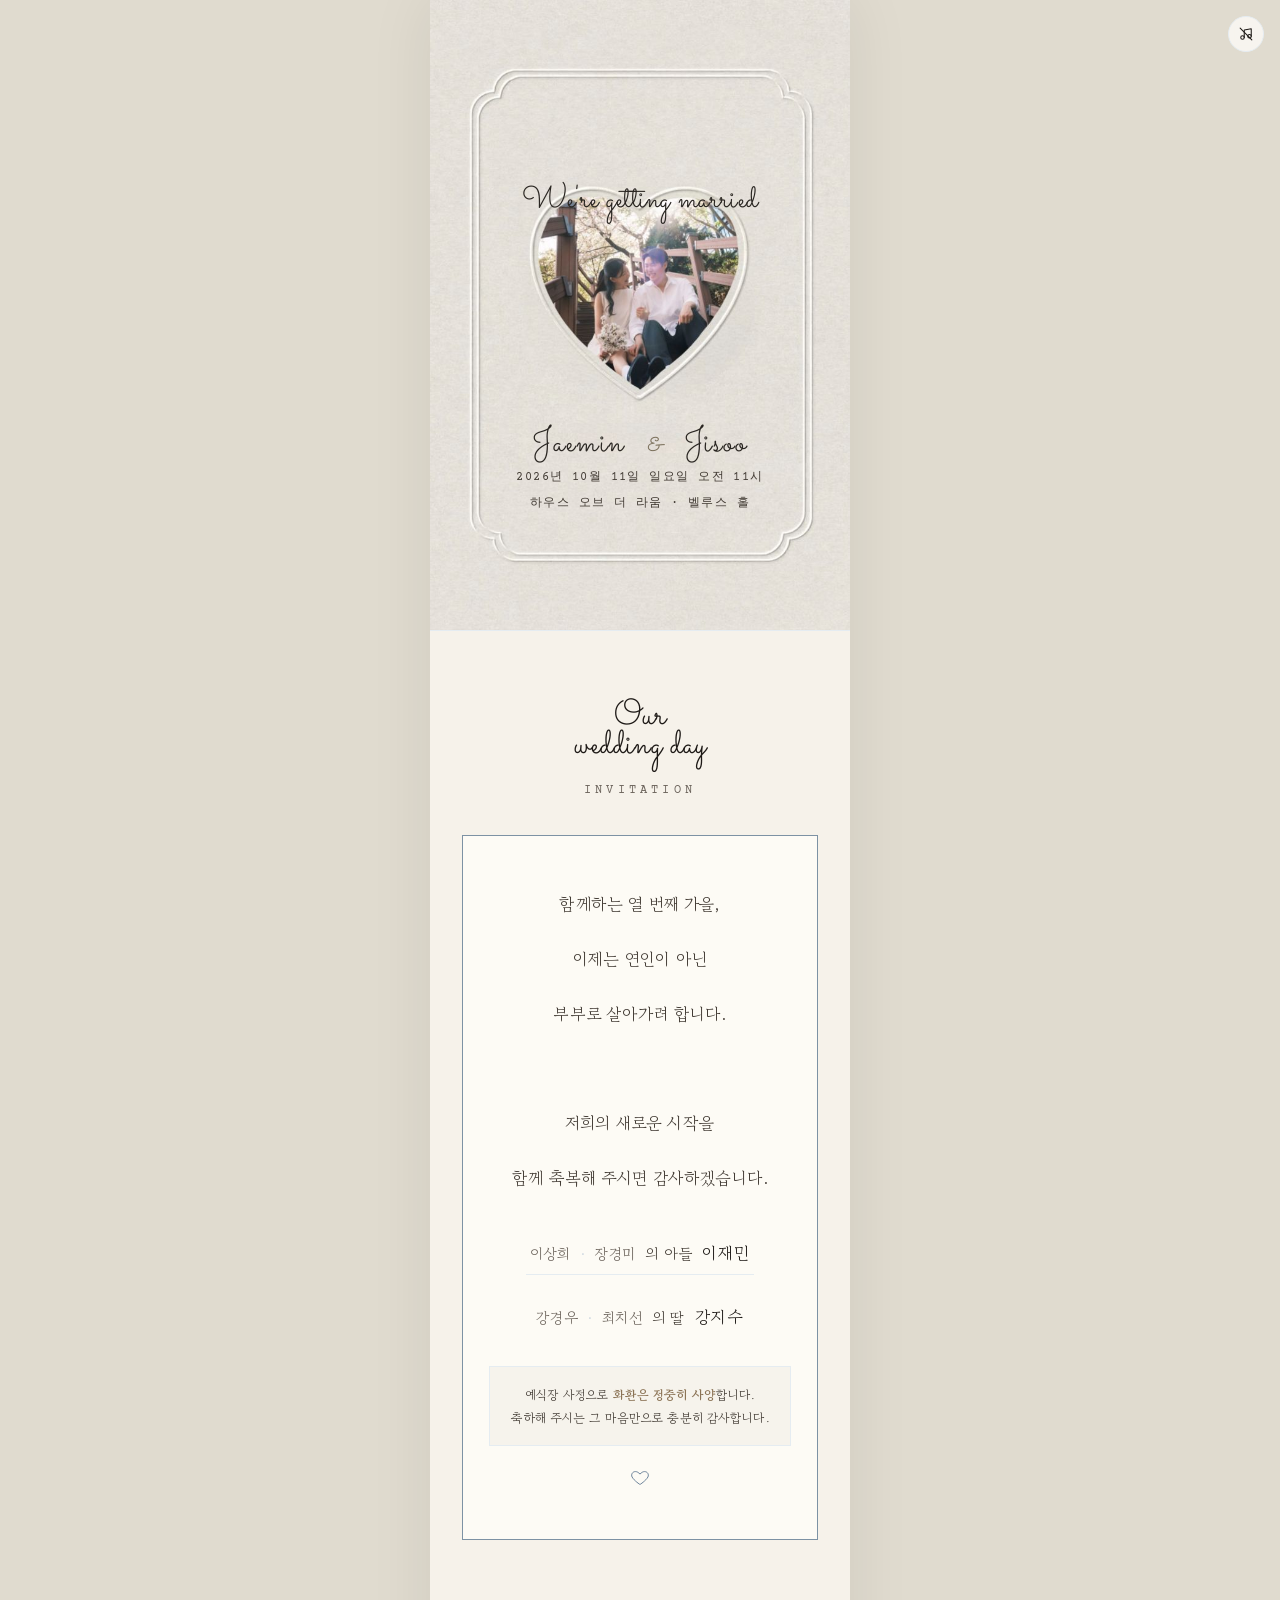
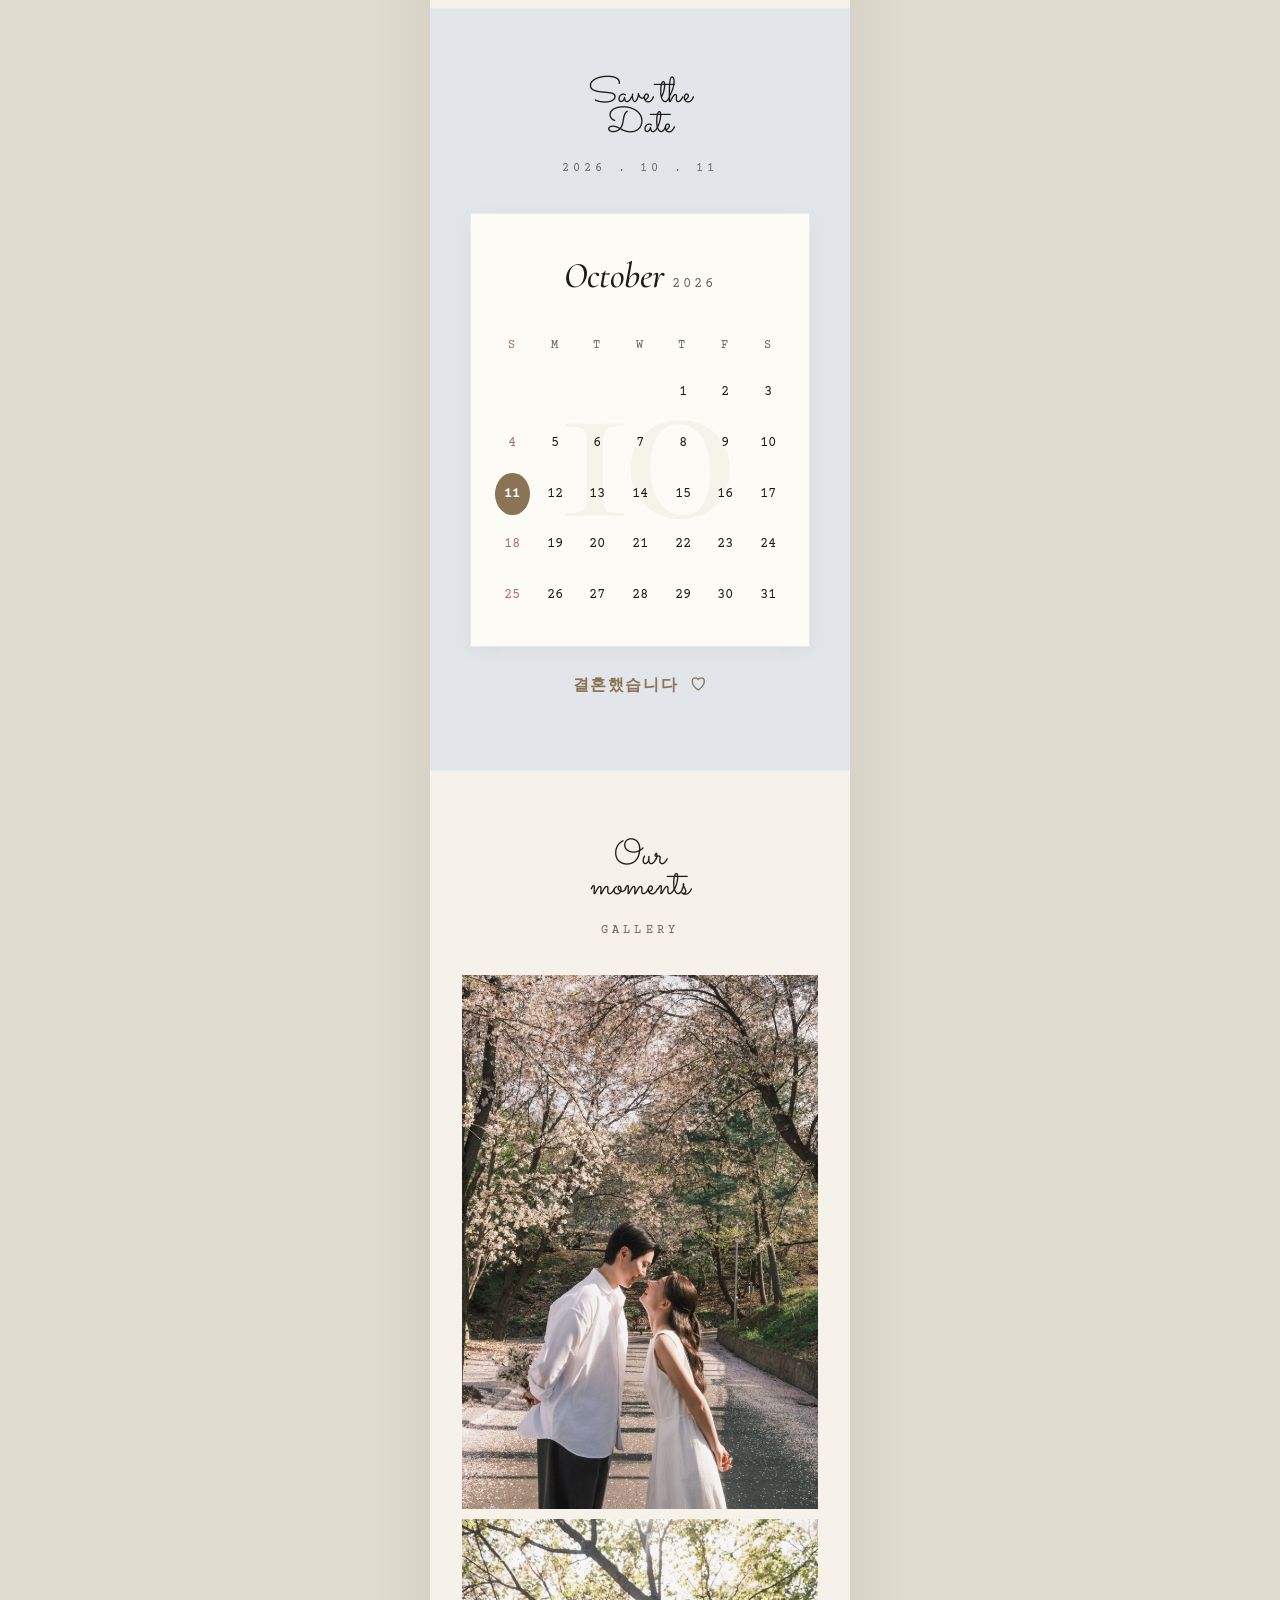
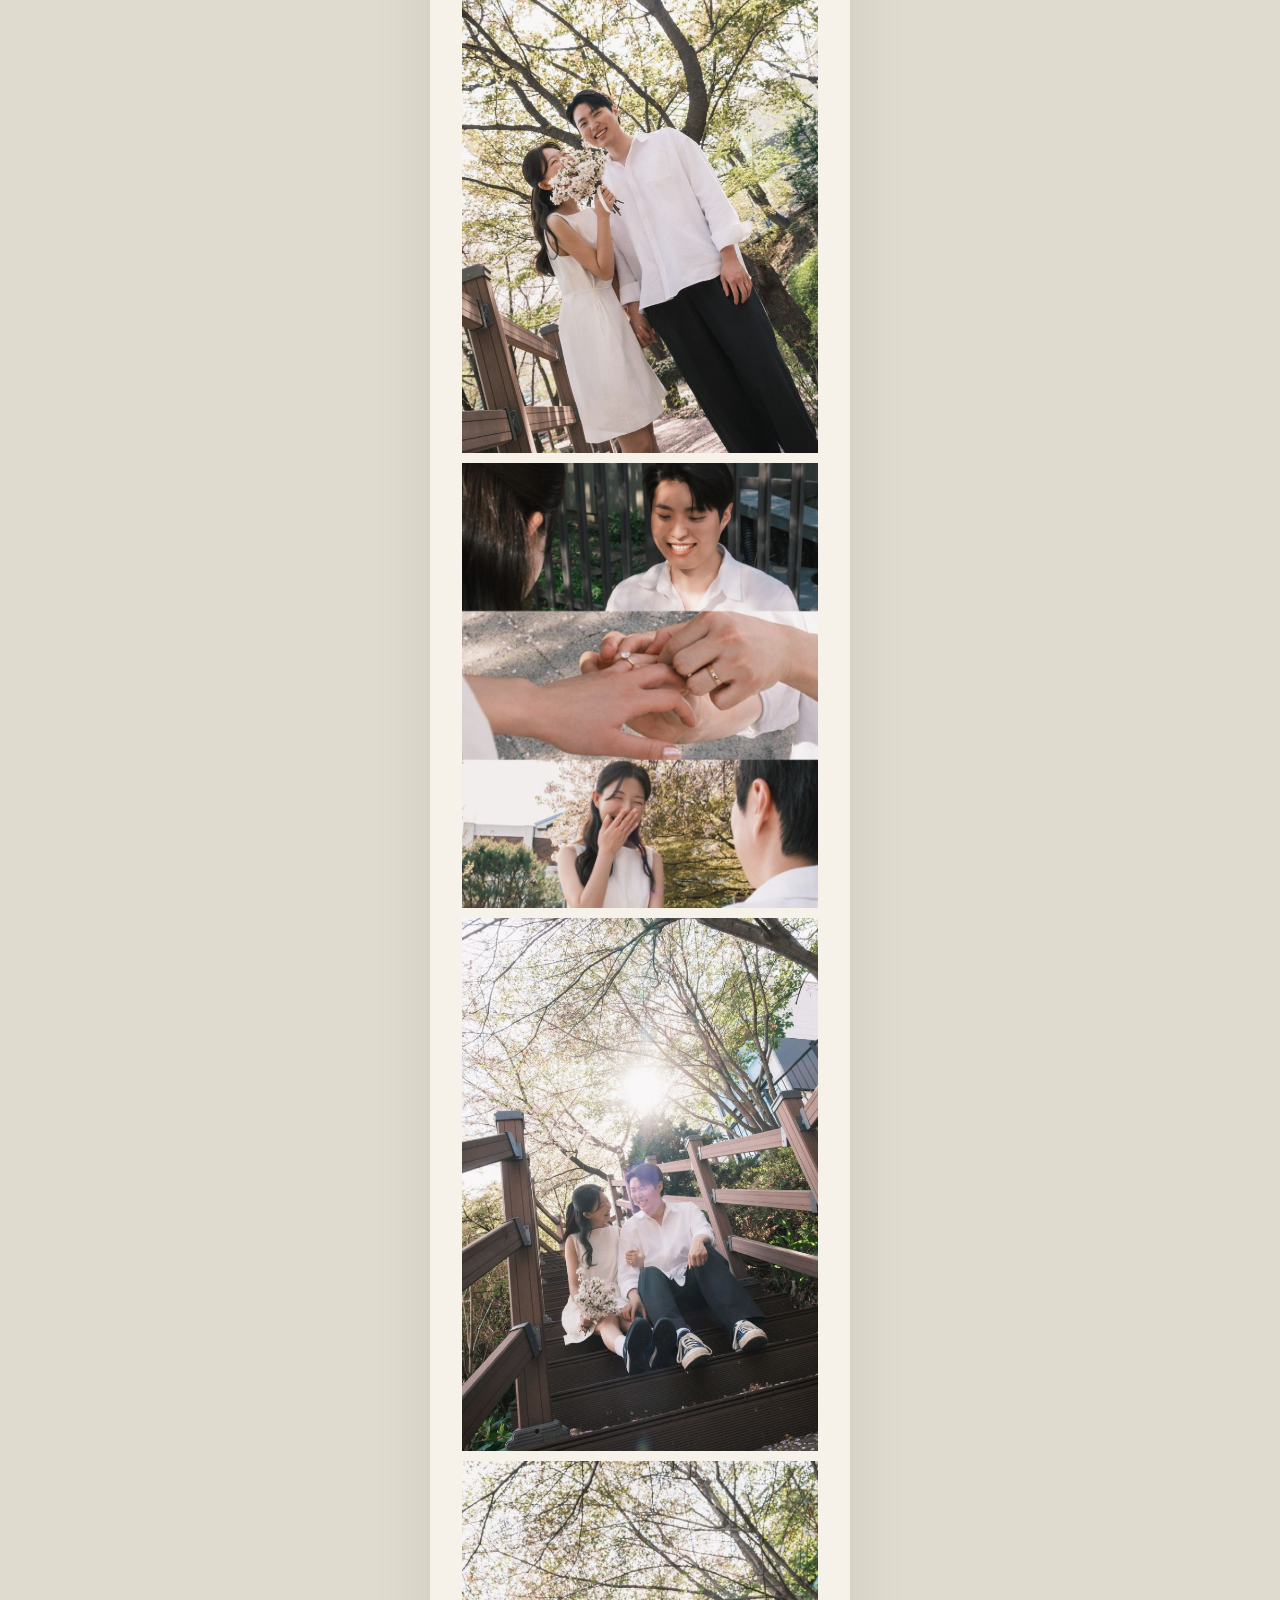
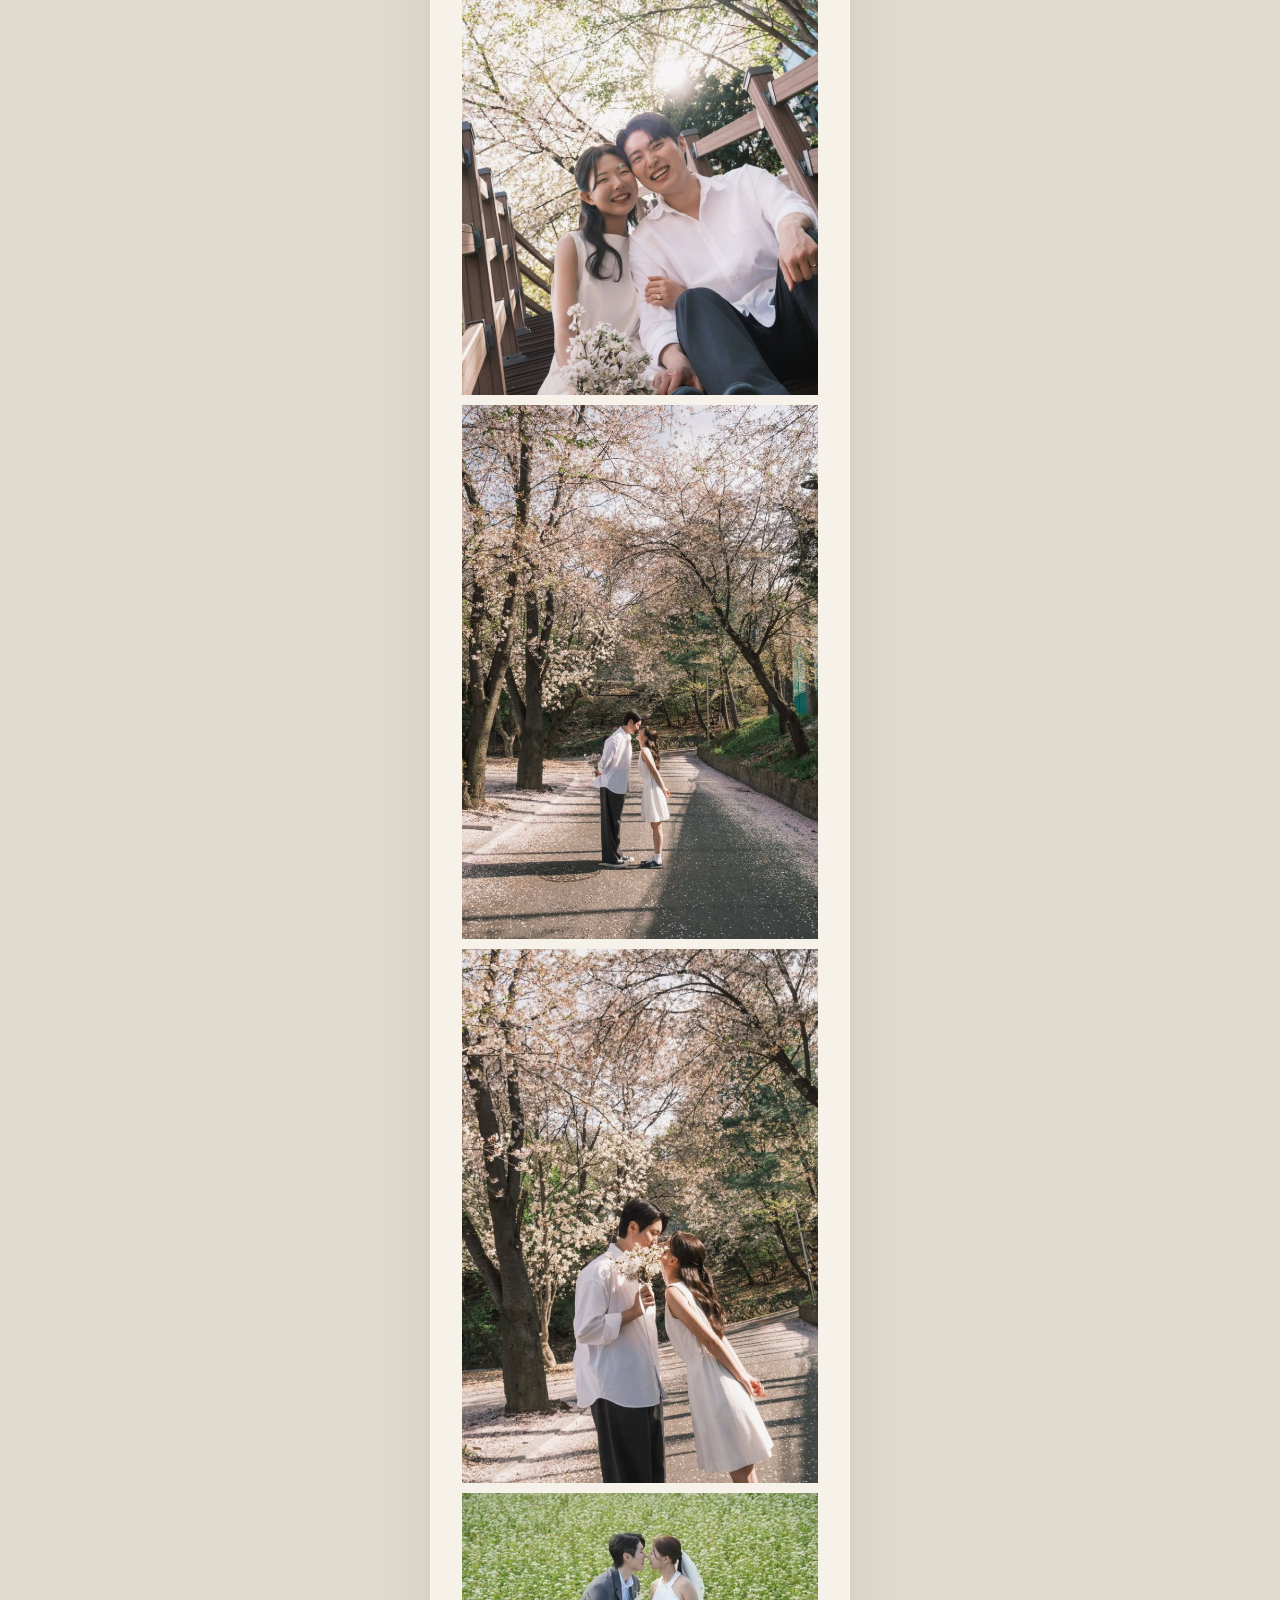
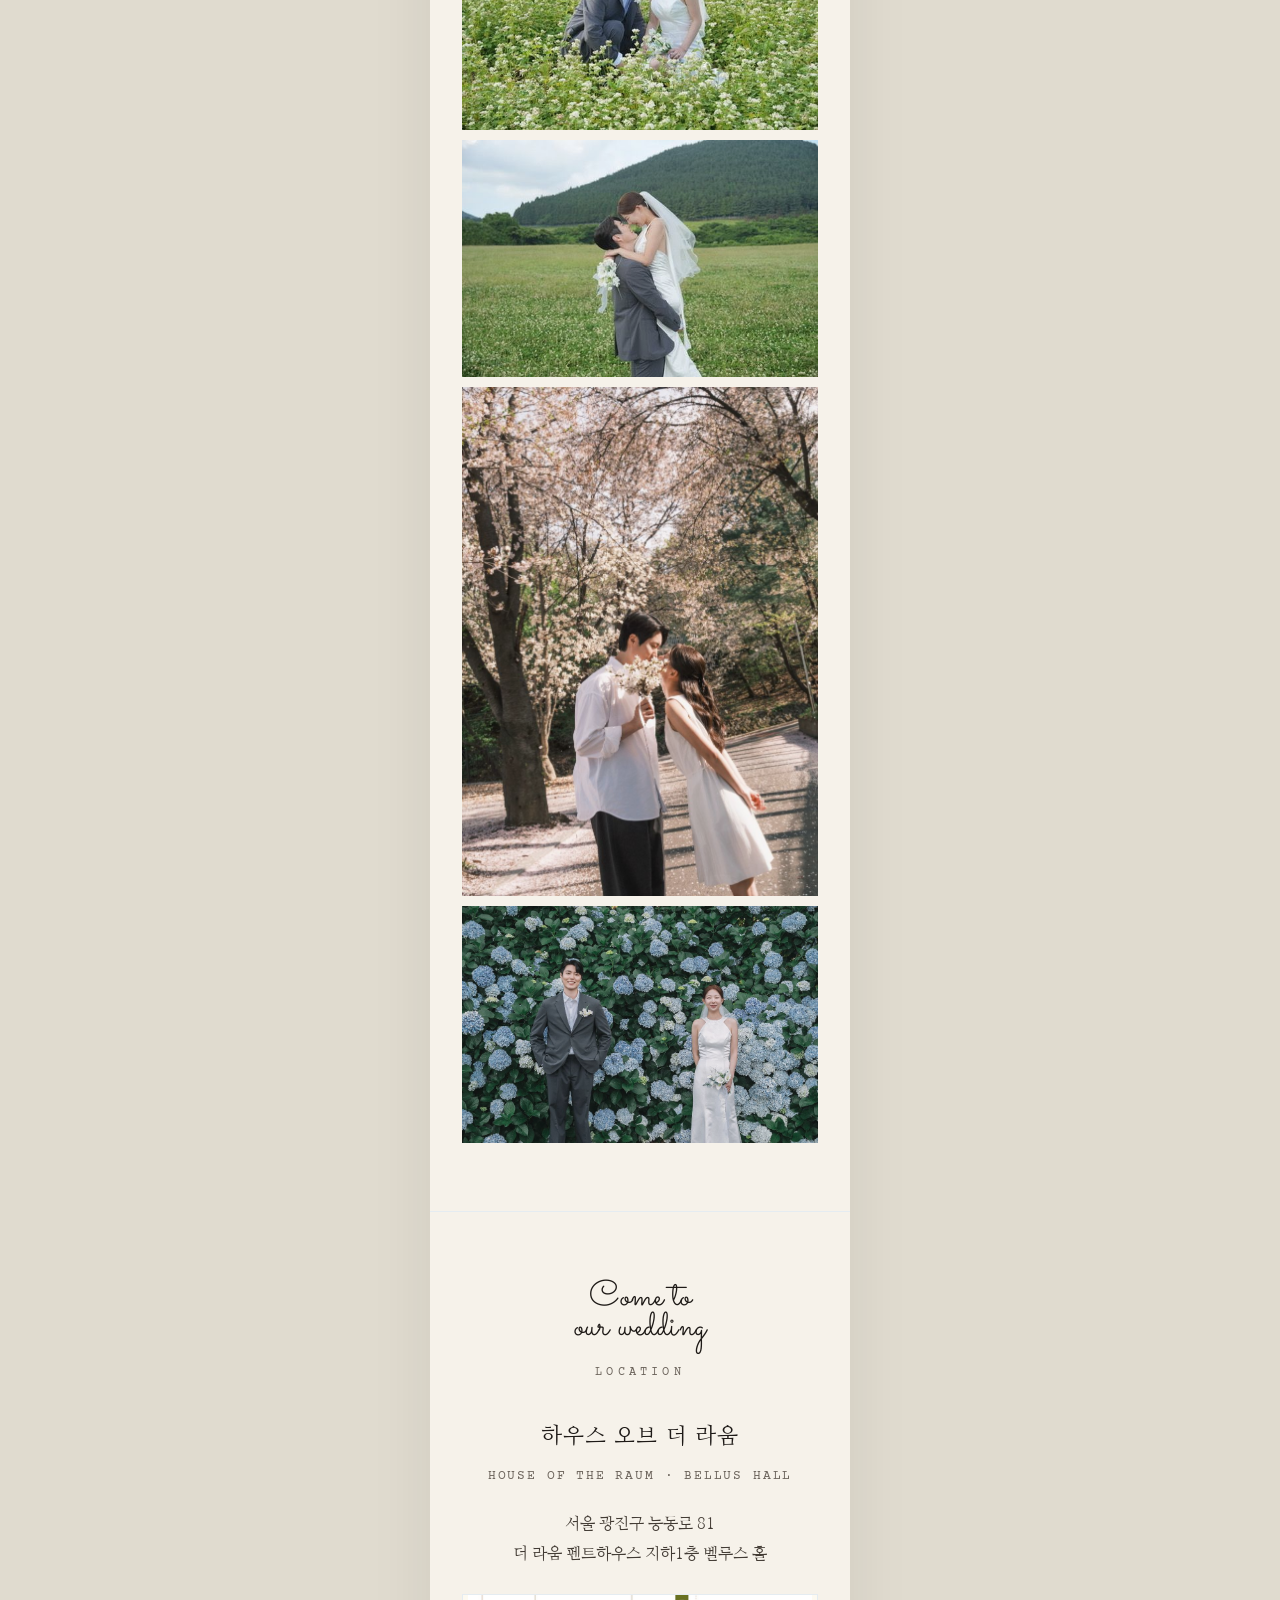
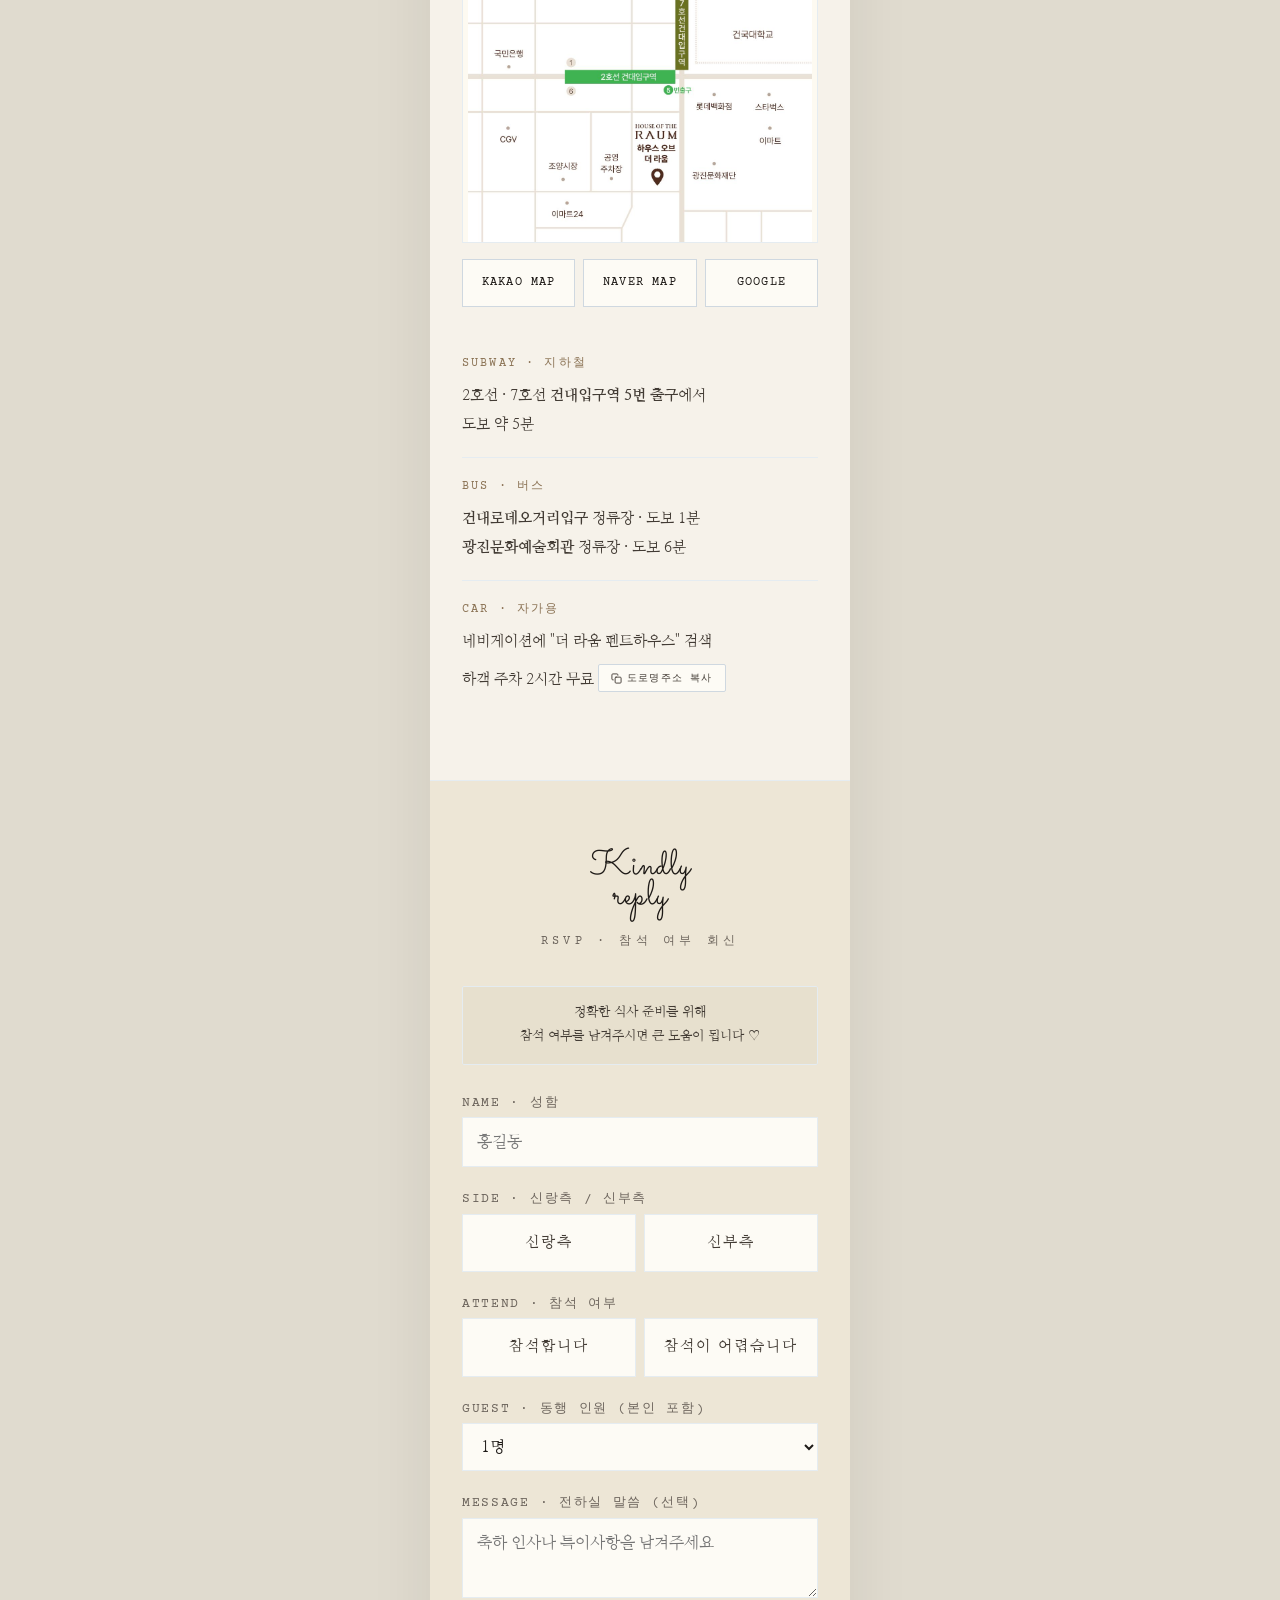
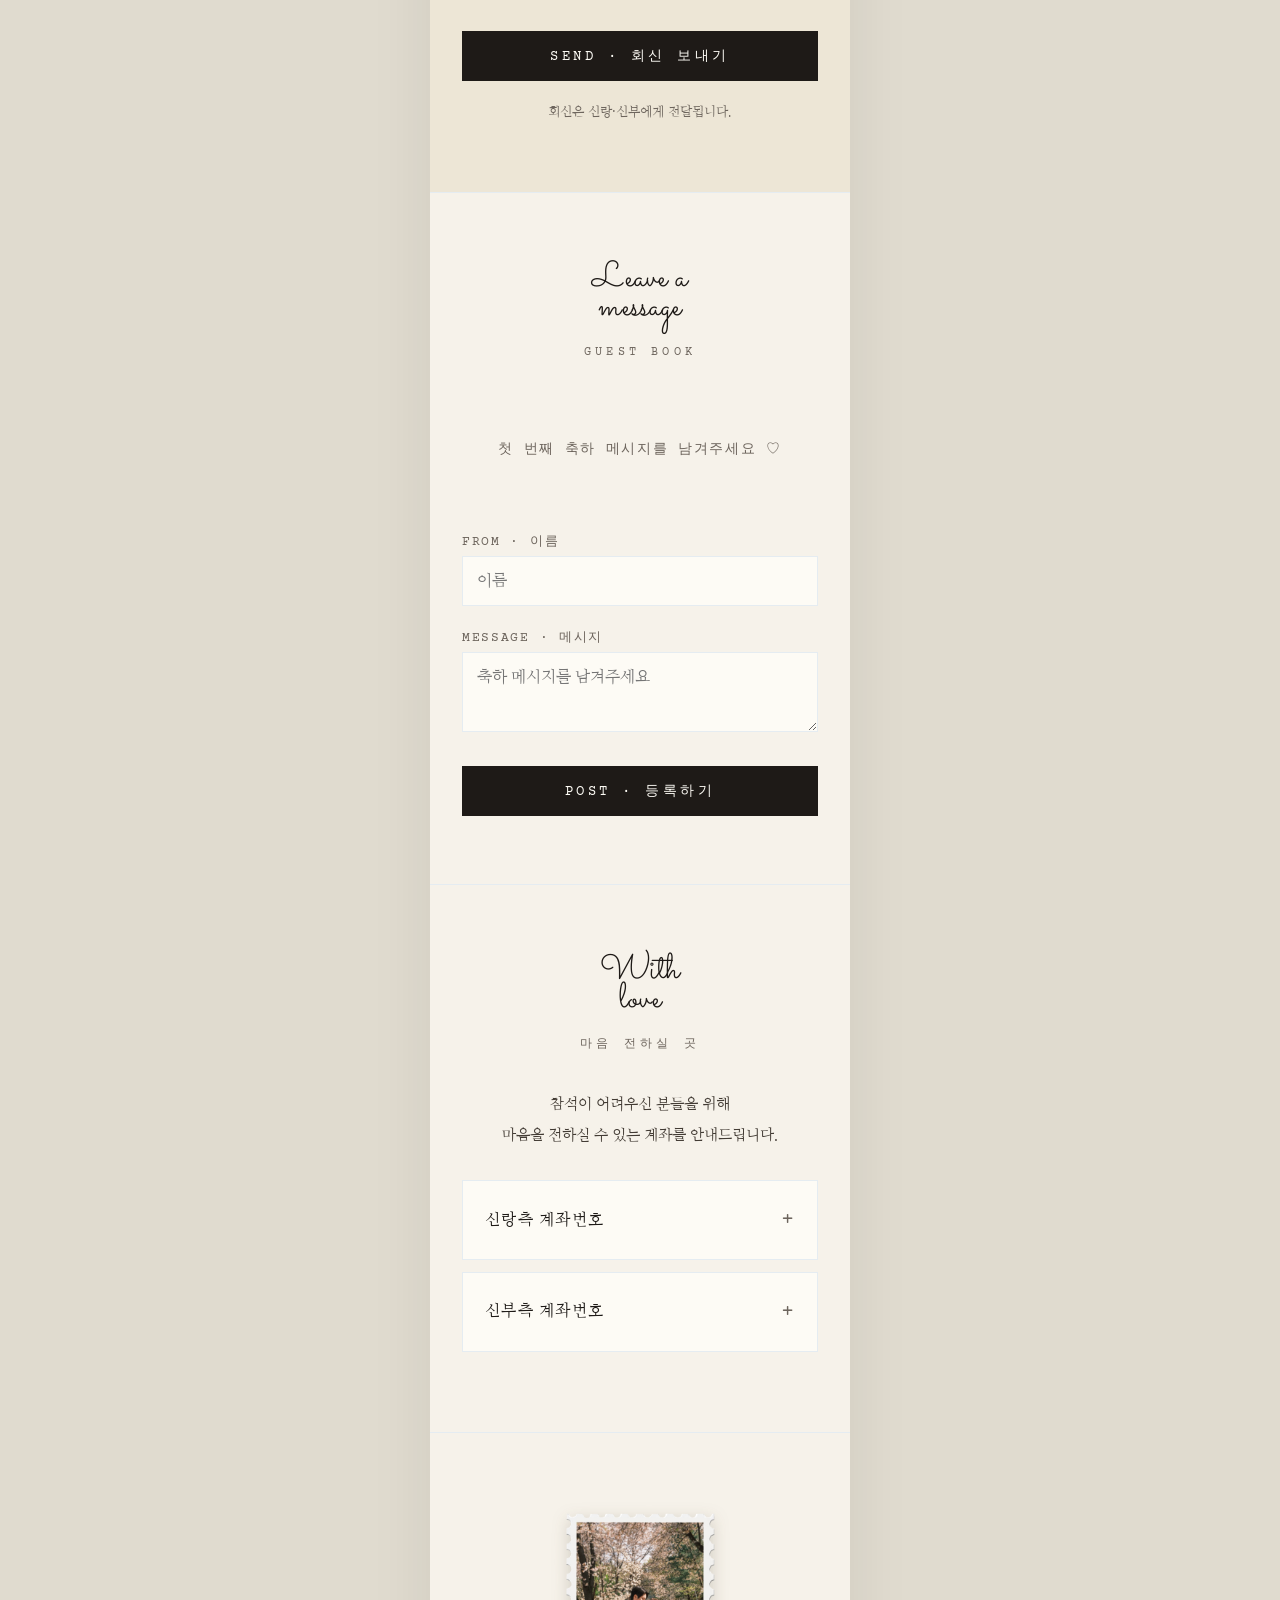
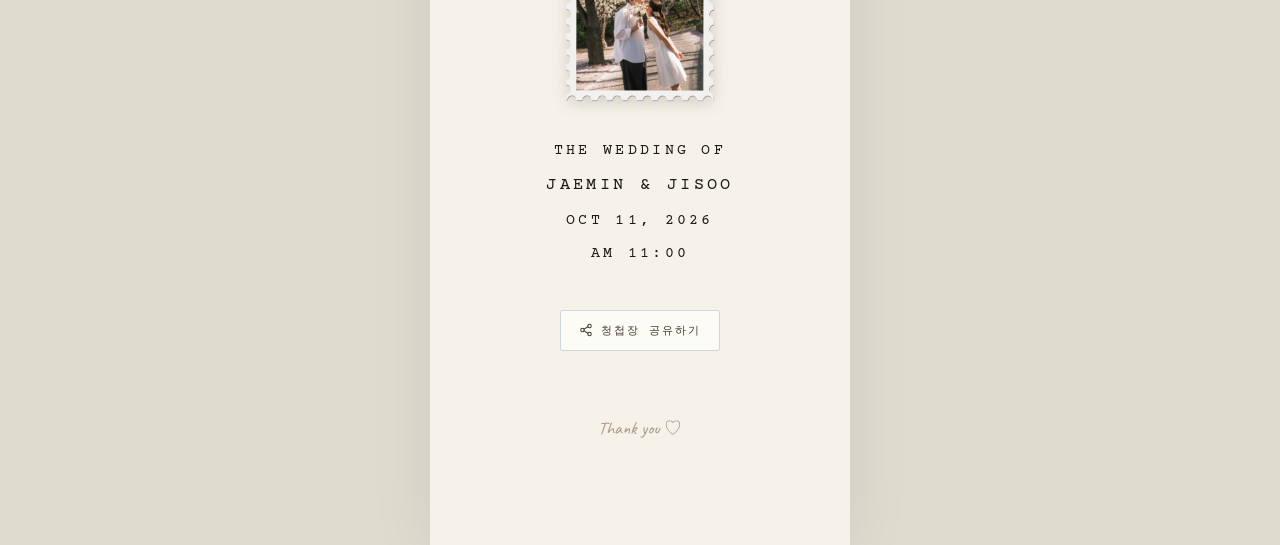
==== large.html @ 351c2f4f "Add files via upload" ====
<!DOCTYPE html>
<html lang="ko">
<head>
<meta charset="UTF-8">
<meta name="viewport" content="width=device-width, initial-scale=1.0, maximum-scale=1.0, user-scalable=no">
<title>이재민 ♥ 강지수 결혼합니다 (큰 글씨)</title>
<meta name="description" content="2026.10.11 SUN 11:00 AM · 하우스 오브 더 라움 · 이재민과 강지수의 결혼식에 초대합니다.">

<!-- 카카오톡·페이스북·트위터 공유 미리보기 -->
<meta property="og:title" content="이재민 ♥ 강지수 결혼합니다">
<meta property="og:description" content="2026.10.11 SUN 11:00 AM · 하우스 오브 더 라움">
<meta property="og:type" content="website">
<meta property="og:image" content="https://weddinginvitation-jisoo.netlify.app/assets/og-image.jpg">
<meta property="og:image:width" content="1200">
<meta property="og:image:height" content="630">
<meta property="og:url" content="https://weddinginvitation-jisoo.netlify.app/large.html">
<meta property="og:locale" content="ko_KR">
<meta property="og:site_name" content="Jaemin & Jisoo Wedding">
<meta name="twitter:card" content="summary_large_image">
<meta name="twitter:title" content="이재민 ♥ 강지수 결혼합니다">
<meta name="twitter:description" content="2026.10.11 SUN 11:00 AM · 하우스 오브 더 라움">
<meta name="twitter:image" content="https://weddinginvitation-jisoo.netlify.app/assets/og-image.jpg">

<link rel="preconnect" href="https://fonts.googleapis.com">
<link rel="preconnect" href="https://fonts.gstatic.com" crossorigin>
<link href="https://fonts.googleapis.com/css2?family=Allura&family=Caveat:wght@400;500;600&family=Cormorant+Garamond:ital,wght@0,400;0,500;0,600;1,400;1,500&family=Courier+Prime:wght@400;700&family=Gowun+Batang:wght@400;700&family=Great+Vibes&family=Nanum+Myeongjo:wght@400;700;800&family=Nanum+Pen+Script&family=Noto+Serif+KR:wght@400;500;700&family=Sacramento&display=swap" rel="stylesheet">
<link rel="stylesheet" href="styles.css">
<link rel="stylesheet" href="styles-large.css">
<script type="module" src="firebase-config.js"></script>

<template id="__bundler_thumbnail" data-bg-color="#faf7f2">
  <svg viewBox="0 0 1200 800" xmlns="http://www.w3.org/2000/svg">
    <rect width="1200" height="800" fill="#faf7f2"/>
    <text x="600" y="410" text-anchor="middle" font-family="serif" font-size="24" font-style="italic" fill="#c4a882" opacity="0.5">loading...</text>
  </svg>
</template>
</head>
<body>

<!-- 오프닝 인트로 제거됨 - 바로 메인 화면 -->

<!-- ==================== 청첩장 본문 ==================== -->
<div class="invite" id="invite">

  <!-- BGM 오디오 (assets/bgm.mp3 파일이 있으면 자동 재생) -->
  <audio id="bgmAudio" loop preload="none">
    <source src="assets/bgm.mp3" type="audio/mpeg">
  </audio>

  <!-- BGM 토글 -->
  <button class="bgm-toggle" id="bgmToggle" title="음악 재생/정지" aria-label="BGM 토글">
    <svg id="bgmIconOn" width="14" height="14" viewBox="0 0 24 24" fill="none" stroke="currentColor" stroke-width="1.8" stroke-linecap="round" stroke-linejoin="round" style="display:none">
      <path d="M9 18V5l12-2v13"></path>
      <circle cx="6" cy="18" r="3"></circle>
      <circle cx="18" cy="16" r="3"></circle>
    </svg>
    <svg id="bgmIconOff" width="14" height="14" viewBox="0 0 24 24" fill="none" stroke="currentColor" stroke-width="1.8" stroke-linecap="round" stroke-linejoin="round">
      <path d="M9 18V5l12-2v13"></path>
      <circle cx="6" cy="18" r="3"></circle>
      <circle cx="18" cy="16" r="3"></circle>
      <line x1="2" y1="2" x2="22" y2="22" stroke="currentColor" stroke-width="1.8"></line>
    </svg>
  </button>

  <!-- ==================== 커버 (참고 이미지 배경) ==================== -->
  <section class="cover cover-embossed" style="background-image: url('assets/frames/cover-frame-new.jpg');">
    <!-- 상단 손글씨 인사말 -->
    <div class="cover-hand-title reveal">We're getting married</div>

    <!-- 배경 이미지 하트 프레임 자리 (spacer) -->
    <div class="cover-heart-spacer"></div>

    <!-- 하트 아래 손글씨 이름 -->
    <div class="cover-hand-names reveal">
      Jaemin <span class="amp">&amp;</span> Jisoo
    </div>

    <!-- 이름 아래 날짜/장소 (하단 공유버튼과 동일한 typewriter 폰트) -->
    <div class="cover-hand-info reveal">
      <div>2026년 10월 11일 일요일 오전 11시</div>
      <div>하우스 오브 더 라움 · 벨루스 홀</div>
    </div>
  </section>

  <!-- ==================== 인비테이션 ==================== -->
  <section class="invitation">
    <div class="section-title">
      <span class="en">Our</span>
      <span class="en en-two-line">wedding day</span>
      <span class="kr">INVITATION</span>
    </div>

    <div class="invitation-frame reveal">
      <div class="invitation-poem">
        <p>함께하는 열 번째 가을,</p>
        <p>이제는 연인이 아닌</p>
        <p>부부로 살아가려 합니다.</p>
        <p>&nbsp;</p>
        <p>저희의 새로운 시작을</p>
        <p>함께 축복해 주시면 감사하겠습니다.</p>
      </div>

      <div class="parents-block parents-inline">
        <div class="parents-row">
          <span class="parents">이상희 <span class="dot">·</span> 장경미</span>
          <span class="of-relation">의 아들</span>
          <span class="child-name">이재민</span>
        </div>
        <div class="parents-row">
          <span class="parents">강경우 <span class="dot">·</span> 최치선</span>
          <span class="of-relation">의 딸</span>
          <span class="child-name">강지수</span>
        </div>
      </div>

      <div class="invitation-notice">
        예식장 사정으로 <strong>화환은 정중히 사양</strong>합니다.<br>
        축하해 주시는 그 마음만으로 충분히 감사합니다.
      </div>

      <div class="heart-icon-mini">
        <svg width="20" height="20" viewBox="0 0 24 24" fill="currentColor">
          <path d="M12 21s-7-4.5-9.5-9C1 9 3 5.5 6.5 5.5c2 0 3.5 1 5.5 3 2-2 3.5-3 5.5-3C21 5.5 23 9 21.5 12 19 16.5 12 21 12 21z" fill="none" stroke="currentColor" stroke-width="1.2"/>
        </svg>
      </div>
    </div>
  </section>

  <!-- ==================== Save the Date (달력) ==================== -->
  <section class="savedate">
    <div class="section-title">
      <span class="en">Save the</span>
      <span class="en en-two-line">Date</span>
      <span class="kr">2026 . 10 . 11</span>
    </div>

    <div class="calendar reveal">
      <div class="cal-header">
        <span class="month">October</span>
        <span class="year">2026</span>
      </div>
      <div class="cal-grid" id="calGrid">
        <div class="dow sun">S</div>
        <div class="dow">M</div>
        <div class="dow">T</div>
        <div class="dow">W</div>
        <div class="dow">T</div>
        <div class="dow">F</div>
        <div class="dow">S</div>
        <!-- 채워짐: JS -->
      </div>
    </div>

    <div class="dday reveal" id="dday">D-DAY <strong>계산중...</strong></div>
  </section>

  <!-- ==================== 갤러리 ==================== -->
  <section class="gallery">
    <div class="section-title">
      <span class="en">Our</span>
      <span class="en en-two-line">moments</span>
      <span class="kr">GALLERY</span>
    </div>

    <!-- 갤러리 컨테이너: JS가 assets/gallery/ 폴더 사진을 abc 순으로 자동 로드 -->
    <div class="gallery-auto reveal" id="galleryAuto"></div>

  </section>

  <!-- ==================== 오시는 길 ==================== -->
  <section class="location">
    <div class="section-title">
      <span class="en">Come to</span>
      <span class="en en-two-line">our wedding</span>
      <span class="kr">LOCATION</span>
    </div>

    <div class="reveal">
      <div class="venue-name">하우스 오브 더 라움</div>
      <div class="venue-hall">HOUSE OF THE RAUM · BELLUS HALL</div>
      <div class="venue-address">
        서울 광진구 능동로 81<br>
        더 라움 펜트하우스 지하1층 벨루스 홀
      </div>

      <div class="map-placeholder">
        <img src="assets/photos/map-illustration.jpg" alt="하우스 오브 더 라움 지도" style="width:100%; height:100%; object-fit:contain; background:#fdfaf1;">
      </div>

      <div class="map-buttons">
        <a class="map-btn" href="https://map.kakao.com/link/search/더라움 펜트하우스" target="_blank" rel="noopener">KAKAO MAP</a>
        <a class="map-btn" href="https://map.naver.com/v5/search/하우스오브더라움" target="_blank" rel="noopener">NAVER MAP</a>
        <a class="map-btn" href="https://map.google.com/?q=서울 광진구 능동로 81" target="_blank" rel="noopener">GOOGLE</a>
      </div>

      <ul class="transit-list">
        <li>
          <span class="label">SUBWAY · 지하철</span>
          2호선 · 7호선 <strong>건대입구역 5번 출구</strong>에서<br>
          도보 약 5분
        </li>
        <li>
          <span class="label">BUS · 버스</span>
          <strong>건대로데오거리입구</strong> 정류장 · 도보 1분<br>
          <strong>광진문화예술회관</strong> 정류장 · 도보 6분
        </li>
        <li>
          <span class="label">CAR · 자가용</span>
          네비게이션에 "더 라움 펜트하우스" 검색<br>
          하객 주차 2시간 무료
          <button class="addr-copy-btn" data-address="서울 광진구 능동로 81">
            <svg width="11" height="11" viewBox="0 0 24 24" fill="none" stroke="currentColor" stroke-width="2" stroke-linecap="round" stroke-linejoin="round" style="vertical-align:middle; margin-right:5px;">
              <rect x="9" y="9" width="13" height="13" rx="2" ry="2"></rect>
              <path d="M5 15H4a2 2 0 0 1-2-2V4a2 2 0 0 1 2-2h9a2 2 0 0 1 2 2v1"></path>
            </svg>
            도로명주소 복사
          </button>
        </li>
      </ul>
    </div>
  </section>

  <!-- ==================== RSVP ==================== -->
  <section class="rsvp">
    <div class="section-title">
      <span class="en">Kindly</span>
      <span class="en en-two-line">reply</span>
      <span class="kr">RSVP · 참석 여부 회신</span>
    </div>

    <div class="rsvp-guide reveal">
      정확한 식사 준비를 위해<br>
      참석 여부를 남겨주시면 큰 도움이 됩니다 ♡
    </div>

    <form class="rsvp-form reveal" id="rsvpForm">
      <div>
        <label>NAME · 성함</label>
        <input type="text" name="name" placeholder="홍길동" required>
      </div>

      <div>
        <label>SIDE · 신랑측 / 신부측</label>
        <div class="rsvp-radio" data-radio="side">
          <label data-value="groom">신랑측</label>
          <label data-value="bride">신부측</label>
        </div>
      </div>

      <div>
        <label>ATTEND · 참석 여부</label>
        <div class="rsvp-radio" data-radio="attend">
          <label data-value="yes">참석합니다</label>
          <label data-value="no">참석이 어렵습니다</label>
        </div>
      </div>

      <div>
        <label>GUEST · 동행 인원 (본인 포함)</label>
        <select name="count">
          <option value="1">1명</option>
          <option value="2">2명</option>
          <option value="3">3명</option>
          <option value="4">4명 이상</option>
        </select>
      </div>

      <div>
        <label>MESSAGE · 전하실 말씀 (선택)</label>
        <textarea name="message" placeholder="축하 인사나 특이사항을 남겨주세요"></textarea>
      </div>

      <button class="rsvp-submit" type="submit">SEND · 회신 보내기</button>
      <div class="rsvp-note">회신은 신랑·신부에게 전달됩니다.</div>
    </form>
  </section>

  <!-- ==================== 방명록 ==================== -->
  <section class="guestbook">
    <div class="section-title">
      <span class="en">Leave a</span>
      <span class="en en-two-line">message</span>
      <span class="kr">GUEST BOOK</span>
    </div>

    <div class="guestbook-list" id="gbList">
      <div class="gb-empty">첫 번째 축하 메시지를 남겨주세요 ♡</div>
    </div>

    <form class="rsvp-form reveal" id="gbForm">
      <div>
        <label>FROM · 이름</label>
        <input type="text" name="gbname" placeholder="이름" required>
      </div>
      <div>
        <label>MESSAGE · 메시지</label>
        <textarea name="gbmsg" placeholder="축하 메시지를 남겨주세요" required></textarea>
      </div>
      <button class="rsvp-submit" type="submit">POST · 등록하기</button>
    </form>
  </section>

  <!-- ==================== 계좌번호 ==================== -->
  <section class="accounts">
    <div class="section-title">
      <span class="en">With</span>
      <span class="en en-two-line">love</span>
      <span class="kr">마음 전하실 곳</span>
    </div>

    <div class="acc-message reveal">
      참석이 어려우신 분들을 위해<br>
      마음을 전하실 수 있는 계좌를 안내드립니다.
    </div>

    <details class="acc-toggle reveal">
      <summary>신랑측 계좌번호</summary>
      <div class="body">
        <div class="acc-row">
          <div class="info">
            <strong>이재민 · 신랑</strong>
            <div class="number">카카오뱅크 3333-19-3030547</div>
          </div>
          <button class="copy" data-copy="3333193030547">COPY</button>
        </div>
        <div class="acc-row">
          <div class="info">
            <strong>이상희 · 아버지</strong>
            <div class="number">하나은행 756-910439-18407</div>
          </div>
          <button class="copy" data-copy="75691043918407">COPY</button>
        </div>
        <div class="acc-row">
          <div class="info">
            <strong>장경미 · 어머니</strong>
            <div class="number">농협은행 077-12-284130</div>
          </div>
          <button class="copy" data-copy="07712284130">COPY</button>
        </div>
      </div>
    </details>

    <details class="acc-toggle reveal">
      <summary>신부측 계좌번호</summary>
      <div class="body">
        <div class="acc-row">
          <div class="info">
            <strong>강지수 · 신부</strong>
            <div class="number">우리은행 1002-733-608848</div>
          </div>
          <button class="copy" data-copy="1002733608848">COPY</button>
        </div>
        <div class="acc-row">
          <div class="info">
            <strong>강경우 · 아버지</strong>
            <div class="number">농협 170273-56-034780</div>
          </div>
          <button class="copy" data-copy="17027356034780">COPY</button>
        </div>
        <div class="acc-row">
          <div class="info">
            <strong>최치선 · 어머니</strong>
            <div class="number">우리은행 1002-962-824576</div>
          </div>
          <button class="copy" data-copy="1002962824576">COPY</button>
        </div>
      </div>
    </details>
  </section>

  <!-- ==================== 엔딩 ==================== -->
  <section class="ending">
    <div class="ending-stamp-photo">
      <img src="assets/frames/stamp-final-cropped.png" alt="wedding stamp">
    </div>
    <div class="ending-title">
      THE WEDDING OF<br>
      <span class="names">JAEMIN &amp; JISOO</span><br>
      OCT 11, 2026<br>
      AM 11:00
    </div>

    <div class="ending-share">
      <button class="share-btn" id="shareLink">
        <svg width="14" height="14" viewBox="0 0 24 24" fill="none" stroke="currentColor" stroke-width="1.8" stroke-linecap="round" stroke-linejoin="round" style="vertical-align:middle; margin-right:8px;">
          <circle cx="18" cy="5" r="3"></circle>
          <circle cx="6" cy="12" r="3"></circle>
          <circle cx="18" cy="19" r="3"></circle>
          <line x1="8.59" y1="13.51" x2="15.42" y2="17.49"></line>
          <line x1="15.41" y1="6.51" x2="8.59" y2="10.49"></line>
        </svg>
        청첩장 공유하기
      </button>
    </div>

    <div class="footer-mark">Thank you ♡</div>
  </section>
</div>

<!-- 라이트박스 -->
<div class="lightbox" id="lightbox">
  <button class="lightbox-close" id="lbClose">×</button>
  <img src="" alt="" id="lbImg">
</div>

<!-- 토스트 -->
<div class="toast" id="toast">복사되었습니다</div>

<script>
// ==================== 봉투 오프닝 ====================
// 오프닝 인트로 제거 - 바로 메인 화면 표시
document.body.style.overflow = 'auto';
// initReveals()는 revealObserver 정의 후 아래에서 호출

// ==================== D-DAY ====================
function computeDday() {
  const wedding = new Date('2026-10-11T11:00:00+09:00');
  const now = new Date();
  const diff = Math.ceil((wedding - now) / (1000 * 60 * 60 * 24));
  const el = document.getElementById('dday');
  if (diff > 0) el.innerHTML = `우리의 결혼식까지 <strong>D-${diff}</strong>`;
  else if (diff === 0) el.innerHTML = `오늘 <strong>결혼합니다 ♡</strong>`;
  else el.innerHTML = `<strong>결혼했습니다 ♡</strong>`;
}
computeDday();

// ==================== 달력 렌더 (2026년 10월) ====================
function renderCalendar() {
  const grid = document.getElementById('calGrid');
  // 2026-10-01은 목요일 (getDay() 반환 4)
  const firstDay = new Date(2026, 9, 1).getDay(); // 0=일
  const daysInMonth = 31;
  const targetDate = 11;
  const targetDow = new Date(2026, 9, targetDate).getDay(); // 일요일 = 0

  // 앞 빈칸
  for (let i = 0; i < firstDay; i++) {
    const el = document.createElement('div');
    el.className = 'day empty';
    el.textContent = '.';
    grid.appendChild(el);
  }
  for (let d = 1; d <= daysInMonth; d++) {
    const el = document.createElement('div');
    const dow = new Date(2026, 9, d).getDay();
    el.className = 'day' + (dow === 0 ? ' sun' : '') + (d === targetDate ? ' highlight' : '');
    el.textContent = d;
    grid.appendChild(el);
  }
}
renderCalendar();

// ==================== Reveal 애니메이션 ====================
const revealObserver = new IntersectionObserver((entries) => {
  entries.forEach(e => {
    if (e.isIntersecting) {
      e.target.classList.add('in');
      revealObserver.unobserve(e.target);
    }
  });
}, { threshold: 0.15, rootMargin: '0px 0px -50px 0px' });

function initReveals() {
  document.querySelectorAll('.reveal').forEach(el => revealObserver.observe(el));
}
// 오프닝 제거되었으니 즉시 reveal 시작
initReveals();

// ==================== 자동 갤러리 (assets/gallery/ 폴더 스캔) ====================
(async function loadGallery() {
  const container = document.getElementById('galleryAuto');
  if (!container) return;

  let files = [];

  try {
    const res = await fetch('assets/gallery/manifest.txt', { cache: 'no-cache' });
    if (res.ok) {
      const text = await res.text();
      files = text.split(/\r?\n/).map(s => s.trim()).filter(s => s && !s.startsWith('#'));
    }
  } catch (e) {}

  if (files.length === 0) {
    const candidates = [];
    for (let i = 0; i < 26; i++) candidates.push(String.fromCharCode(97 + i) + '.jpg');
    for (let i = 0; i < 2; i++) {
      for (let j = 0; j < 26; j++) {
        candidates.push(String.fromCharCode(97 + i) + String.fromCharCode(97 + j) + '.jpg');
      }
    }
    const exts = ['jpg', 'jpeg', 'png', 'webp'];
    const checks = candidates.flatMap(name => {
      const base = name.replace('.jpg', '');
      return exts.map(ext => `${base}.${ext}`);
    });
    const results = await Promise.all(
      checks.map(name =>
        fetch('assets/gallery/' + name, { method: 'HEAD' })
          .then(r => r.ok ? name : null)
          .catch(() => null)
      )
    );
    const seen = new Set();
    for (const name of results) {
      if (!name) continue;
      const base = name.split('.')[0];
      if (!seen.has(base)) { seen.add(base); files.push(name); }
    }
  }

  if (files.length === 0) {
    container.innerHTML = '<div style="text-align:center; padding:40px 20px; color:var(--ink-muted); font-family:var(--typewriter); font-size:11px; letter-spacing:0.2em;">assets/gallery/ 폴더에 사진을<br>a.jpg, b.jpg ... 순서로 넣어주세요</div>';
    return;
  }

  container.innerHTML = files.map((name, idx) => {
    const src = 'assets/gallery/' + name;
    return `<img class="gallery-auto-img" src="${src}" alt="갤러리 사진 ${idx+1}" data-lb loading="lazy">`;
  }).join('');

  if (typeof attachLightbox === 'function') attachLightbox();
})();

// ==================== 라이트박스 ====================
const lb = document.getElementById('lightbox');
const lbImg = document.getElementById('lbImg');
document.addEventListener('click', (e) => {
  const img = e.target.closest('[data-lb]');
  if (!img) return;
  lbImg.src = img.src;
  lb.classList.add('active');
});
function attachLightbox() {}
document.getElementById('lbClose').addEventListener('click', () => lb.classList.remove('active'));
lb.addEventListener('click', (e) => {
  if (e.target === lb) lb.classList.remove('active');
});

// ==================== 라디오 그룹 (참석 여부) ====================
document.querySelectorAll('[data-radio]').forEach(group => {
  const labels = group.querySelectorAll('label');
  labels.forEach(l => {
    l.addEventListener('click', () => {
      labels.forEach(x => x.classList.remove('selected'));
      l.classList.add('selected');
      group.dataset.value = l.dataset.value;
    });
  });
});

// ==================== 토스트 ====================
const toast = document.getElementById('toast');
function showToast(msg) {
  toast.textContent = msg;
  toast.classList.add('show');
  setTimeout(() => toast.classList.remove('show'), 1800);
}

// ==================== RSVP 제출 (Firebase) ====================
document.getElementById('rsvpForm').addEventListener('submit', async (e) => {
  e.preventDefault();
  if (!window.WeddingDB) {
    showToast('네트워크 연결 확인 후 다시 시도해주세요');
    return;
  }
  const fd = new FormData(e.target);
  const name = (fd.get('name') || '').trim();
  const side = document.querySelector('[data-radio="side"]').dataset.value || '';
  const attend = document.querySelector('[data-radio="attend"]').dataset.value || '';

  if (!name) { showToast('성함을 입력해주세요'); return; }
  if (!side)  { showToast('신랑측/신부측을 선택해주세요'); return; }
  if (!attend){ showToast('참석 여부를 선택해주세요'); return; }

  const submitBtn = e.target.querySelector('.rsvp-submit');
  submitBtn.disabled = true;
  const oldTxt = submitBtn.textContent;
  submitBtn.textContent = '보내는 중...';

  try {
    await window.WeddingDB.submitRsvp({
      name,
      side,
      attend,
      count: fd.get('count') || '1',
      message: (fd.get('message') || '').trim()
    });
    e.target.reset();
    document.querySelectorAll('.rsvp-radio label').forEach(l => l.classList.remove('selected'));
    delete document.querySelector('[data-radio="side"]').dataset.value;
    delete document.querySelector('[data-radio="attend"]').dataset.value;
    showToast('회신이 전달되었습니다 ♡');
  } catch (err) {
    console.error(err);
    showToast('전송 실패. 잠시 후 다시 시도해주세요');
  } finally {
    submitBtn.disabled = false;
    submitBtn.textContent = oldTxt;
  }
});

// ==================== 방명록 (Firebase 실시간) ====================
function escapeHtml(s) {
  return (s || '').replace(/[&<>"']/g, c => ({'&':'&amp;','<':'&lt;','>':'&gt;','"':'&quot;',"'":'&#39;'}[c]));
}
function formatDate(d) {
  if (!d) return '';
  return `${String(d.getMonth()+1).padStart(2,'0')}.${String(d.getDate()).padStart(2,'0')}`;
}
function renderGuestbookItems(items) {
  const el = document.getElementById('gbList');
  if (items.length === 0) {
    el.innerHTML = '<div class="gb-empty">첫 번째 축하 메시지를 남겨주세요 ♡</div>';
    return;
  }
  el.innerHTML = items.map(item => `
    <div class="guestbook-item">
      <div class="date">${formatDate(item.createdAt)}</div>
      <div class="name">FROM. ${escapeHtml(item.name)}</div>
      <div class="msg">${escapeHtml(item.msg)}</div>
    </div>
  `).join('');
}
function initGuestbook() {
  if (!window.WeddingDB) {
    document.getElementById('gbList').innerHTML =
      '<div class="gb-empty">네트워크 연결 대기 중...</div>';
    return;
  }
  window.WeddingDB.subscribeGuestbook(renderGuestbookItems);
}
if (window.WeddingDB) initGuestbook();
else window.addEventListener('weddingdb-ready', initGuestbook);

document.getElementById('gbForm').addEventListener('submit', async (e) => {
  e.preventDefault();
  if (!window.WeddingDB) { showToast('네트워크 연결 확인'); return; }
  const fd = new FormData(e.target);
  const name = (fd.get('gbname') || '').trim();
  const msg = (fd.get('gbmsg') || '').trim();
  if (!name || !msg) return;

  const submitBtn = e.target.querySelector('.rsvp-submit');
  submitBtn.disabled = true;
  const oldTxt = submitBtn.textContent;
  submitBtn.textContent = '등록 중...';

  try {
    await window.WeddingDB.submitGuestbook({ name, msg });
    e.target.reset();
    showToast('메시지가 등록되었습니다 ♡');
  } catch (err) {
    console.error(err);
    showToast('등록 실패. 잠시 후 다시 시도해주세요');
  } finally {
    submitBtn.disabled = false;
    submitBtn.textContent = oldTxt;
  }
});

// ==================== 계좌 복사 (계좌 등록되면 활성화) ====================
document.querySelectorAll('.copy').forEach(btn => {
  btn.addEventListener('click', () => {
    const val = btn.dataset.copy;
    if (!val) { showToast('추후 안내 예정입니다'); return; }
    navigator.clipboard.writeText(val).then(() => showToast('계좌번호가 복사되었습니다'));
  });
});

// ==================== 도로명주소 복사 ====================
document.querySelectorAll('.addr-copy-btn').forEach(btn => {
  btn.addEventListener('click', () => {
    const addr = btn.dataset.address;
    navigator.clipboard.writeText(addr).then(() => showToast('주소가 복사되었습니다'))
      .catch(() => showToast('복사 실패. 직접 선택해 주세요'));
  });
});

// ==================== 공유 ====================
document.getElementById('shareLink').addEventListener('click', () => {
  navigator.clipboard.writeText(location.href).then(() => showToast('링크가 복사되었습니다'));
});


// ==================== BGM 토글 ====================
const bgmAudio = document.getElementById('bgmAudio');
const bgmOn = document.getElementById('bgmIconOn');
const bgmOff = document.getElementById('bgmIconOff');
let bgmPlaying = false;

function updateBgmIcon() {
  bgmOn.style.display = bgmPlaying ? '' : 'none';
  bgmOff.style.display = bgmPlaying ? 'none' : '';
}

document.getElementById('bgmToggle').addEventListener('click', () => {
  if (bgmPlaying) {
    bgmAudio.pause();
    bgmPlaying = false;
    updateBgmIcon();
  } else {
    bgmAudio.play().then(() => {
      bgmPlaying = true;
      updateBgmIcon();
    }).catch(() => {
      showToast('assets/bgm.mp3 파일을 추가하면 재생됩니다');
    });
  }
});

// 봉투 오픈 시 자동재생 시도 (사용자 제스처 안에서)
intro.addEventListener('click', () => {
  bgmAudio.play().then(() => {
    bgmPlaying = true;
    updateBgmIcon();
  }).catch(() => { /* 파일 없거나 사용자가 차단 */ });
}, { once: true });
</script>
</body>
</html>
---- styles.css ----
/* =========================================================
   이재민 ♥ 강지수 모바일 청첩장
   무드: 빈티지 + 클래식 + 러블리
   ========================================================= */

:root {
  /* 밝은 아이보리 + 뉴트럴 그레이 (참고 봉투 색감, 노란끼 최소화) */
  --bg: #f6f2ea;              /* 밝은 아이보리 (메인, 노란끼 뺌) */
  --bg-warm: #ede6d6;         /* 부드러운 크림 */
  --bg-blue: #e2e6ea;         /* 뉴트럴 그레이 블루 */
  --bg-blue-deep: #c5cdd4;    /* 조금 진한 블루 그레이 */
  --paper: #fdfbf5;           /* 순백에 가까운 종이 */
  --ink: #2c3a48;             /* 딥 슬레이트 블루 (블랙 대신) */
  --ink-soft: #4a5568;
  --ink-muted: #8a94a3;
  --mocha: #8b7355;           /* 액센트 (유지) */
  --gold: #c4a882;
  --sage: #6b8299;            /* 블루 세이지 */
  --sage-line: #7d92a4;
  --divider: #cfd8e0;
  --hairline: #e5ecf1;
  --hydrangea: #b8c9de;

  --serif: 'Cormorant Garamond', 'Nanum Myeongjo', serif;
  --script: 'Caveat', 'Homemade Apple', cursive;
  --typewriter: 'Courier Prime', 'Courier New', monospace;
  --kr-serif: 'Nanum Myeongjo', 'Noto Serif KR', serif;
  --kr-sans: 'Noto Sans KR', sans-serif;
}

/* Reset */
* { box-sizing: border-box; margin: 0; padding: 0; }
html, body { height: 100%; }
body {
  background: #e0dbcf;  /* 뉴트럴 아이보리 그레이 (노란끼 뺌) */
  color: var(--ink);
  font-family: var(--kr-serif);
  line-height: 1.75;
  -webkit-font-smoothing: antialiased;
  overflow-x: hidden;
  word-break: keep-all;
  overflow-wrap: break-word;
}
/* 청첩장 전체 텍스트에 한글 줄바꿈 규칙 적용 */
p, div, span, li, h1, h2, h3, h4 {
  word-break: keep-all;
  overflow-wrap: break-word;
}

img { max-width: 100%; display: block; }
button { font-family: inherit; cursor: pointer; border: none; background: none; color: inherit; }

/* Container - 모바일 청첩장 프레임 */
.invite {
  max-width: 420px;
  margin: 0 auto;
  background: var(--bg);
  min-height: 100vh;
  position: relative;
  box-shadow: 0 0 60px rgba(0,0,0,0.08);
  overflow: hidden;
}

/* ==================== 인트로 봉투 (클래식 · 편지 감성) ==================== */
.intro {
  position: fixed;
  inset: 0;
  z-index: 100;
  background:
    radial-gradient(ellipse at 50% 45%, #f0e8d4 0%, #c9d3dc 100%);
  display: flex;
  align-items: center;
  justify-content: center;
  transition: opacity 0.9s ease, visibility 0.9s;
  overflow: hidden;
}
.intro::before {
  /* 리넨 텍스처 (첨부 이미지의 파스텔블루 캔버스 느낌) */
  content: '';
  position: absolute;
  inset: 0;
  background-image:
    repeating-linear-gradient(0deg, transparent 0 2px, rgba(60,80,100,0.025) 2px 3px),
    repeating-linear-gradient(90deg, transparent 0 2px, rgba(60,80,100,0.02) 2px 3px);
  pointer-events: none;
}
.intro::after {
  /* 비네트 */
  content: '';
  position: absolute;
  inset: 0;
  background: radial-gradient(ellipse at center, transparent 50%, rgba(40,55,70,0.22) 100%);
  pointer-events: none;
}
.intro.hidden { opacity: 0; visibility: hidden; pointer-events: none; }

/* "You're invited" 캘리그래피 오버레이 */
.invited-script {
  position: absolute;
  top: 15%;
  left: 50%;
  transform: translateX(-50%);
  font-family: 'Allura', 'Great Vibes', cursive;
  font-size: 44px;
  color: rgba(45, 60, 75, 0.85);
  letter-spacing: 0.01em;
  z-index: 4;
  pointer-events: none;
  text-shadow: 0 1px 2px rgba(255,255,255,0.4);
  transition: opacity 0.6s ease, transform 0.8s ease;
}
.intro.opening .invited-script {
  opacity: 0;
  transform: translateX(-50%) translateY(-20px);
}

/* 3단계 스테이지 공통 */
.intro-stage {
  position: absolute;
  inset: 0;
  display: flex;
  align-items: center;
  justify-content: center;
  opacity: 0;
  pointer-events: none;
  transition: opacity 0.7s ease;
}
.intro-stage.active {
  opacity: 1;
  pointer-events: auto;
}

/* 1단계: 우편함 (2초) */
.intro-stage-mailbox {
  flex-direction: column;
  gap: 22px;
}
.mailbox-img {
  width: min(60vw, 260px);
  height: auto;
  filter: drop-shadow(0 8px 20px rgba(50,60,75,0.25));
  animation: mailboxFloat 2.5s ease-in-out infinite;
}
@keyframes mailboxFloat {
  0%, 100% { transform: translateY(0); }
  50% { transform: translateY(-6px); }
}
.mailbox-caption {
  font-family: 'Sacramento', 'Allura', cursive;
  font-size: 30px;
  color: rgba(45, 55, 65, 0.85);
  letter-spacing: 0.02em;
}

/* 2단계: 봉투 클로즈업 (탭 대기) */
.envelope-scene {
  width: min(80vw, 340px);
  aspect-ratio: 819 / 1024;
  position: relative;
  animation: envelopeFlyIn 1.4s cubic-bezier(0.22, 0.9, 0.28, 1.02) both;
  transform-origin: center center;
  box-shadow: 0 30px 60px rgba(50,60,75,0.28), 0 12px 24px rgba(50,60,75,0.18);
  overflow: hidden;
  border-radius: 2px;
  cursor: pointer;
}

/* 3단계: 카드 등장 */
.card-img {
  width: min(85vw, 400px);
  height: auto;
  border-radius: 4px;
  box-shadow: 0 25px 50px rgba(50,60,75,0.3), 0 10px 20px rgba(50,60,75,0.15);
  transform: translateY(30px) scale(0.9);
  opacity: 0;
  transition: transform 1s cubic-bezier(0.22, 0.9, 0.28, 1), opacity 0.8s ease;
}
.intro-stage-card.active .card-img {
  transform: translateY(0) scale(1);
  opacity: 1;
}
.envelope-photo {
  width: 100%;
  height: 100%;
  object-fit: cover;
  display: block;
}
.envelope-text {
  position: absolute;
  right: 8%;
  top: 34%;
  font-family: 'Sacramento', 'Allura', 'Great Vibes', cursive;
  font-size: clamp(26px, 6.8vw, 40px);
  color: rgba(45, 55, 65, 0.95);
  letter-spacing: 0.01em;
  white-space: nowrap;
  z-index: 2;
  opacity: 0;
  animation: fadeInAfterFly 0.9s ease 1.4s forwards;
  pointer-events: none;
  transform: rotate(-2deg);
}
@keyframes fadeInAfterFly {
  from { opacity: 0; transform: rotate(-2deg) translateY(-6px); }
  to { opacity: 1; transform: rotate(-2deg) translateY(0); }
}
.intro.opening .envelope-text {
  opacity: 0;
  transition: opacity 0.4s ease;
}
/* 오프닝 시 봉투 이미지가 부드럽게 페이드아웃 (다음 화면 전환) */
.intro.opening .envelope-scene {
  transform: translateY(-8%) scale(1.03);
  transition: transform 0.9s ease, opacity 0.9s ease;
}

@keyframes envelopeFlyIn {
  0% {
    opacity: 0;
    transform:
      translate3d(-90vw, -70vh, 0)
      rotate(-38deg)
      scale(0.55);
    filter: blur(4px);
  }
  35% {
    opacity: 1;
    filter: blur(2px);
  }
  60% {
    transform:
      translate3d(6%, -3%, 0)
      rotate(-6deg)
      scale(1.02);
    filter: blur(0);
  }
  78% {
    transform:
      translate3d(-2%, 1%, 0)
      rotate(2deg)
      scale(1);
  }
  90% {
    transform:
      translate3d(0, 0, 0)
      rotate(-0.5deg)
      scale(1);
  }
  100% {
    opacity: 1;
    transform: translate3d(0, 0, 0) rotate(0deg) scale(1);
    filter: blur(0);
  }
}

.envelope {
  position: relative;
  width: 100%;
  height: 100%;
  transform-style: preserve-3d;
}

/* 봉투 본체 - 손으로 만든 종이 질감 */
.envelope-body {
  position: absolute;
  inset: 0;
  background: #f5eedf;
  background-image:
    radial-gradient(circle at 25% 15%, rgba(255,255,255,0.5), transparent 45%),
    radial-gradient(circle at 75% 85%, rgba(139,115,85,0.06), transparent 45%);
  border: 1px solid #d4c9ae;
  box-shadow:
    inset 0 0 50px rgba(139,115,85,0.1),
    0 25px 50px rgba(50,60,75,0.3),
    0 10px 20px rgba(50,60,75,0.18);
  border-radius: 2px;
  overflow: hidden;
}
/* 봉투 뒤 부드러운 글로우 (착지 후 서서히 나타남) */
.envelope-scene::after {
  content: '';
  position: absolute;
  inset: -25%;
  background: radial-gradient(ellipse at center, rgba(255,255,240,0.55) 0%, transparent 65%);
  z-index: -1;
  opacity: 0;
  animation: envelopeGlow 1.4s ease-out 1.2s forwards;
  pointer-events: none;
}
@keyframes envelopeGlow {
  0% { opacity: 0; transform: scale(0.7); }
  100% { opacity: 1; transform: scale(1); }
}

/* 종이 텍스처 (미묘한 노이즈) */
.envelope-body::before {
  content: '';
  position: absolute;
  inset: 0;
  background-image:
    repeating-linear-gradient(45deg, transparent 0 2px, rgba(139,115,85,0.02) 2px 3px),
    repeating-linear-gradient(-45deg, transparent 0 2px, rgba(139,115,85,0.02) 2px 3px);
  pointer-events: none;
}

/* 봉투 앞면 */
.envelope-front {
  position: absolute;
  inset: 0;
  padding: 20px;
  z-index: 1;
}
/* "Open this" 필기체 (봉투 뚜껑 아래에 위치) */
.open-this-script {
  position: absolute;
  left: 0;
  right: 0;
  top: 46%;
  transform: translateY(-50%);
  text-align: center;
  font-family: 'Allura', 'Great Vibes', 'Caveat', cursive;
  font-size: 34px;
  color: rgba(45, 55, 65, 0.85);
  letter-spacing: 0.01em;
  line-height: 1;
  z-index: 2;
  opacity: 0;
  animation: fadeInAfterFly 0.9s ease 1.4s forwards;
  pointer-events: none;
}
@keyframes fadeInAfterFly {
  from { opacity: 0; transform: translateY(-45%); }
  to { opacity: 1; transform: translateY(-50%); }
}
.intro.opening .open-this-script {
  opacity: 0;
  transition: opacity 0.3s ease;
}

/* 레이스 트림 - 뚜껑 아래 가장자리에 스캘럽 프릴 */
.lace-trim {
  position: absolute;
  top: calc(55% - 6px);
  left: -2%;
  right: -2%;
  height: 16px;
  z-index: 4;
  pointer-events: none;
  clip-path: polygon(0 0, 100% 0, 50% 100%);
  /* 스캘럽 반원 패턴 */
  background:
    radial-gradient(circle at 50% 0, transparent 5px, #fdfaf1 5.5px 6.5px, transparent 7px) 0 0/12px 100% repeat-x,
    radial-gradient(circle at 50% 0, transparent 3px, rgba(200,190,170,0.4) 3.5px 4px, transparent 4.5px) 0 4px/12px 100% repeat-x;
  filter: drop-shadow(0 1px 1px rgba(90,70,40,0.15));
  transition: transform 1.1s cubic-bezier(0.55, 0.05, 0.25, 1);
  transform-origin: top center;
}

/* 진주 버튼 - 봉투 중앙, 뚜껑 아래쪽 꼭짓점에 위치 */
.pearl-button {
  position: absolute;
  top: calc(55% - 10px);
  left: 50%;
  width: 18px;
  height: 18px;
  transform: translateX(-50%);
  border-radius: 50%;
  background:
    radial-gradient(circle at 35% 30%, #ffffff 0%, #f4f0e8 40%, #d4ccbc 100%);
  box-shadow:
    inset -2px -2px 4px rgba(140,130,110,0.4),
    inset 2px 2px 3px rgba(255,255,255,0.6),
    0 2px 4px rgba(80,60,30,0.3);
  z-index: 5;
  pointer-events: none;
  transition: transform 0.6s ease, opacity 0.4s ease;
}
.intro.opening .pearl-button {
  opacity: 0;
  transform: translateX(-50%) translateY(4px) scale(0.7);
}
/* 봉투 열릴 때 레이스가 뚜껑 따라 위로 끌려나옴 */
.intro.opening .lace-trim {
  transform: translateY(-55%) rotate(2deg);
  opacity: 0;
  transition: transform 1.1s cubic-bezier(0.55, 0.05, 0.25, 1) 0.3s,
              opacity 0.9s ease 0.7s;
}

/* 사진 우표 프레임 - 참고 이미지 우표 테두리를 사진 위에 오버레이 (사용자가 사진만 바꾸면 됨) */
.stamp-photo-frame {
  position: relative;
  display: inline-block;
  aspect-ratio: 423 / 527;  /* stamp-frame-cropped.png 비율 */
  filter: drop-shadow(0 4px 8px rgba(60,45,20,0.15));
}
.stamp-photo-frame .stamp-photo {
  position: absolute;
  /* 우표 프레임 내부 영역 (톱니 안쪽 사각형) */
  top: 6.5%;
  left: 8%;
  right: 8%;
  bottom: 6.5%;
  width: 84%;
  height: 87%;
  object-fit: cover;
  filter: sepia(0.08) contrast(0.96) saturate(0.9);
  display: block;
  z-index: 1;
}
.stamp-photo-frame .stamp-frame-overlay {
  position: relative;
  width: 100%;
  height: 100%;
  display: block;
  z-index: 2;
  pointer-events: none;
}
.ending-stamp-photo {
  width: 150px;
  margin: 0 auto 32px;
  filter: drop-shadow(0 4px 8px rgba(60,45,20,0.18));
}
.ending-stamp-photo img {
  width: 100%;
  height: auto;
  display: block;
}

/* 우표 (진짜 우표 템플릿: 흰 종이 + 톱니 + 얇은 라인 프레임) */
.stamp {
  width: 92px;
  height: 112px;
  background: #ffffff;
  padding: 10px;
  position: relative;
  filter: drop-shadow(0 3px 5px rgba(60,45,20,0.18));
  /* 우표 톱니 */
  --dot: 5px;
  -webkit-mask:
    radial-gradient(circle var(--dot) at var(--dot) 0, transparent 98%, #000) 0 0 / calc(var(--dot)*2) 100%,
    radial-gradient(circle var(--dot) at var(--dot) 100%, transparent 98%, #000) 0 100% / calc(var(--dot)*2) 100%,
    radial-gradient(circle var(--dot) at 0 var(--dot), transparent 98%, #000) 0 0 / 100% calc(var(--dot)*2),
    radial-gradient(circle var(--dot) at 100% var(--dot), transparent 98%, #000) 100% 0 / 100% calc(var(--dot)*2),
    linear-gradient(#000, #000);
  -webkit-mask-composite: source-over, source-over, source-over, source-over, source-over;
  mask-composite: intersect;
}
.stamp::before {
  /* 우표 안쪽 얇은 라인 프레임 */
  content: '';
  position: absolute;
  inset: 6px;
  border: 1px solid #cec6b8;
  pointer-events: none;
  z-index: 2;
}
.stamp img {
  width: 100%;
  height: 100%;
  object-fit: cover;
  filter: sepia(0.1) contrast(0.94) saturate(0.85);
  display: block;
}

/* 봉투 텍스트 (열림 상태에 표시) */
.envelope-title {
  font-family: var(--typewriter);
  font-size: 9.5px;
  letter-spacing: 0.4em;
  color: var(--ink-muted);
  font-weight: 400;
  text-transform: uppercase;
}
.envelope-names {
  font-family: var(--serif);
  font-style: italic;
  font-size: 26px;
  color: var(--ink);
  letter-spacing: 0.01em;
  line-height: 1;
  font-weight: 500;
  margin-top: 4px;
}
.envelope-names .amp {
  color: var(--sage);
  font-size: 20px;
  margin: 0 4px;
  font-weight: 400;
}
.envelope-date {
  font-family: var(--typewriter);
  font-size: 9px;
  letter-spacing: 0.25em;
  color: var(--ink-soft);
  margin-top: 8px;
  padding-top: 8px;
  border-top: 1px solid rgba(80,100,120,0.2);
  min-width: 140px;
  text-align: center;
}

/* 봉투 상단 뚜껑 (삼각형) */
.envelope-flap {
  position: absolute;
  top: -1px;
  left: -1px;
  right: -1px;
  height: 55%;
  background: linear-gradient(180deg, #ebe0c7 0%, #dcceb0 100%);
  border: 1px solid #cbbf9f;
  clip-path: polygon(0 0, 100% 0, 50% 100%);
  transform-origin: top center;
  transform: rotateX(0deg);
  transition: transform 1.3s cubic-bezier(0.65, 0.05, 0.25, 1);
  box-shadow: inset 0 -20px 30px rgba(139,115,85,0.18);
  z-index: 3;
}
.envelope-flap::after {
  /* 뚜껑 접힌 선 */
  content: '';
  position: absolute;
  top: -1px;
  left: 0;
  right: 0;
  bottom: 0;
  clip-path: polygon(0 0, 100% 0, 50% 100%);
  background: linear-gradient(180deg, rgba(139,115,85,0.1) 0%, transparent 30%);
}

/* 봉투 좌우 접힘 (뒷면 표현) */
.envelope-back-left, .envelope-back-right {
  position: absolute;
  top: 0;
  bottom: 0;
  width: 50%;
  background: #efe6d2;
  z-index: 1;
}
.envelope-back-left { left: 0; clip-path: polygon(0 0, 100% 50%, 0 100%); }
.envelope-back-right { right: 0; clip-path: polygon(100% 0, 100% 100%, 0 50%); }

/* 봉투 하단 접힘 */
.envelope-back-bottom {
  position: absolute;
  left: 0; right: 0; bottom: 0;
  height: 55%;
  background: linear-gradient(0deg, #ede3ce, #e6dcc4);
  clip-path: polygon(0 100%, 100% 100%, 50% 0);
  z-index: 1;
}

/* 카드 (봉투 안에 완전히 숨어있다가 위로 튀어나옴) */
.envelope-card {
  position: absolute;
  left: 8%;
  right: 8%;
  top: 25%;
  bottom: 10%;
  background: #fffdf6;
  border: 1px solid #e5dcc0;
  box-shadow: 0 3px 10px rgba(50,60,75,0.1);
  z-index: 1;                   /* 봉투 몸통(0)보다 위, 뚜껑(3)보다 아래 → 봉투 안에 있는 것처럼 보임 */
  display: flex;
  flex-direction: column;
  align-items: center;
  justify-content: center;
  gap: 10px;
  padding: 16px;
  transform: translateY(0) rotate(0deg);
  transition: transform 1.5s cubic-bezier(0.4, 0.05, 0.25, 1) 0.6s,
              box-shadow 1.5s ease 0.6s,
              z-index 0s linear 1.2s;   /* 튀어나오는 중간에 z-index 올려서 봉투 앞으로 */
}

/* 인트로 안내 */
.intro-hint {
  position: absolute;
  bottom: 8%;
  left: 50%;
  transform: translateX(-50%);
  font-family: var(--typewriter);
  font-size: 11px;
  letter-spacing: 0.3em;
  color: var(--ink-soft);
  text-align: center;
  animation: hintFadeIn 0.6s ease 2s both, pulse 2s ease-in-out infinite 2.6s;
  white-space: nowrap;
}
@keyframes hintFadeIn {
  from { opacity: 0; transform: translate(-50%, 10px); }
  to { opacity: 0.5; transform: translate(-50%, 0); }
}
.intro-hint .arrow {
  display: block;
  margin-top: 6px;
  font-size: 14px;
  letter-spacing: 0;
}
@keyframes pulse {
  0%, 100% { opacity: 0.5; transform: translate(-50%, 0); }
  50% { opacity: 1; transform: translate(-50%, 4px); }
}

/* 봉투 오픈: 
   1) You're invited 페이드아웃
   2) 뚜껑 열림
   3) 봉투 이름/날짜 페이드인
   4) 카드가 살짝 회전하며 위로 슬라이드업 */
.intro.opening .invited-script {
  opacity: 0;
  transform: translateY(-55%);
  transition: opacity 0.35s ease, transform 0.5s ease;
}
.intro.opening .envelope-flap {
  transform: rotateX(-180deg);
  transition-delay: 0.15s;
}
.intro.opening .envelope-reveal {
  opacity: 1;
}
.intro.opening .envelope-card {
  transform: translateY(-80%) rotate(-1.5deg);
  transition-delay: 0.55s;
  box-shadow: 0 18px 36px rgba(50,60,75,0.28);
  z-index: 4;  /* 뚜껑(3)보다 위로 → 봉투 밖으로 튀어나온 느낌 */
}
.intro.opening .intro-hint { opacity: 0; }

/* ==================== 커버 (하트 프레임) ==================== */
.cover {
  padding: 64px 24px 56px;
  text-align: center;
  background: var(--bg);
  position: relative;
  overflow: hidden;
}

/* 참고 이미지 배경을 그대로 사용하는 커버 */
.cover-embossed {
  background-color: #ebe3d1;  /* 배경 이미지와 이어지는 크림 아이보리 */
  background-size: 100% 100%;   /* 세로도 커버 전체 채우기 */
  background-position: center center;
  background-repeat: no-repeat;
  padding: 0;
  max-width: 500px;
  margin: 0 auto;
  display: flex;
  flex-direction: column;
  align-items: center;
  color: #2a2622;
  aspect-ratio: 683 / 1024;   /* 배경 이미지 비율 유지 */
}
/* 손글씨 상단 인사말 (배경 하트 프레임 위쪽 여백에 위치) */
/* ==================== 큰 글씨 모드 배너 (Our wedding day 섹션 상단) ==================== */
.large-mode-banner {
  display: flex;
  align-items: center;
  gap: 14px;
  width: 100%;
  padding: 16px 18px;
  margin-bottom: 32px;
  background: var(--paper);
  border: 1px solid var(--divider);
  border-radius: 6px;
  cursor: pointer;
  transition: all 0.2s;
  font-family: var(--kr-serif);
  color: var(--ink);
  text-align: left;
}
.large-mode-banner:hover, .large-mode-banner:active {
  border-color: var(--mocha);
  background: var(--bg-warm);
}
.large-mode-banner .lmb-icon {
  color: var(--mocha);
  flex-shrink: 0;
  display: flex;
  align-items: center;
  justify-content: center;
  width: 32px;
  height: 32px;
}
.large-mode-banner .lmb-text {
  flex: 1;
  display: flex;
  flex-direction: column;
  gap: 3px;
}
.large-mode-banner .lmb-title {
  font-size: 14px;
  font-weight: 500;
  color: var(--ink);
  letter-spacing: 0.02em;
}
.large-mode-banner .lmb-sub {
  font-size: 11px;
  color: var(--ink-muted);
  letter-spacing: 0.01em;
}
.large-mode-banner .lm-switch {
  flex-shrink: 0;
  width: 40px;
  height: 22px;
  border-radius: 12px;
  background: var(--divider);
  position: relative;
  transition: background 0.2s;
}
.large-mode-banner .lm-thumb {
  position: absolute;
  top: 2px;
  left: 2px;
  width: 18px;
  height: 18px;
  background: #fff;
  border-radius: 50%;
  transition: transform 0.2s;
  box-shadow: 0 1px 3px rgba(0,0,0,0.2);
}
.large-mode-banner.active .lm-switch {
  background: var(--mocha);
}
.large-mode-banner.active .lm-thumb {
  transform: translateX(18px);
}

/* 상단 손글씨 인사말 (하트 위 여백) — ① 0.5줄 더 아래로 */
.cover-hand-title {
  font-family: 'Sacramento', 'Nanum Pen Script', cursive;
  font-size: 32px;
  color: #2a2622;
  letter-spacing: 0.01em;
  margin-top: 30%;
  padding: 0 14%;
  line-height: 1.2;
  text-align: center;
}
/* 배경 이미지 안 하트 자리 (spacer) — 하트 영역 세로 약 34% */
.cover-heart-spacer {
  width: 100%;
  height: 34%;
  margin-top: 4%;
}
/* 하트 아래 손글씨 이름 — ② 1줄 위로 (하트에 더 붙임) */
.cover-hand-names {
  margin-top: 2%;
  font-family: 'Sacramento';
  font-size: 34px;
  color: #2a2622;
  letter-spacing: 0.04em;
  text-align: center;
}
/* 이름 아래 날짜/장소 — ③ 1.5줄 위로 (이름 아래 바싹 붙임) */
.cover-hand-info {
  margin-top: -3%;
  font-family: var(--typewriter);
  font-size: 12px;
  color: var(--ink-soft);
  letter-spacing: 0.12em;
  text-align: center;
  line-height: 2;
}
.cover-hand-info div + div {
  margin-top: 2px;
}
.cover-hand-names .amp {
  margin: 0 14px;
  font-size: 28px;
  color: #7a6f5a;
  letter-spacing: 0;
}
/* 커버 하단 날짜/장소 (배경 위에 얹기) */
.cover-embossed .cover-meta {
  margin-top: 12%;
  padding: 0 10% 8%;
  font-family: var(--typewriter);
  font-size: 12px;
  color: #4a5568;
  letter-spacing: 0.05em;
  line-height: 1.9;
  text-align: center;
  border-top: none;
}
.cover-embossed .cover-meta strong { color: #2a2622; font-weight: 500; }

.cover-eyebrow {
  font-family: var(--typewriter);
  font-size: 10px;
  letter-spacing: 0.4em;
  color: var(--ink-muted);
  margin-bottom: 32px;
}

/* 음각 도트 프레임 컨테이너 (Maison Ellie 참고 스타일) */
.embossed-frame {
  position: relative;
  padding: 32px 26px;
  margin: 0 auto 12px;
  max-width: 460px;
}
.embossed-dots {
  position: absolute;
  inset: 12px;
  pointer-events: none;
  /* 도트 4변에 embossed 패턴 (부드러운 shadow로 음각 표현) */
  background:
    /* 위쪽 도트 */
    radial-gradient(circle at 3px 3px, rgba(120,105,80,0.35) 1.5px, transparent 2px) 0 0/16px 6px repeat-x,
    /* 아래쪽 도트 */
    radial-gradient(circle at 3px 3px, rgba(120,105,80,0.35) 1.5px, transparent 2px) 0 100%/16px 6px repeat-x,
    /* 왼쪽 도트 */
    radial-gradient(circle at 3px 3px, rgba(120,105,80,0.35) 1.5px, transparent 2px) 0 0/6px 16px repeat-y,
    /* 오른쪽 도트 */
    radial-gradient(circle at 3px 3px, rgba(120,105,80,0.35) 1.5px, transparent 2px) 100% 0/6px 16px repeat-y;
  filter: drop-shadow(0 1px 0 rgba(255,255,255,0.6));
  opacity: 0.75;
}
/* 4모서리 별 액센트 */
.embossed-dots::before, .embossed-dots::after {
  content: '❋';
  position: absolute;
  color: rgba(120,105,80,0.4);
  font-size: 11px;
}
.embossed-dots::before { top: -4px; left: -4px; }
.embossed-dots::after { top: -4px; right: -4px; }

/* 하트 프레임 - 손그림 하트 마스크 이미지 사용 */
.heart-frame {
  position: relative;
  width: 100%;
  max-width: 400px;
  margin: 0 auto;
  aspect-ratio: 1024 / 936;
}
.heart-frame .heart-img-wrap {
  position: absolute;
  inset: 0;
  -webkit-mask-image: url('assets/photos/heart-mask-v2.png');
  mask-image: url('assets/photos/heart-mask-v2.png');
  -webkit-mask-repeat: no-repeat;
  mask-repeat: no-repeat;
  -webkit-mask-size: 100% 100%;
  mask-size: 100% 100%;
  -webkit-mask-position: center;
  mask-position: center;
}
.heart-frame .heart-img-wrap img {
  width: 100%;
  height: 100%;
  object-fit: cover;
  filter: contrast(0.95) saturate(0.9);
}
.cover-stars {
  position: absolute;
  inset: -10%;
  pointer-events: none;
}
.cover-stars span {
  position: absolute;
  color: var(--mocha);
  font-family: var(--serif);
  font-size: 20px;
  opacity: 0.7;
}

.cover-names {
  margin-top: 48px;
  font-family: var(--kr-serif);
  font-size: 20px;
  letter-spacing: 0.15em;
  color: var(--ink);
}
.cover-names .and {
  color: var(--ink-muted);
  font-size: 15px;
  margin: 0 10px;
  letter-spacing: 0.2em;
}
.cover-names strong { font-weight: 500; }

.cover-meta {
  margin-top: 28px;
  padding-top: 20px;
  border-top: 1px solid var(--hairline);
  font-family: var(--kr-serif);
  font-size: 13px;
  letter-spacing: 0.05em;
  color: var(--ink-soft);
  line-height: 2;
}
.cover-meta strong { color: var(--ink); font-weight: 500; }

/* ==================== 섹션 공통 ==================== */
section {
  padding: 60px 32px;
  position: relative;
}
section + section { border-top: 1px solid var(--hairline); }

.section-title {
  text-align: center;
  margin-bottom: 32px;
}
.section-title .en {
  font-family: 'Sacramento', var(--script);
  font-size: 40px;
  color: var(--ink);
  line-height: 1.05;
  display: block;
  letter-spacing: 0.005em;
}
.section-title .en-two-line {
  display: block;
  margin-top: -8px;
}
.section-title .kr {
  display: block;
  font-family: var(--typewriter);
  font-size: 10px;
  letter-spacing: 0.4em;
  color: var(--ink-muted);
  margin-top: 12px;
}

.divider-star {
  display: flex;
  align-items: center;
  justify-content: center;
  gap: 12px;
  margin: 24px 0;
  color: var(--divider);
  font-size: 12px;
}
.divider-star::before, .divider-star::after {
  content: '';
  width: 40px;
  height: 1px;
  background: var(--divider);
}

/* ==================== 인비테이션 ==================== */
.invitation {
  background: var(--bg);
}
.invitation-frame {
  border: 1px solid var(--sage-line);
  padding: 44px 28px 36px;
  position: relative;
  background: var(--paper);
}
.invitation-frame::before,
.invitation-frame::after {
  /* 손그림 느낌의 흔들림은 SVG로 대체 가능. 여기선 심플하게 이중 프레임 */
  content: '';
  position: absolute;
  inset: 4px;
  border: 1px solid transparent;
  pointer-events: none;
}
.invitation-title {
  text-align: center;
  font-family: 'Sacramento', var(--script);
  font-size: 42px;
  color: var(--ink);
  line-height: 1.05;
  margin-bottom: 24px;
}
.invitation-title .line2 { display: block; }

.invitation-poem {
  text-align: center;
  font-family: 'Gowun Batang', 'Nanum Myeongjo', serif;
  font-size: 15px;
  line-height: 2.3;
  color: var(--ink-soft);
  letter-spacing: 0.01em;
  font-weight: 400;
}
.invitation-poem p + p { margin-top: 10px; }
.invitation-poem em {
  font-style: normal;
  color: var(--mocha);
}

.parents-block {
  margin-top: 32px;
  display: grid;
  grid-template-columns: 1fr 1px 1fr;
  gap: 16px;
  align-items: center;
}
.parents-block .divider-v {
  background: var(--divider);
  height: 100px;
}
.parents-col {
  text-align: center;
  font-family: 'Gowun Batang', 'Nanum Myeongjo', serif;
}
.parents-col .parents {
  font-size: 13px;
  color: var(--ink-muted);
  letter-spacing: 0.05em;
  line-height: 1.6;
}
.parents-col .parents .dot {
  color: var(--divider);
  margin: 0 6px;
}
.parents-col .parents .of {
  color: var(--ink-muted);
  margin-left: 4px;
  letter-spacing: 0;
}
.parents-col .relation {
  margin-top: 4px;
  font-size: 12px;
  color: var(--ink-muted);
  letter-spacing: 0.1em;
}
.parents-col .child {
  margin-top: 8px;
  font-size: 16px;
  letter-spacing: 0.15em;
  color: var(--ink);
  font-weight: 500;
}
.parents-col .child .role {
  color: var(--mocha);
  font-size: 12px;
  margin-right: 8px;
  letter-spacing: 0.1em;
  font-weight: 400;
}

.invitation-when {
  margin-top: 28px;
  padding-top: 20px;
  border-top: 1px dashed var(--divider);
  text-align: center;
  font-family: var(--kr-serif);
  font-size: 13px;
  color: var(--ink-soft);
  line-height: 2;
}
.invitation-when strong { color: var(--ink); font-weight: 500; }

.invitation-notice {
  margin-top: 28px;
  padding: 16px 14px;
  background: rgba(139, 115, 85, 0.06);
  border: 1px solid var(--hairline);
  text-align: center;
  font-family: 'Gowun Batang', 'Nanum Myeongjo', serif;
  font-size: 12.5px;
  color: var(--ink-soft);
  line-height: 1.85;
  letter-spacing: 0.01em;
  word-break: keep-all;
}
.invitation-notice strong { color: var(--mocha); font-weight: 700; }

.heart-icon-mini {
  text-align: center;
  margin-top: 20px;
  color: var(--sage);
}

/* ==================== Save the Date (달력) ==================== */
.savedate {
  background: var(--bg-blue);
  text-align: center;
}
.calendar {
  max-width: 320px;
  margin: 0 auto;
  background: var(--paper);
  padding: 24px 20px;
  border: 1px solid var(--hairline);
  box-shadow: 0 4px 20px rgba(90,70,40,0.06);
  position: relative;
  overflow: hidden;
}
/* 달력 뒤에 큰 "10" 그림자 (October 강조) */
.calendar::before {
  content: '10';
  position: absolute;
  top: 50%;
  left: 50%;
  transform: translate(-50%, -46%);
  font-family: var(--serif);
  font-weight: 500;
  font-size: 240px;
  color: rgba(139, 115, 85, 0.06);
  line-height: 1;
  pointer-events: none;
  z-index: 0;
  letter-spacing: -0.05em;
}
.cal-header, .cal-grid, .dday { position: relative; z-index: 1; }
.cal-header {
  display: flex;
  align-items: baseline;
  justify-content: center;
  gap: 8px;
  margin-bottom: 16px;
}
.cal-header .month {
  font-family: var(--serif);
  font-size: 32px;
  font-style: italic;
  color: var(--ink);
  font-weight: 500;
}
.cal-header .year {
  font-family: var(--typewriter);
  font-size: 12px;
  letter-spacing: 0.2em;
  color: var(--ink-muted);
}
.cal-grid {
  display: grid;
  grid-template-columns: repeat(7, 1fr);
  gap: 2px;
  font-family: var(--typewriter);
  font-size: 12px;
}
.cal-grid .dow {
  padding: 6px 0;
  color: var(--ink-muted);
  font-size: 10px;
  letter-spacing: 0.1em;
}
.cal-grid .dow.sun { color: #b56b6b; }
.cal-grid .day {
  padding: 8px 0;
  color: var(--ink);
  position: relative;
}
.cal-grid .day.sun { color: #b56b6b; }
.cal-grid .day.empty { color: transparent; }
.cal-grid .day.highlight {
  color: white;
  font-weight: 700;
  z-index: 1;
}
.cal-grid .day.highlight::before {
  content: '';
  position: absolute;
  inset: 2px;
  background: var(--mocha);
  border-radius: 50%;
  z-index: -1;
}
.dday {
  margin-top: 20px;
  font-family: var(--typewriter);
  font-size: 11px;
  letter-spacing: 0.2em;
  color: var(--ink-muted);
}
.dday strong {
  color: var(--mocha);
  font-size: 14px;
  letter-spacing: 0.1em;
}

/* ==================== 갤러리 ==================== */
.gallery {
  background: var(--bg);
}
.gallery-strip {
  display: grid;
  grid-template-columns: repeat(5, 1fr);
  gap: 4px;
  margin-bottom: 20px;
}
.gallery-strip img {
  aspect-ratio: 1/1;
  object-fit: cover;
  cursor: pointer;
  transition: opacity 0.2s;
  filter: contrast(0.96) saturate(0.92);
}
.gallery-strip img:hover { opacity: 0.85; }

.gallery-big {
  width: 100%;
  aspect-ratio: 3/4;
  object-fit: cover;
  filter: contrast(0.96) saturate(0.92);
  cursor: pointer;
  margin-bottom: 12px;
}

/* 자동 갤러리 (assets/gallery/ 파일들을 abc순으로 세로 나열) */
.gallery-auto {
  display: flex;
  flex-direction: column;
  gap: 10px;
}
.gallery-auto-img {
  width: 100%;
  height: auto;
  object-fit: cover;
  display: block;
  cursor: pointer;
  filter: contrast(0.96) saturate(0.92);
  transition: opacity 0.2s;
}
.gallery-auto-img:hover { opacity: 0.85; }

/* 필름 스트립 (수국 5컷 원본 그대로) - 우표 톱니 프레임 */
.film-strip-wrap {
  position: relative;
  padding: 8px;
  background: #fdfbf6;
  filter: drop-shadow(0 3px 8px rgba(0,0,0,0.08));
  --stamp-dot: 5px;
  -webkit-mask:
    radial-gradient(circle var(--stamp-dot) at var(--stamp-dot) 0, transparent 98%, #000) 0 0 / calc(var(--stamp-dot)*2) 100%,
    radial-gradient(circle var(--stamp-dot) at var(--stamp-dot) 100%, transparent 98%, #000) 0 100% / calc(var(--stamp-dot)*2) 100%,
    radial-gradient(circle var(--stamp-dot) at 0 var(--stamp-dot), transparent 98%, #000) 0 0 / 100% calc(var(--stamp-dot)*2),
    radial-gradient(circle var(--stamp-dot) at 100% var(--stamp-dot), transparent 98%, #000) 100% 0 / 100% calc(var(--stamp-dot)*2),
    linear-gradient(#000, #000);
  mask:
    radial-gradient(circle var(--stamp-dot) at var(--stamp-dot) 0, transparent 98%, #000) 0 0 / calc(var(--stamp-dot)*2) 100%,
    radial-gradient(circle var(--stamp-dot) at var(--stamp-dot) 100%, transparent 98%, #000) 0 100% / calc(var(--stamp-dot)*2) 100%,
    radial-gradient(circle var(--stamp-dot) at 0 var(--stamp-dot), transparent 98%, #000) 0 0 / 100% calc(var(--stamp-dot)*2),
    radial-gradient(circle var(--stamp-dot) at 100% var(--stamp-dot), transparent 98%, #000) 100% 0 / 100% calc(var(--stamp-dot)*2),
    linear-gradient(#000, #000);
  -webkit-mask-composite: source-over;
  mask-composite: intersect;
}
.film-strip {
  width: 100%;
  height: auto;
  object-fit: contain;
  cursor: pointer;
  filter: contrast(0.96) saturate(0.92);
  display: block;
}

.gallery-pair {
  display: grid;
  grid-template-columns: 1fr 1fr;
  gap: 6px;
  margin-bottom: 12px;
}
.gallery-pair img {
  width: 100%;
  aspect-ratio: 3/4;
  object-fit: cover;
  cursor: pointer;
  filter: contrast(0.96) saturate(0.92);
  transition: opacity 0.2s;
}
.gallery-pair img:hover { opacity: 0.85; }

.gallery-caption {
  text-align: center;
  font-family: var(--script);
  font-size: 20px;
  color: var(--mocha);
  margin-top: 8px;
}

/* 라이트박스 */
.lightbox {
  position: fixed;
  inset: 0;
  background: rgba(20,15,10,0.92);
  display: none;
  align-items: center;
  justify-content: center;
  z-index: 200;
  padding: 20px;
}
.lightbox.active { display: flex; }
.lightbox img {
  max-width: 100%;
  max-height: 100%;
  object-fit: contain;
}
.lightbox-close {
  position: absolute;
  top: 20px;
  right: 20px;
  color: white;
  font-size: 24px;
  background: rgba(255,255,255,0.1);
  width: 40px;
  height: 40px;
  border-radius: 50%;
  display: flex;
  align-items: center;
  justify-content: center;
}

/* ==================== 오시는 길 ==================== */
.location {
  background: var(--bg);
}
.venue-name {
  text-align: center;
  font-size: 18px;
  letter-spacing: 0.05em;
  color: var(--ink);
  margin-bottom: 4px;
}
.venue-hall {
  text-align: center;
  font-family: var(--typewriter);
  font-size: 11px;
  letter-spacing: 0.15em;
  color: var(--ink-muted);
  margin-bottom: 16px;
}
.venue-address {
  text-align: center;
  font-size: 13px;
  color: var(--ink-soft);
  margin-bottom: 10px;
  line-height: 1.7;
}
.addr-copy-btn {
  display: inline-flex;
  align-items: center;
  margin-top: 8px;
  padding: 6px 12px;
  background: var(--paper);
  border: 1px solid var(--divider);
  color: var(--ink-soft);
  font-family: var(--typewriter);
  font-size: 10px;
  letter-spacing: 0.12em;
  cursor: pointer;
  transition: all 0.2s;
  border-radius: 2px;
}
.addr-copy-btn:hover, .addr-copy-btn:active {
  background: var(--ink);
  color: var(--paper);
  border-color: var(--ink);
}
.map-placeholder {
  width: 100%;
  aspect-ratio: 1024 / 716;   /* 새 지도 일러스트 비율 */
  background: #fdfaf1;
  position: relative;
  overflow: hidden;
  border: 1px solid var(--hairline);
  display: flex;
  align-items: center;
  justify-content: center;
}
.map-placeholder img,
.map-placeholder svg {
  width: 100%;
  height: 100%;
  object-fit: cover;
}
.map-buttons {
  display: grid;
  grid-template-columns: repeat(3, 1fr);
  gap: 8px;
  margin-top: 16px;
}
.map-btn {
  padding: 10px 8px;
  border: 1px solid var(--divider);
  background: var(--paper);
  color: var(--ink);
  font-size: 11px;
  letter-spacing: 0.1em;
  font-family: var(--typewriter);
  transition: all 0.2s;
  text-align: center;
  text-decoration: none;
  display: block;
}
.map-btn:hover { background: var(--ink); color: var(--paper); border-color: var(--ink); }

.transit-list {
  margin-top: 28px;
  list-style: none;
}
.transit-list li {
  padding: 14px 0;
  border-bottom: 1px solid var(--hairline);
  font-size: 13px;
  color: var(--ink-soft);
  line-height: 1.7;
}
.transit-list li:last-child { border-bottom: none; }
.transit-list .label {
  display: block;
  font-family: var(--typewriter);
  font-size: 10px;
  letter-spacing: 0.2em;
  color: var(--mocha);
  margin-bottom: 4px;
}

/* ==================== RSVP ==================== */
.rsvp {
  background: var(--bg-warm);
}
.rsvp-guide {
  text-align: center;
  font-family: var(--kr-serif);
  font-size: 13px;
  line-height: 1.9;
  color: var(--ink-soft);
  padding: 14px 16px;
  background: rgba(139, 115, 85, 0.06);
  border: 1px solid var(--hairline);
  margin-bottom: 20px;
  border-radius: 2px;
  word-break: keep-all;
}
.rsvp-form {
  display: flex;
  flex-direction: column;
  gap: 14px;
}
.rsvp-form label {
  font-size: 11px;
  letter-spacing: 0.15em;
  color: var(--ink-muted);
  font-family: var(--typewriter);
}
.rsvp-form input, .rsvp-form textarea, .rsvp-form select {
  width: 100%;
  padding: 12px;
  background: var(--paper);
  border: 1px solid var(--hairline);
  font-family: var(--kr-serif);
  font-size: 14px;
  color: var(--ink);
  border-radius: 0;
}
.rsvp-form input:focus, .rsvp-form textarea:focus, .rsvp-form select:focus {
  outline: none;
  border-color: var(--mocha);
}
.rsvp-form textarea { min-height: 80px; resize: vertical; font-family: var(--kr-serif); }
.rsvp-radio {
  display: flex;
  gap: 8px;
}
.rsvp-radio label {
  flex: 1;
  padding: 12px;
  background: var(--paper);
  border: 1px solid var(--hairline);
  text-align: center;
  cursor: pointer;
  font-size: 13px;
  letter-spacing: 0.1em;
  color: var(--ink-soft);
  transition: all 0.2s;
  font-family: var(--kr-serif);
}
.rsvp-radio label.selected {
  background: var(--ink);
  color: var(--paper);
  border-color: var(--ink);
}
.rsvp-radio input { display: none; }
.rsvp-submit {
  margin-top: 8px;
  padding: 14px;
  background: var(--ink);
  color: var(--paper);
  font-family: var(--typewriter);
  font-size: 12px;
  letter-spacing: 0.3em;
  cursor: pointer;
  transition: background 0.2s;
}
.rsvp-submit:hover { background: var(--mocha); }
.rsvp-note {
  text-align: center;
  font-size: 11px;
  color: var(--ink-muted);
  margin-top: 8px;
  line-height: 1.6;
}

/* ==================== 방명록 ==================== */
.guestbook {
  background: var(--bg);
}
.guestbook-list {
  margin-bottom: 20px;
  max-height: 320px;
  overflow-y: auto;
}
.guestbook-item {
  padding: 14px 12px;
  background: var(--paper);
  border: 1px solid var(--hairline);
  margin-bottom: 8px;
  position: relative;
}
.guestbook-item .name {
  font-size: 12px;
  color: var(--mocha);
  letter-spacing: 0.1em;
  margin-bottom: 4px;
  font-weight: 500;
}
.guestbook-item .msg {
  font-size: 13px;
  color: var(--ink-soft);
  line-height: 1.7;
}
.guestbook-item .date {
  position: absolute;
  right: 12px;
  top: 12px;
  font-family: var(--typewriter);
  font-size: 9px;
  color: var(--ink-muted);
}
.gb-empty {
  text-align: center;
  color: var(--ink-muted);
  padding: 40px 0;
  font-size: 12px;
  font-family: var(--typewriter);
  letter-spacing: 0.15em;
}

/* ==================== 계좌 ==================== */
.accounts {
  background: var(--bg);
}
.acc-message {
  text-align: center;
  font-size: 13px;
  line-height: 2;
  color: var(--ink-soft);
  margin-bottom: 24px;
}
.acc-toggle {
  border: 1px solid var(--hairline);
  margin-bottom: 12px;
  background: var(--paper);
}
.acc-toggle summary {
  padding: 16px 20px;
  cursor: pointer;
  display: flex;
  justify-content: space-between;
  align-items: center;
  font-size: 14px;
  letter-spacing: 0.1em;
  list-style: none;
}
.acc-toggle summary::-webkit-details-marker { display: none; }
.acc-toggle summary::after {
  content: '+';
  font-family: var(--typewriter);
  color: var(--ink-muted);
  font-size: 18px;
  transition: transform 0.2s;
}
.acc-toggle[open] summary::after { transform: rotate(45deg); }
.acc-toggle .body {
  padding: 0 20px 20px;
  border-top: 1px dashed var(--hairline);
  padding-top: 16px;
}
.acc-row {
  display: flex;
  justify-content: space-between;
  align-items: center;
  padding: 10px 0;
  border-bottom: 1px solid var(--hairline);
  font-size: 12px;
}
.acc-row:last-child { border-bottom: none; }
.acc-row .info {
  color: var(--ink-soft);
  line-height: 1.6;
}
.acc-row .info strong {
  color: var(--ink);
  font-weight: 500;
  letter-spacing: 0.1em;
  display: block;
  margin-bottom: 2px;
}
.acc-row .info .number {
  font-family: var(--typewriter);
  font-size: 11px;
  color: var(--ink-muted);
  letter-spacing: 0.05em;
}
.acc-row .copy {
  padding: 6px 10px;
  border: 1px solid var(--divider);
  background: white;
  color: var(--ink-soft);
  font-family: var(--typewriter);
  font-size: 10px;
  letter-spacing: 0.15em;
  transition: all 0.2s;
  white-space: nowrap;
}
.acc-row .copy:hover { background: var(--ink); color: var(--paper); border-color: var(--ink); }
.acc-row .copy.disabled { opacity: 0.4; pointer-events: none; }

/* ==================== 엔딩 (우표 카드) ==================== */
.ending {
  background: var(--bg);
  text-align: center;
  padding: 80px 32px 100px;
}
.ending-stamp {
  width: 120px;
  height: 150px;
  margin: 0 auto 32px;
  padding: 8px;
  background: white;
  filter: drop-shadow(0 4px 8px rgba(0,0,0,0.1));
  --dot: 8px;
  -webkit-mask:
    radial-gradient(circle var(--dot) at var(--dot) 0, transparent 98%, #000) 0 0 / calc(var(--dot)*2) 100%,
    radial-gradient(circle var(--dot) at var(--dot) 100%, transparent 98%, #000) 0 100% / calc(var(--dot)*2) 100%,
    radial-gradient(circle var(--dot) at 0 var(--dot), transparent 98%, #000) 0 0 / 100% calc(var(--dot)*2),
    radial-gradient(circle var(--dot) at 100% var(--dot), transparent 98%, #000) 100% 0 / 100% calc(var(--dot)*2),
    linear-gradient(#000, #000);
  mask-composite: intersect;
}
.ending-stamp img {
  width: 100%;
  height: 100%;
  object-fit: cover;
  filter: grayscale(0.6) contrast(0.95);
}
.ending-title {
  font-family: var(--typewriter);
  font-size: 13px;
  letter-spacing: 0.25em;
  color: var(--ink);
  line-height: 2.2;
}
.ending-title .names {
  font-family: var(--typewriter);
  font-size: 15px;
  letter-spacing: 0.2em;
}
.ending-share {
  margin-top: 40px;
  display: flex;
  justify-content: center;
  gap: 10px;
}
.share-btn {
  padding: 12px 22px;
  border: 1px solid var(--divider);
  background: var(--paper);
  color: var(--ink-soft);
  font-family: var(--typewriter);
  font-size: 11px;
  letter-spacing: 0.22em;
  transition: all 0.2s;
  display: inline-flex;
  align-items: center;
  cursor: pointer;
  border-radius: 2px;
}
.share-btn:hover, .share-btn:active { background: var(--ink); color: var(--paper); border-color: var(--ink); }

.footer-mark {
  margin-top: 60px;
  font-family: var(--script);
  font-size: 18px;
  color: var(--mocha);
  opacity: 0.7;
}

/* ==================== 애니메이션 (fade-up) ==================== */
.reveal {
  opacity: 0;
  transform: translateY(20px);
  transition: opacity 0.9s ease, transform 0.9s ease;
}
.reveal.in {
  opacity: 1;
  transform: translateY(0);
}

/* ==================== 토스트 ==================== */
.toast {
  position: fixed;
  bottom: 40px;
  left: 50%;
  transform: translateX(-50%) translateY(20px);
  background: rgba(30,25,20,0.92);
  color: white;
  padding: 12px 20px;
  font-family: var(--typewriter);
  font-size: 11px;
  letter-spacing: 0.15em;
  opacity: 0;
  transition: all 0.3s;
  pointer-events: none;
  z-index: 300;
  border-radius: 2px;
}
.toast.show {
  opacity: 1;
  transform: translateX(-50%) translateY(0);
}

/* ==================== BGM 토글 ==================== */
.bgm-toggle {
  position: fixed;
  top: 16px;
  right: 16px;
  width: 36px;
  height: 36px;
  background: rgba(250,247,242,0.9);
  border: 1px solid var(--hairline);
  border-radius: 50%;
  display: flex;
  align-items: center;
  justify-content: center;
  z-index: 50;
  backdrop-filter: blur(4px);
}

@media (max-width: 380px) {
  section { padding: 50px 24px; }
  .cover { padding: 60px 24px 50px; }
  .heart-frame { width: 200px; }
  .invitation-frame { padding: 36px 22px 28px; }
}
---- styles-large.css ----
/* =========================================================
   부모님 지인용 큰 글씨 오버라이드
   - 본문 글씨 15-16% 확대
   - 라인 스페이싱 여유
   - 대비 강화
   - 손글씨/타이프라이터 크기도 조정 (다만 손글씨는 유지)
   ========================================================= */

:root {
  --ink: #1e1a17;         /* 대비 더 진하게 */
  --ink-soft: #423b34;
  --ink-muted: #6d655d;
}

body {
  font-size: 17px;        /* 기본 크게 */
  line-height: 1.9;
}

/* 봉투 인트로 - 글씨 확대 */
.envelope-title { font-size: 17px; letter-spacing: 0.22em; }
.envelope-names { font-size: 32px; }
.envelope-date { font-size: 12px; }
.intro-hint { font-size: 13px; letter-spacing: 0.25em; }

/* 커버 */
.cover-eyebrow { font-size: 12px; letter-spacing: 0.35em; margin-bottom: 28px; }
.cover-names { font-size: 26px; letter-spacing: 0.15em; margin-top: 40px; }
.cover-names .and { font-size: 18px; }
/* 커버(타이틀) 부분은 큰 글씨 모드에서도 보통 버전 그대로 고정 — 오버라이드 없음 */

/* 양가 이름 한 줄 배치 (큰 글씨 버전 전용) */
.parents-inline {
  display: flex;
  flex-direction: column;
  gap: 14px;
  grid-template-columns: none !important;
}
.parents-inline .divider-v { display: none; }
.parents-row {
  display: flex;
  align-items: baseline;
  justify-content: center;
  flex-wrap: wrap;
  gap: 6px 10px;
  font-family: 'Gowun Batang', 'Nanum Myeongjo', serif;
  font-size: 15px;
  line-height: 1.6;
  padding: 8px 4px;
  border-bottom: 1px solid var(--hairline);
}
.parents-row:last-child { border-bottom: none; }
.parents-row .parents {
  color: var(--ink-muted);
  font-size: 15px;
  letter-spacing: 0.02em;
  white-space: nowrap;
}
.parents-row .parents .dot { color: var(--divider); margin: 0 3px; }
/* '의 아들' / '의 딸' — 항상 한 덩어리로 붙여둠 */
.parents-row .of-relation {
  color: var(--ink-soft);
  font-size: 15px;
  white-space: nowrap;
  letter-spacing: 0.02em;
}
.parents-row .child-name {
  font-size: 17px;
  font-weight: 500;
  color: var(--ink);
  letter-spacing: 0.06em;
  white-space: nowrap;
}
.cover-meta { font-size: 16px; line-height: 2.1; margin-top: 32px; }

/* 섹션 제목 */
.section-title .en { font-size: 36px; }
.section-title .kr { font-size: 12px; letter-spacing: 0.35em; margin-top: 14px; }

/* 초대 문구 */
.invitation-title { font-size: 36px; }
.invitation-poem { font-size: 17px; line-height: 2.4; }
.invitation-poem p + p { margin-top: 14px; }
.parents-col .parents { font-size: 15px; line-height: 1.7; }
.parents-col .relation { font-size: 14px; margin-top: 6px; }
.parents-col .child { font-size: 19px; letter-spacing: 0.15em; margin-top: 10px; }
.parents-col .child .role { font-size: 14px; }
.parents-block { gap: 20px; }
.parents-block .divider-v { height: 115px !important; }
.invitation-when { font-size: 16px; line-height: 2.1; margin-top: 32px; padding-top: 24px; }

/* 프레임 여백 넓히기 */
.invitation-frame { padding: 48px 26px 40px; }

/* 달력 */
.calendar { max-width: 340px; padding: 28px 22px; }
.cal-header .month { font-size: 36px; }
.cal-header .year { font-size: 14px; }
.cal-grid { gap: 4px; font-size: 14px; }
.cal-grid .dow { font-size: 12px; padding: 8px 0; }
.cal-grid .day { padding: 10px 0; font-size: 14px; }
.dday { font-size: 13px; letter-spacing: 0.15em; margin-top: 24px; }
.dday strong { font-size: 16px; }

/* 오시는 길 */
.venue-name { font-size: 22px; margin-bottom: 6px; letter-spacing: 0.05em; }
.venue-hall { font-size: 13px; letter-spacing: 0.14em; margin-bottom: 20px; }
.venue-address { font-size: 16px; line-height: 1.9; margin-bottom: 24px; }
.map-btn { font-size: 12px; letter-spacing: 0.1em; padding: 12px 8px; }
.transit-list li { font-size: 15px; line-height: 1.9; padding: 18px 0; }
.transit-list .label { font-size: 12px; letter-spacing: 0.18em; margin-bottom: 6px; }

/* RSVP */
.rsvp-form label { font-size: 13px; letter-spacing: 0.13em; }
.rsvp-form input, .rsvp-form textarea, .rsvp-form select { font-size: 16px; padding: 14px; }
.rsvp-radio label { font-size: 15px; padding: 14px; }
.rsvp-submit { font-size: 14px; padding: 16px; letter-spacing: 0.25em; }
.rsvp-note { font-size: 13px; }

/* 방명록 */
.guestbook-item .name { font-size: 14px; }
.guestbook-item .msg { font-size: 15px; line-height: 1.9; }
.guestbook-item .date { font-size: 10px; }
.gb-empty { font-size: 14px; letter-spacing: 0.12em; }

/* 계좌 */
.acc-message { font-size: 15px; line-height: 2.1; margin-bottom: 28px; }
.acc-toggle summary { font-size: 16px; padding: 18px 22px; letter-spacing: 0.08em; }
.acc-toggle summary::after { font-size: 22px; }
.acc-row { padding: 14px 0; }
.acc-row .info strong { font-size: 14px; letter-spacing: 0.08em; }
.acc-row .info .number { font-size: 13px; letter-spacing: 0.03em; }
.acc-row .copy { font-size: 11px; letter-spacing: 0.13em; padding: 8px 12px; }

/* 엔딩 */
.ending-stamp { width: 140px; height: 175px; }
.ending-title { font-size: 15px; letter-spacing: 0.22em; line-height: 2.2; }
.ending-title .names { font-size: 17px; }
.share-btn { font-size: 11px; letter-spacing: 0.18em; padding: 12px 18px; }

/* 섹션 간격 좀 더 여유 */
section { padding: 68px 32px; }
.cover { padding: 72px 26px 60px; }

/* 하트 프레임 큰 글씨 버전에서 살짝 더 크게 */
.heart-frame {
  width: min(100vw, 460px);
  margin-left: calc(50% - min(50vw, 230px));
}

/* 부모님 지인용 배지 (subtly) */
.large-badge {
  position: fixed;
  top: 16px;
  left: 16px;
  background: rgba(250,247,242,0.9);
  border: 1px solid var(--hairline);
  padding: 6px 12px;
  font-family: var(--typewriter);
  font-size: 10px;
  letter-spacing: 0.2em;
  color: var(--ink-soft);
  z-index: 50;
  backdrop-filter: blur(4px);
  border-radius: 2px;
}

@media (max-width: 380px) {
  body { font-size: 16px; }
  section { padding: 56px 22px; }
  .invitation-poem { font-size: 16px; }
  .venue-address { font-size: 15px; }
  .transit-list li { font-size: 14px; }
  .cover-names { font-size: 23px; }
}
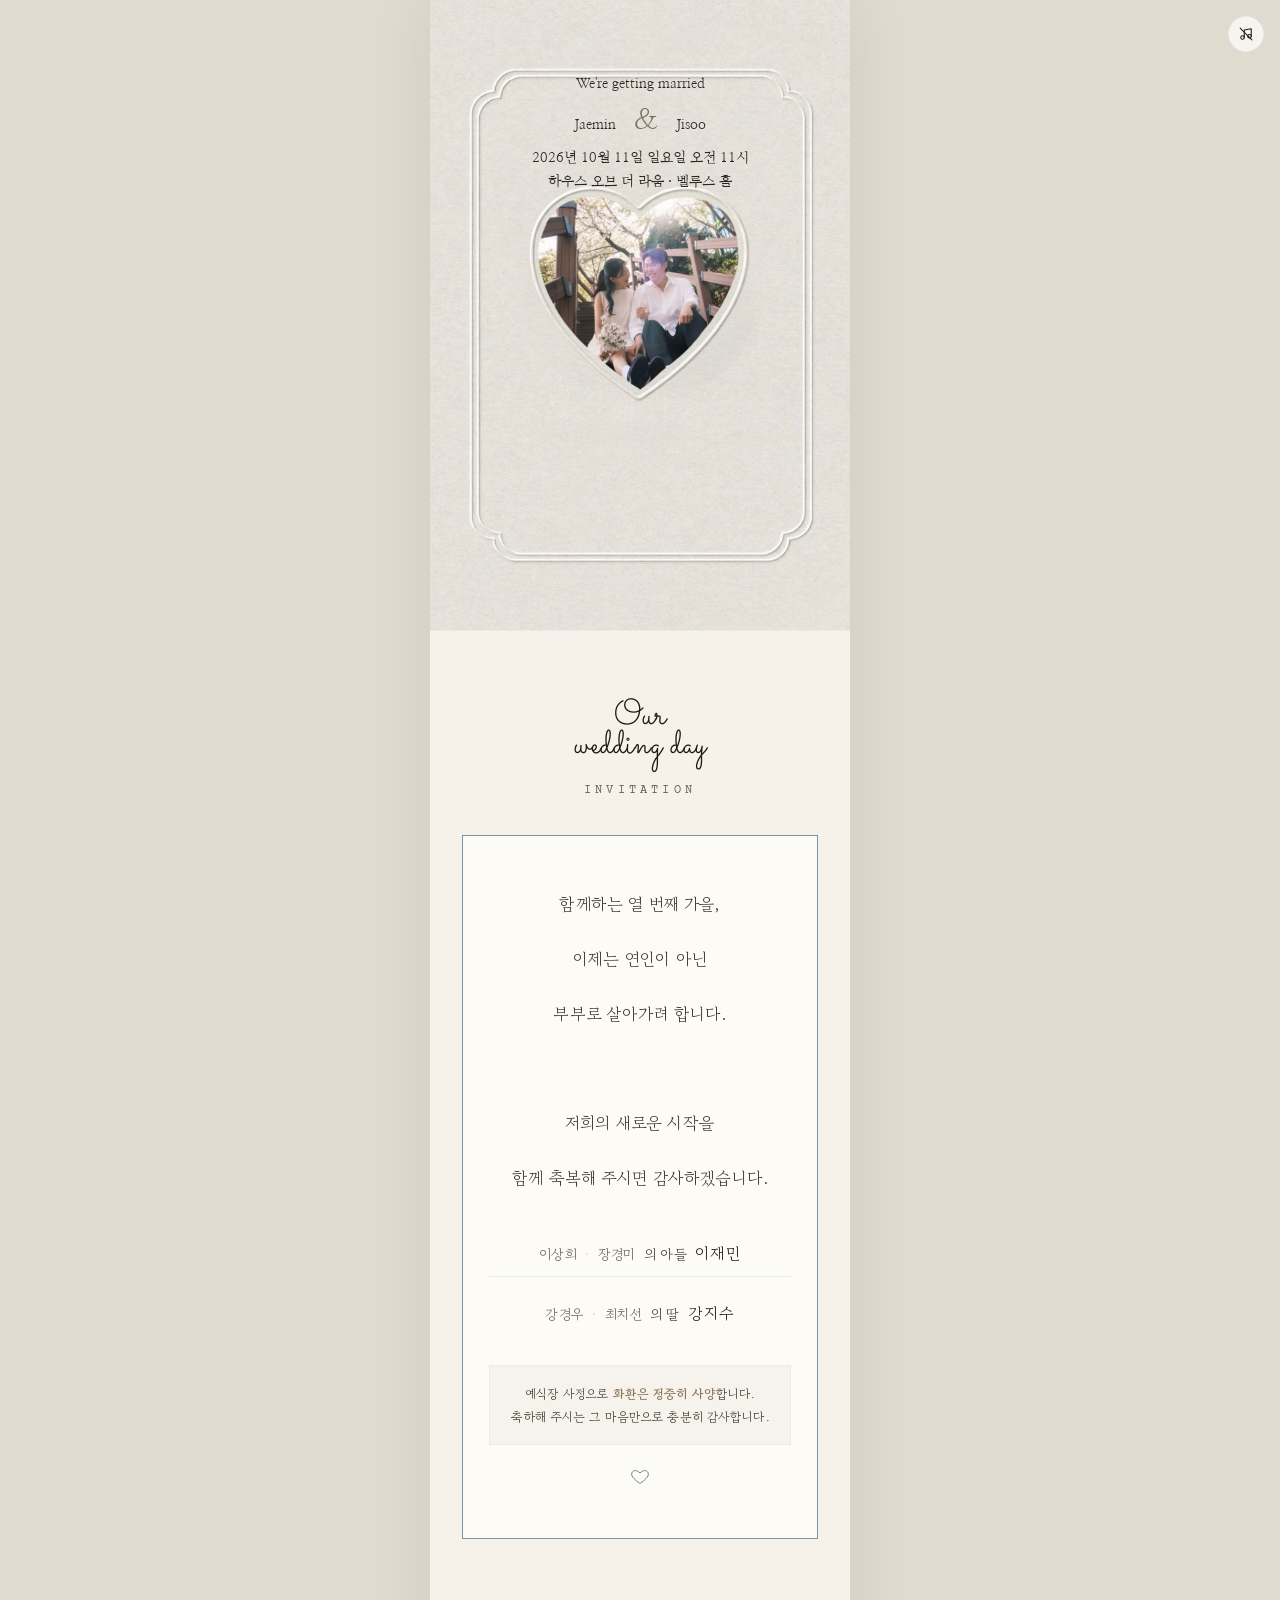
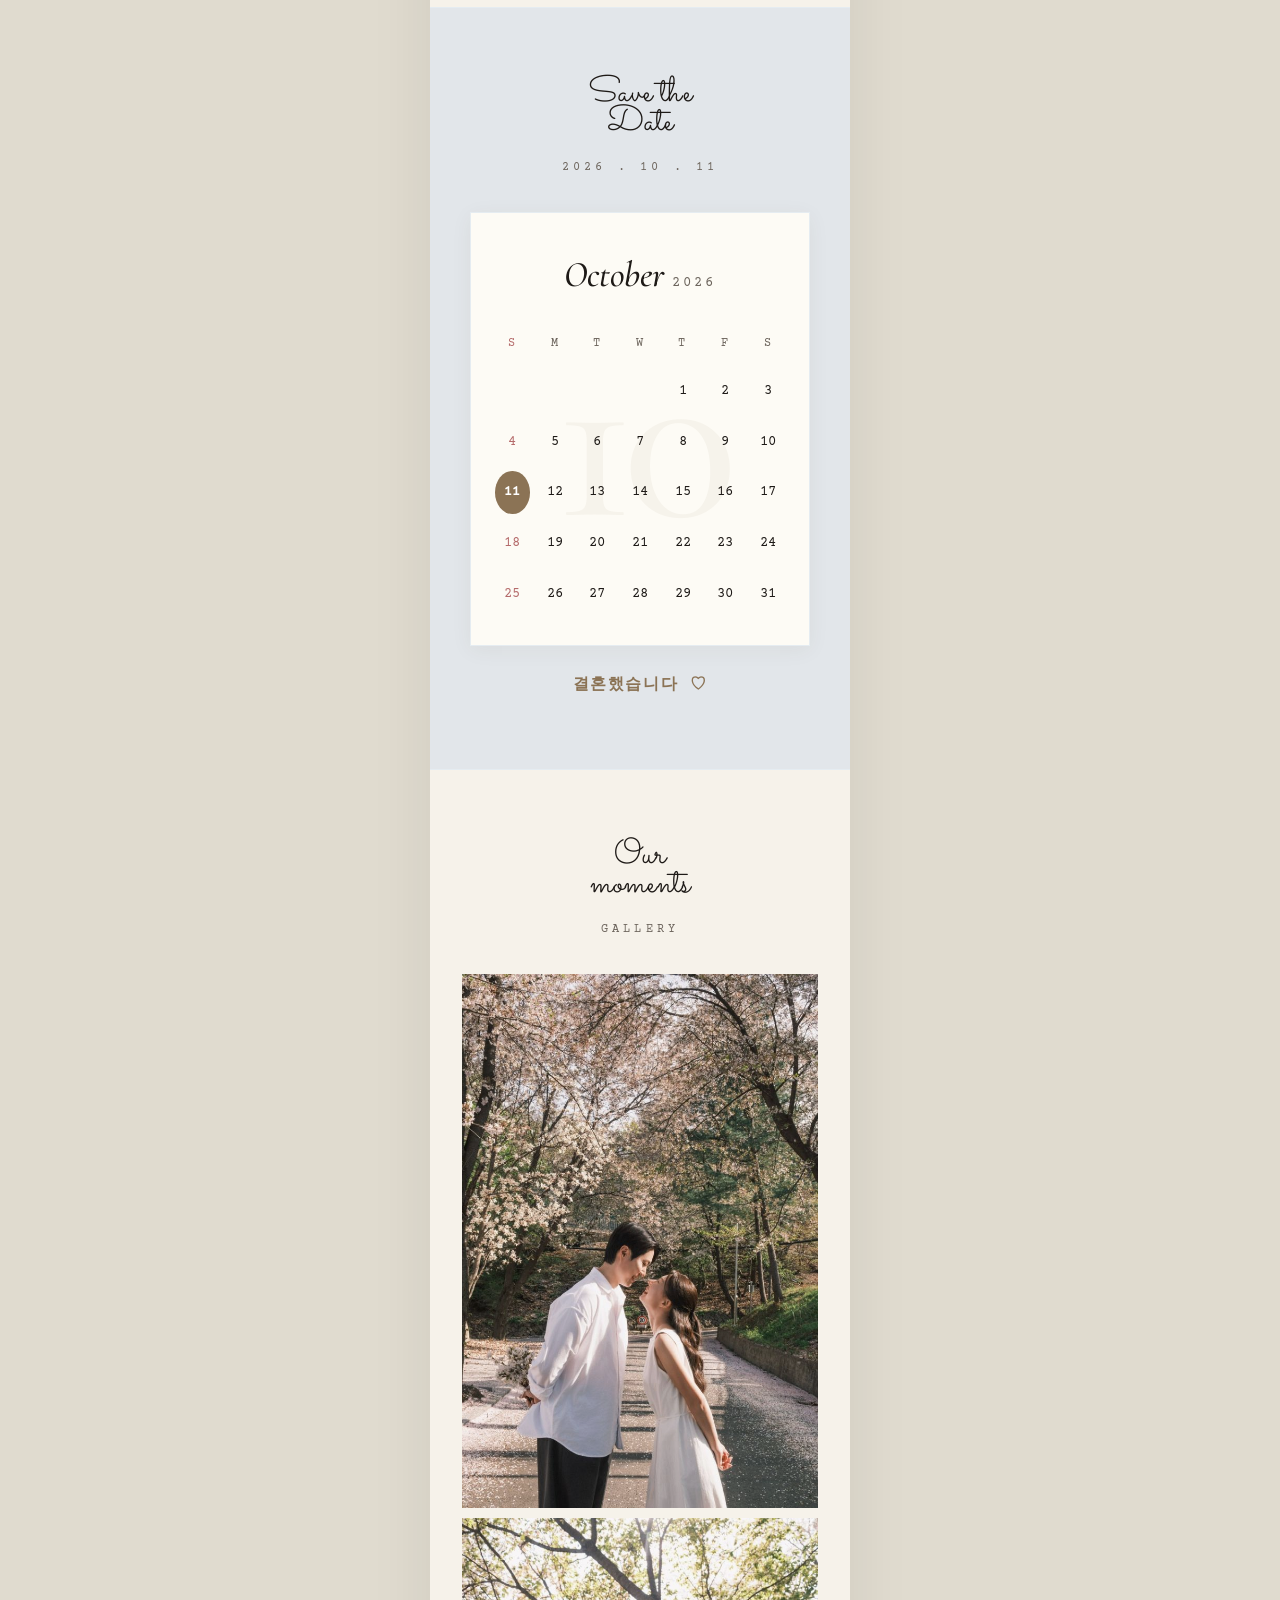
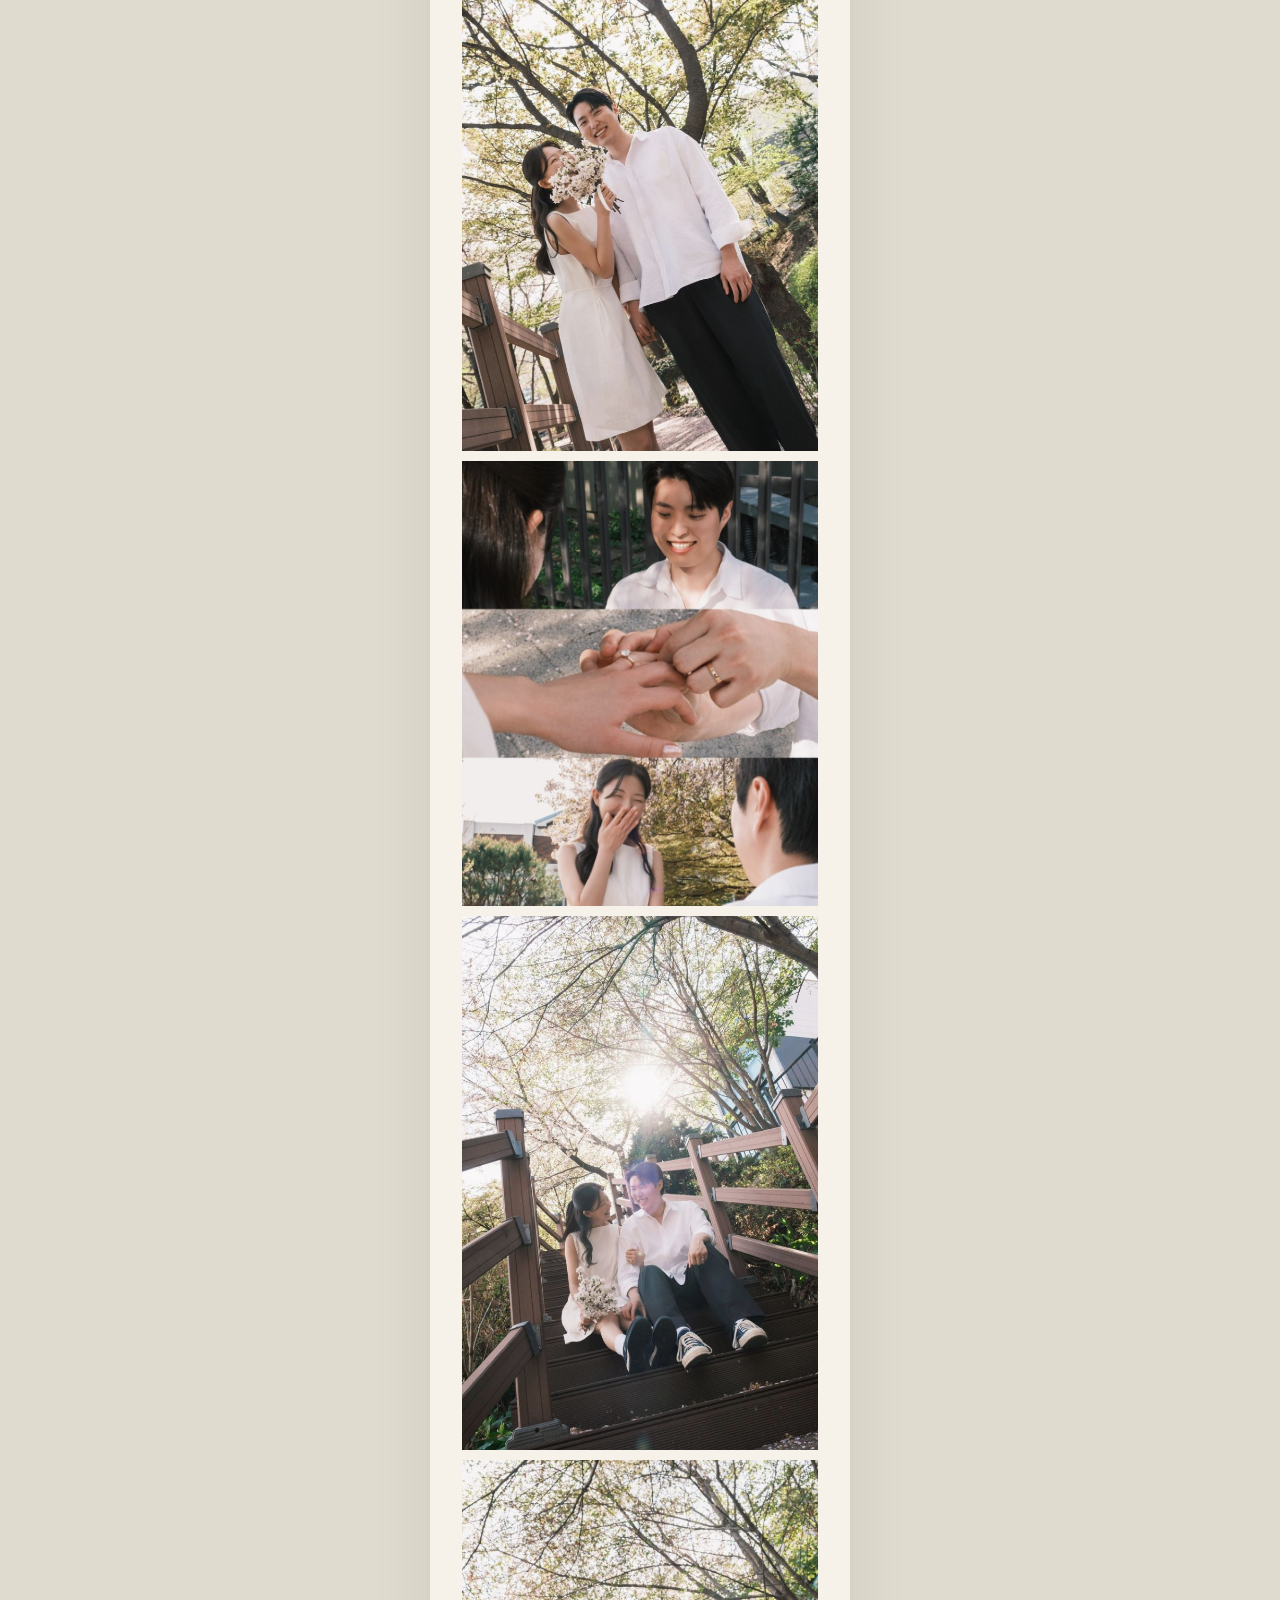
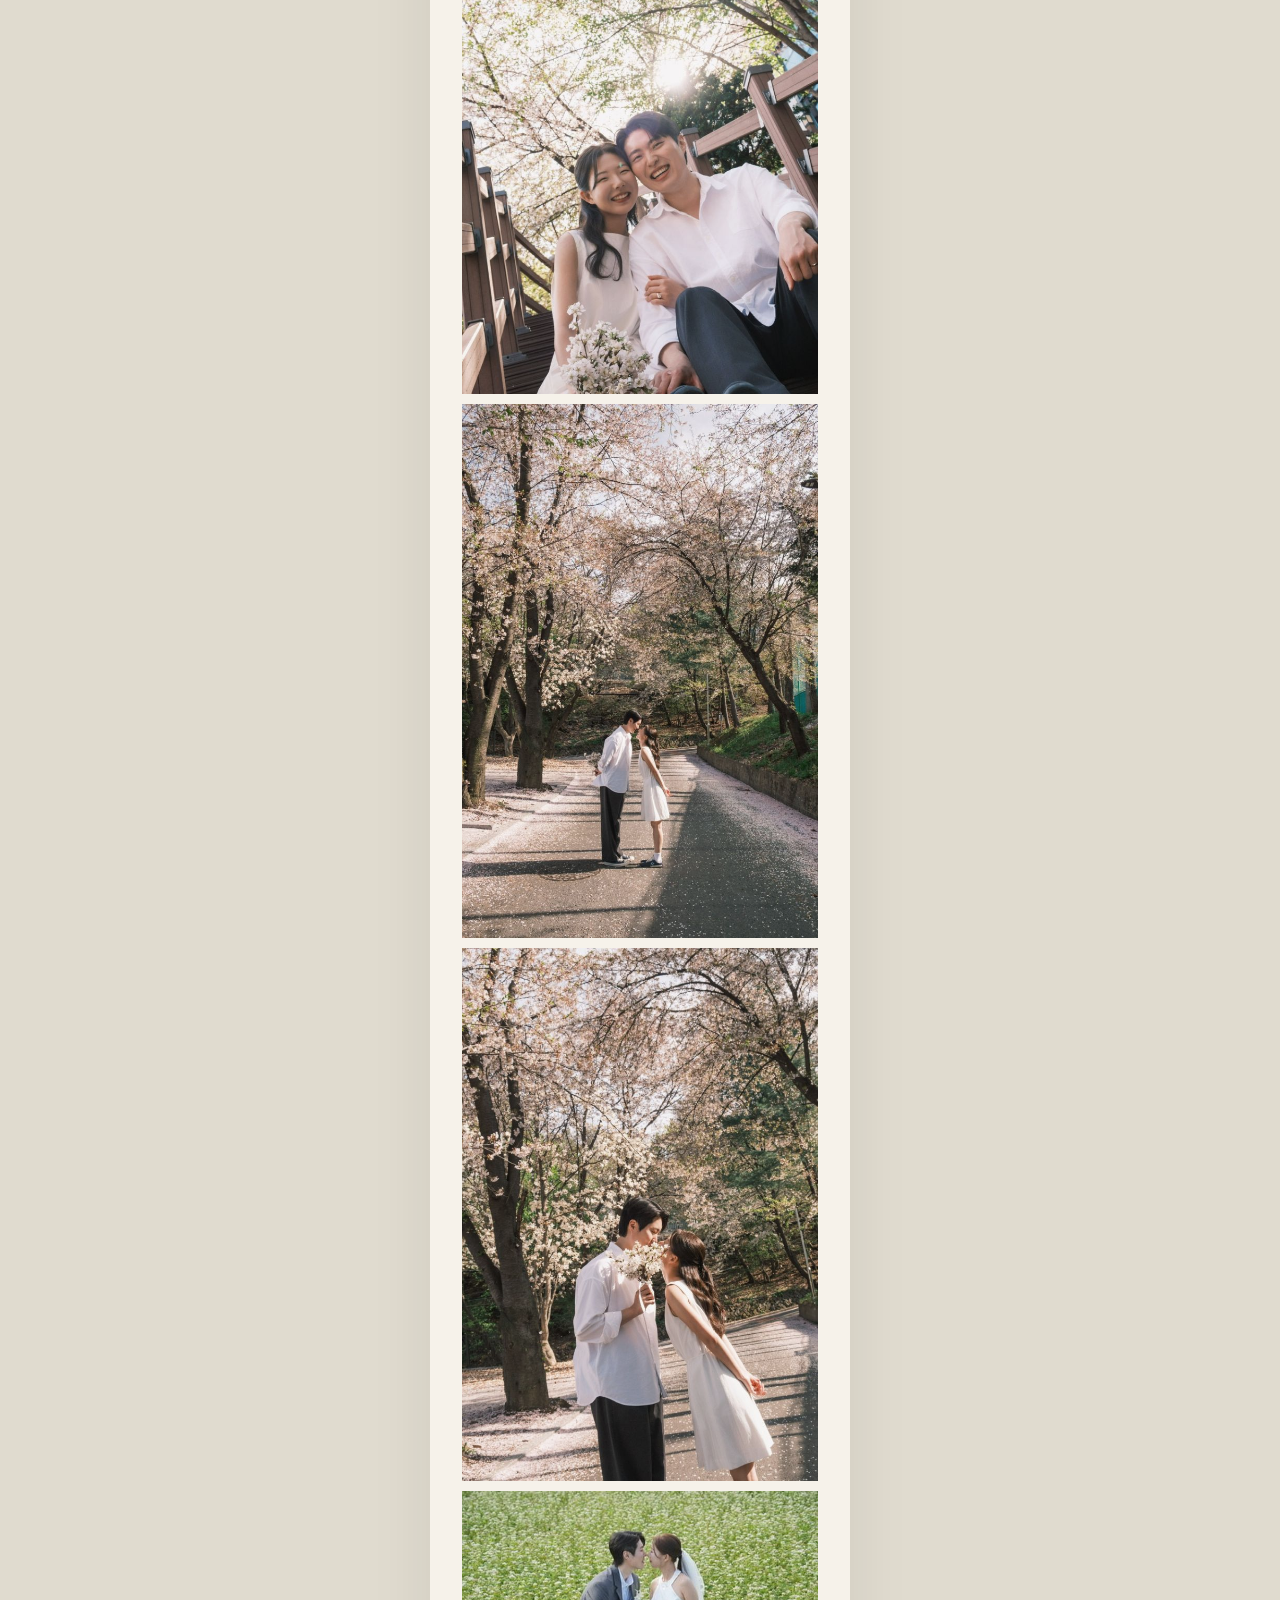
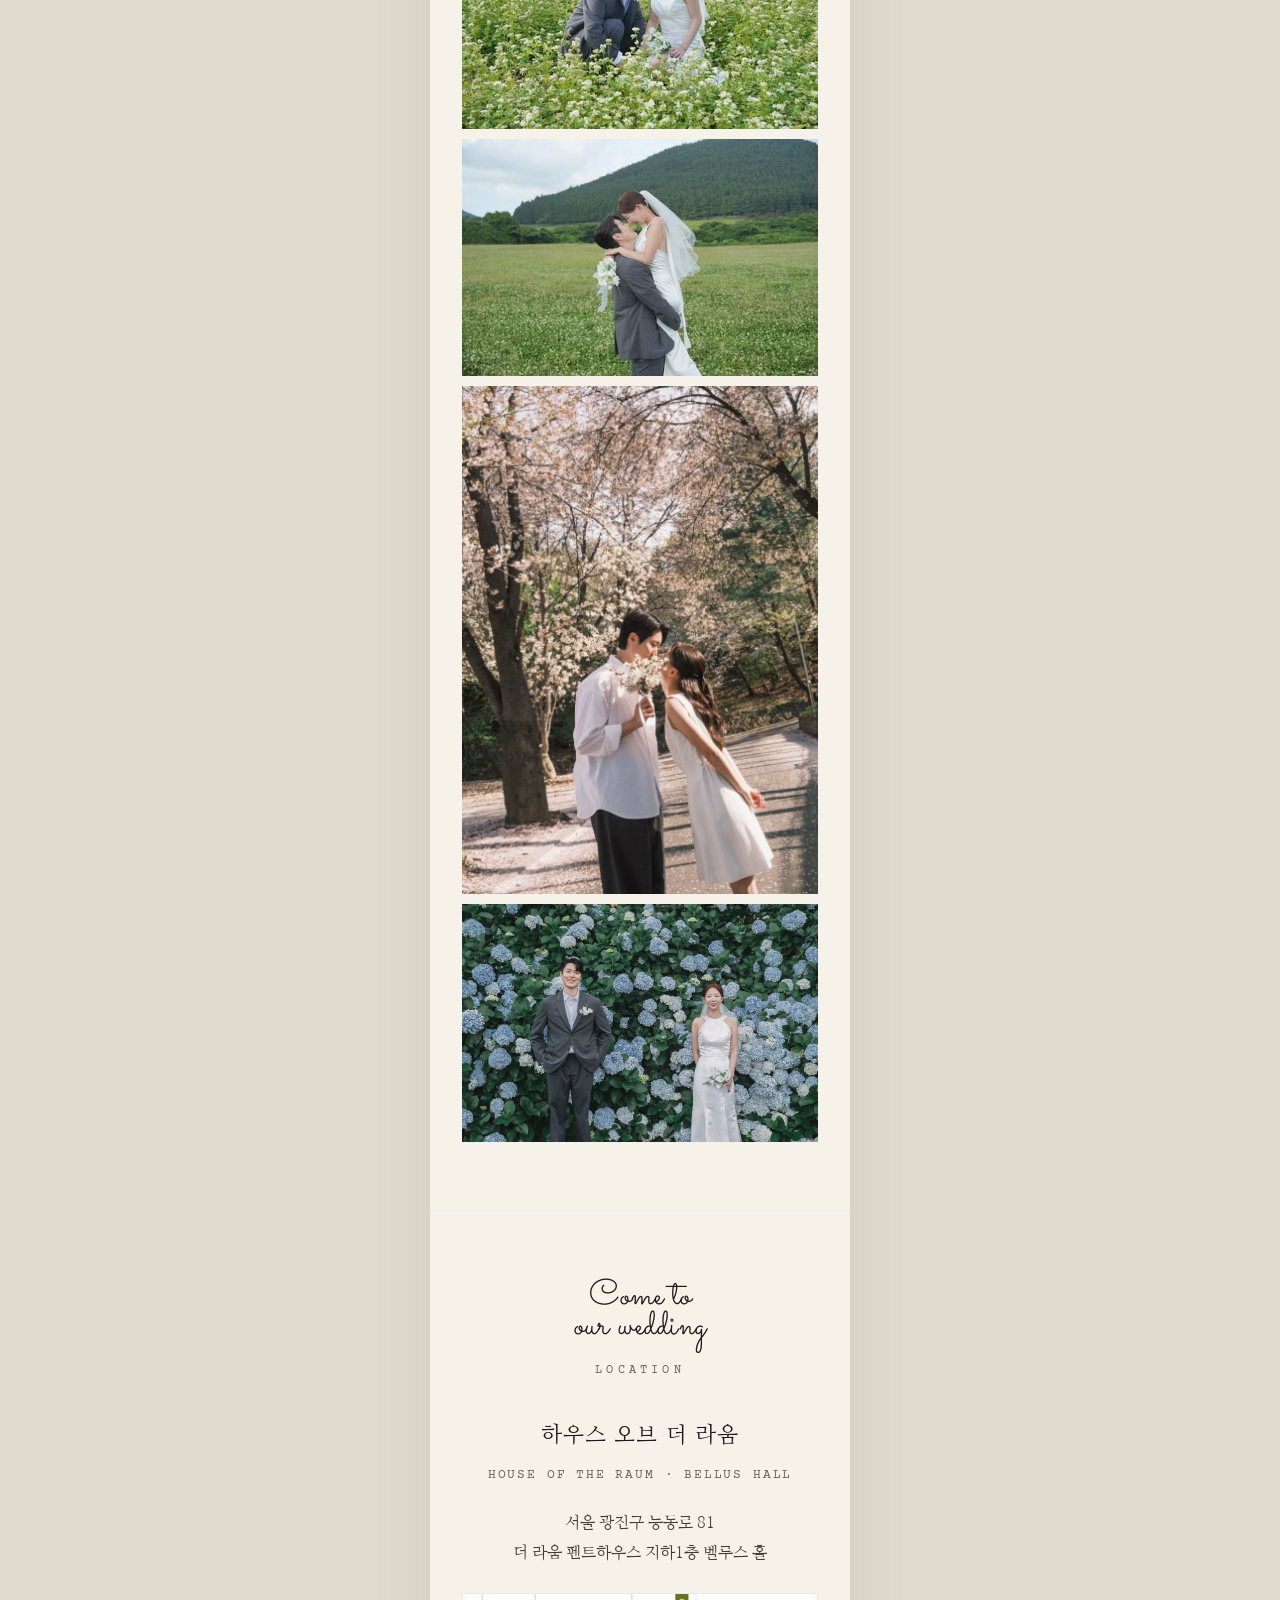
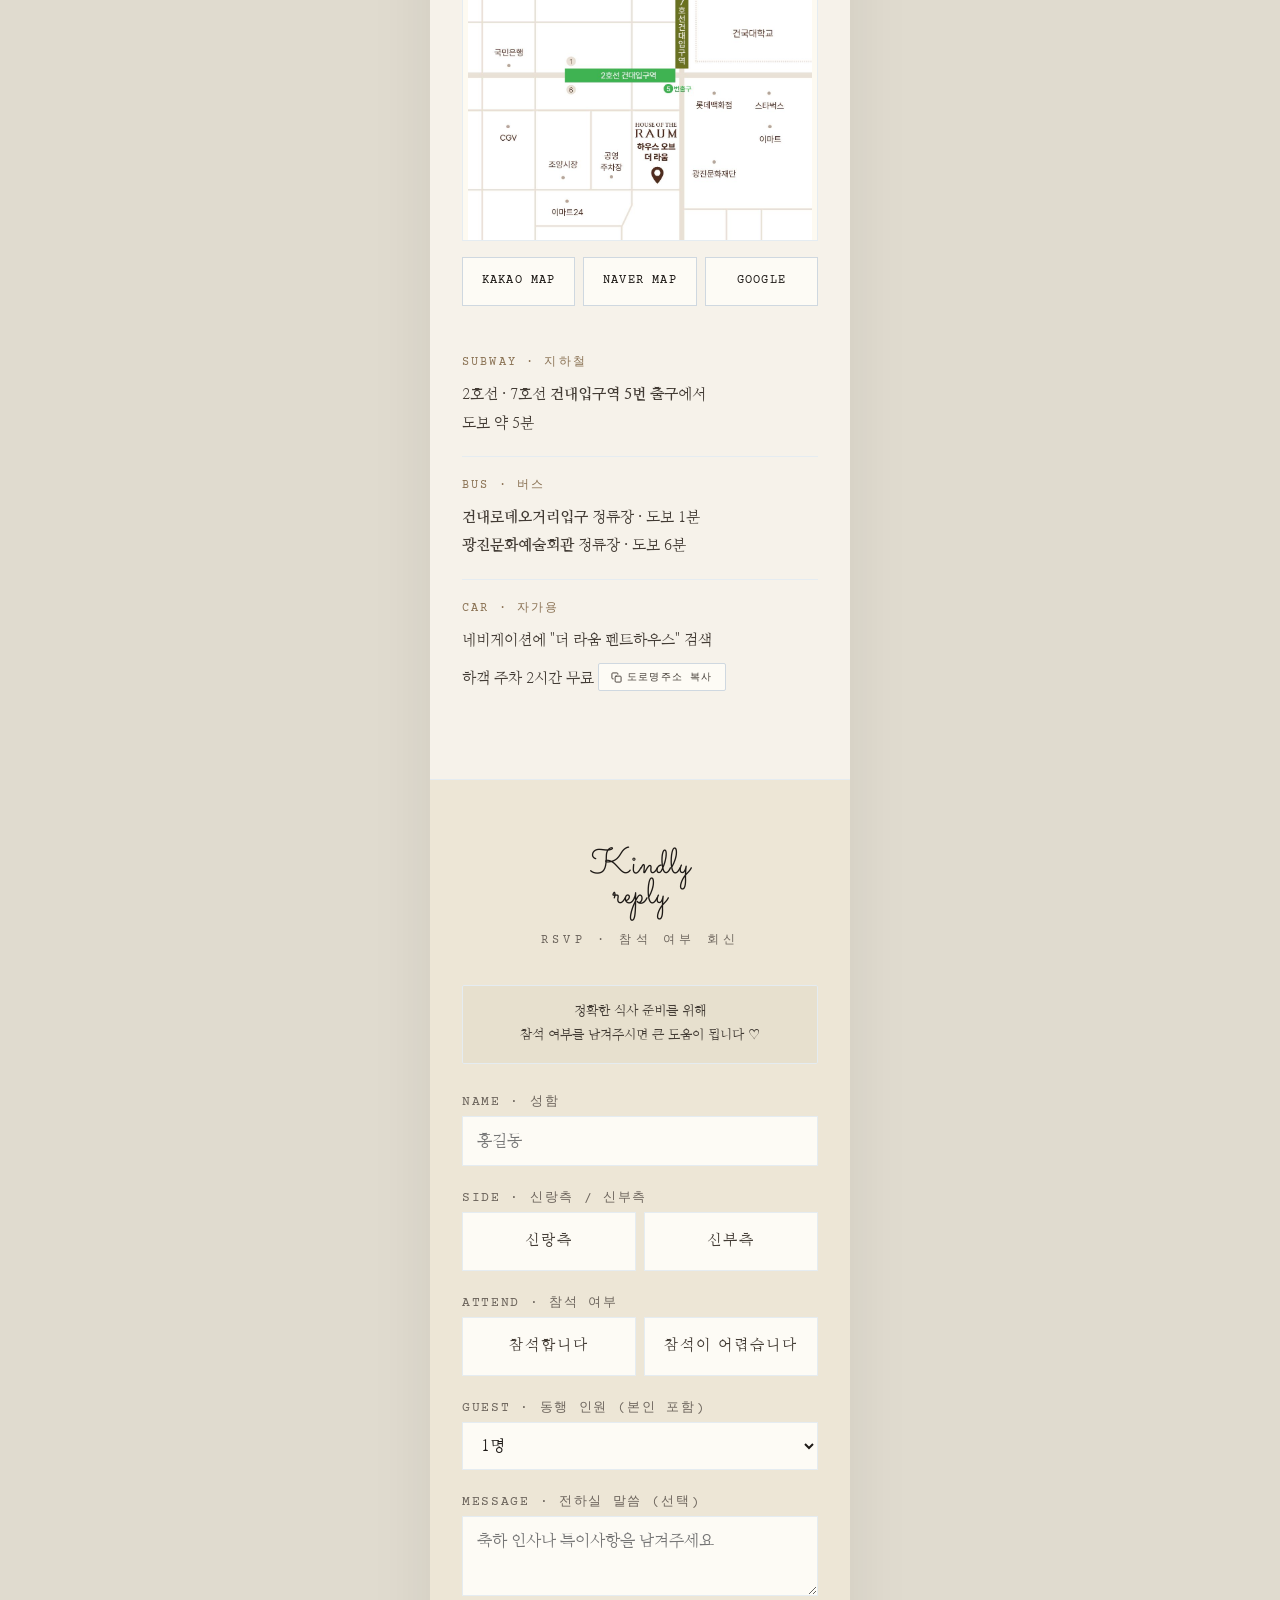
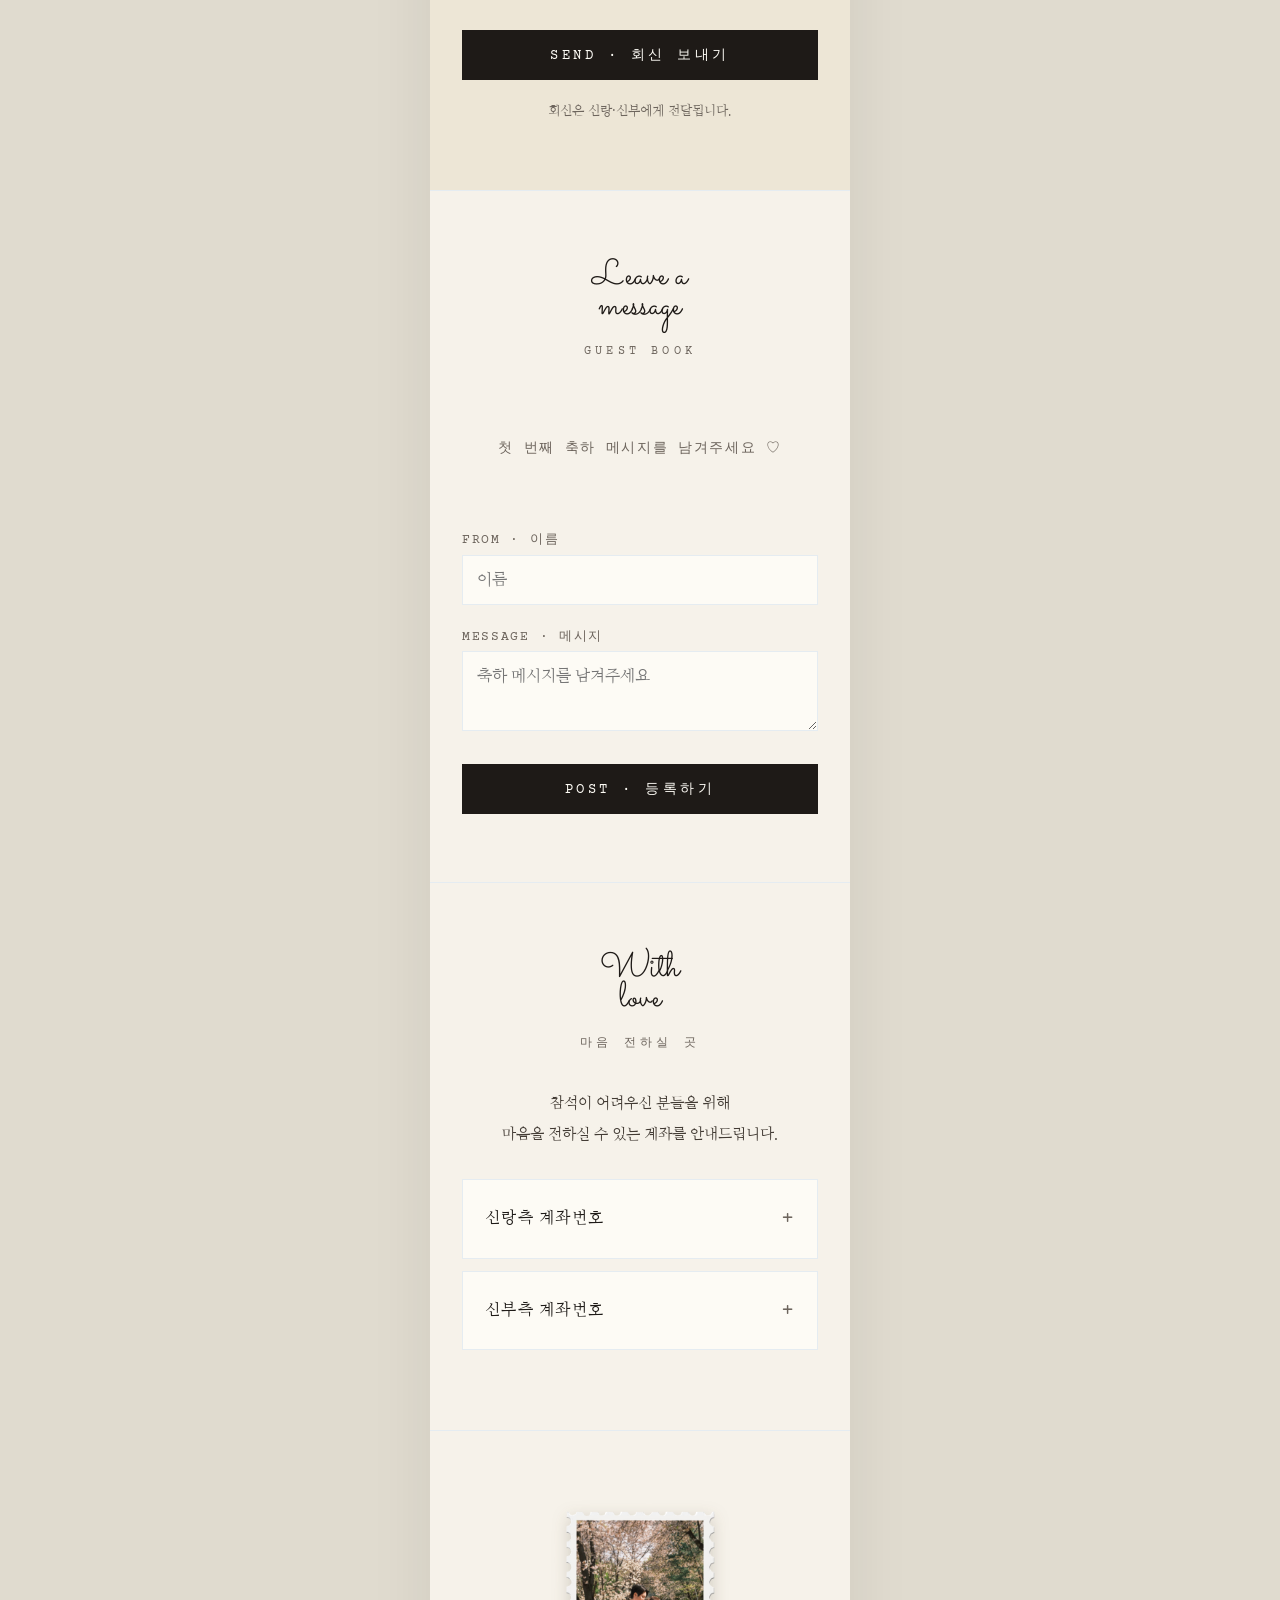
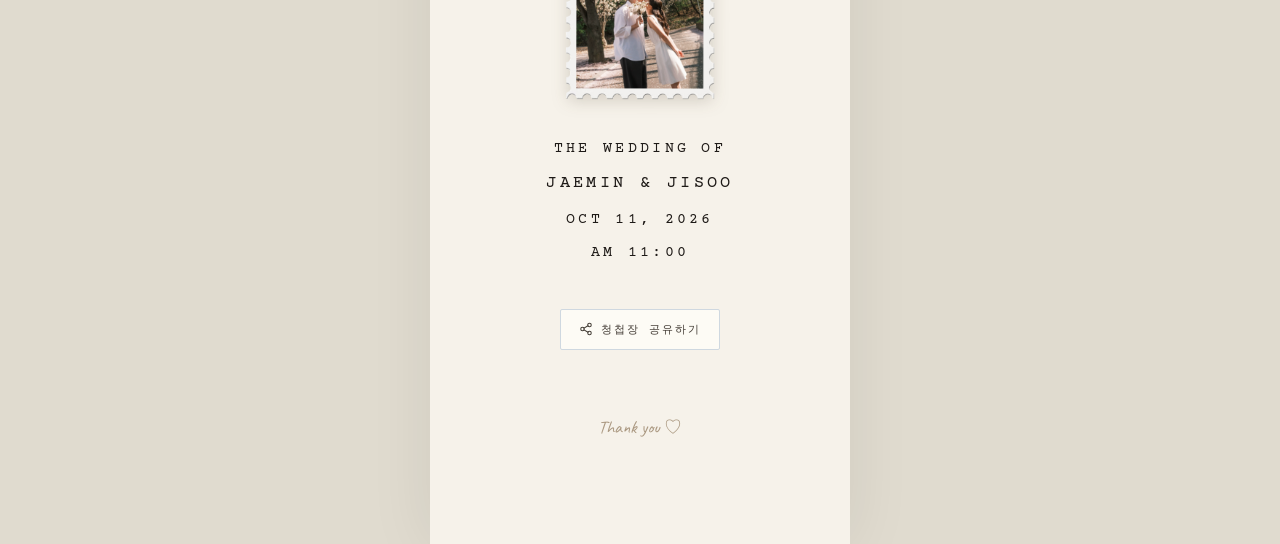
==== commit 12b0ff2b: "Add files via upload" ====
--- a/large.html
+++ b/large.html
@@ -10,16 +10,16 @@
 <meta property="og:title" content="이재민 ♥ 강지수 결혼합니다">
 <meta property="og:description" content="2026.10.11 SUN 11:00 AM · 하우스 오브 더 라움">
 <meta property="og:type" content="website">
-<meta property="og:image" content="https://weddinginvitation-jisoo.netlify.app/assets/og-image.jpg">
+<meta property="og:image" content="https://jisoo0505.github.io/save_thedate/assets/og-image.jpg">
 <meta property="og:image:width" content="1200">
 <meta property="og:image:height" content="630">
-<meta property="og:url" content="https://weddinginvitation-jisoo.netlify.app/large.html">
+<meta property="og:url" content="https://jisoo0505.github.io/save_thedate/large.html">
 <meta property="og:locale" content="ko_KR">
 <meta property="og:site_name" content="Jaemin & Jisoo Wedding">
 <meta name="twitter:card" content="summary_large_image">
 <meta name="twitter:title" content="이재민 ♥ 강지수 결혼합니다">
 <meta name="twitter:description" content="2026.10.11 SUN 11:00 AM · 하우스 오브 더 라움">
-<meta name="twitter:image" content="https://weddinginvitation-jisoo.netlify.app/assets/og-image.jpg">
+<meta name="twitter:image" content="https://jisoo0505.github.io/save_thedate/assets/og-image.jpg">
 
 <link rel="preconnect" href="https://fonts.googleapis.com">
 <link rel="preconnect" href="https://fonts.gstatic.com" crossorigin>
@@ -37,7 +37,20 @@
 </head>
 <body>
 
-<!-- 오프닝 인트로 제거됨 - 바로 메인 화면 -->
+<!-- ==================== 오프닝 봉투 애니메이션 ==================== -->
+<div class="opening" id="opening" aria-hidden="false">
+  <div class="opening-scene">
+    <div class="opening-envelope" id="openingEnvelope">
+      <img class="env-base" src="assets/opening/envelope-closed.jpg" alt="">
+      <div class="opening-card" id="openingCard">
+        <img src="assets/opening/card-front.jpg" alt="Jaemin and Jisoo — 2026.10.11">
+      </div>
+      <div class="env-flap" id="envFlap">
+        <img src="assets/opening/envelope-open.jpg" alt="">
+      </div>
+    </div>
+  </div>
+</div>
 
 <!-- ==================== 청첩장 본문 ==================== -->
 <div class="invite" id="invite">
@@ -353,7 +366,7 @@
         <div class="acc-row">
           <div class="info">
             <strong>강경우 · 아버지</strong>
-            <div class="number">농협 170273-56-034780</div>
+            <div class="number">농협은행 170273-56-034780</div>
           </div>
           <button class="copy" data-copy="17027356034780">COPY</button>
         </div>
@@ -407,10 +420,26 @@
 <div class="toast" id="toast">복사되었습니다</div>
 
 <script>
-// ==================== 봉투 오프닝 ====================
-// 오프닝 인트로 제거 - 바로 메인 화면 표시
-document.body.style.overflow = 'auto';
-// initReveals()는 revealObserver 정의 후 아래에서 호출
+// ==================== 봉투 오프닝 애니메이션 ====================
+(function playOpening() {
+  const opening = document.getElementById('opening');
+  const scene = opening.querySelector('.opening-scene');
+  const env = document.getElementById('openingEnvelope');
+
+  document.body.style.overflow = 'hidden';
+
+  setTimeout(() => env.classList.add('flap-open'),   1400);
+  setTimeout(() => env.classList.add('card-out'),    2300);
+  setTimeout(() => scene.classList.add('zoom-in'),   3400);
+  setTimeout(() => {
+    opening.classList.add('done');
+    scene.classList.add('fade-out');
+  }, 4400);
+  setTimeout(() => {
+    opening.remove();
+    document.body.style.overflow = 'auto';
+  }, 5200);
+})();
 
 // ==================== D-DAY ====================
 function computeDday() {
@@ -516,7 +545,7 @@
 
   container.innerHTML = files.map((name, idx) => {
     const src = 'assets/gallery/' + name;
-    return `<img class="gallery-auto-img" src="${src}" alt="갤러리 사진 ${idx+1}" data-lb loading="lazy">`;
+    return `<img class="gallery-auto-img no-save" src="${src}" alt="갤러리 사진 ${idx+1}" loading="lazy" draggable="false" oncontextmenu="return false;">`;
   }).join('');
 
   if (typeof attachLightbox === 'function') attachLightbox();
--- a/styles.css
+++ b/styles.css
@@ -2,6 +2,121 @@
    이재민 ♥ 강지수 모바일 청첩장
    무드: 빈티지 + 클래식 + 러블리
    ========================================================= */
+
+/* ==================== 오프닝 봉투 애니메이션 ==================== */
+.opening {
+  position: fixed;
+  inset: 0;
+  z-index: 9999;
+  background: linear-gradient(180deg, #eae4d8 0%, #d9d1c1 100%);
+  display: flex;
+  align-items: center;
+  justify-content: center;
+  overflow: hidden;
+  perspective: 1400px;
+  opacity: 1;
+  transition: opacity 0.8s ease-out;
+}
+.opening.done {
+  opacity: 0;
+  pointer-events: none;
+}
+.opening-scene {
+  width: min(88vw, 400px);
+  aspect-ratio: 4 / 3;
+  position: relative;
+  transform-style: preserve-3d;
+  transform: translateY(20px) scale(0.85);
+  opacity: 0;
+  animation: envAppear 1s ease-out 0.2s forwards;
+}
+@keyframes envAppear {
+  to { transform: translateY(0) scale(1); opacity: 1; }
+}
+/* 봉투(닫힌 상태) — 사진 그대로 */
+.opening-envelope {
+  position: absolute;
+  inset: 0;
+  transform-style: preserve-3d;
+  filter: drop-shadow(0 20px 40px rgba(60, 45, 30, 0.25));
+}
+.opening-envelope .env-base {
+  position: absolute;
+  inset: 0;
+  width: 100%;
+  height: 100%;
+  object-fit: cover;
+  border-radius: 4px;
+}
+/* 봉투 안에서 나오는 카드 */
+.opening-card {
+  position: absolute;
+  left: 12%;
+  right: 12%;
+  bottom: 12%;
+  height: 78%;
+  transform: translateY(0);
+  z-index: 2;
+  opacity: 0;
+  transition: transform 1.2s cubic-bezier(0.22, 1, 0.36, 1),
+              opacity 0.4s ease-out;
+  box-shadow: 0 8px 20px rgba(50, 40, 25, 0.18);
+  border-radius: 2px;
+  overflow: hidden;
+}
+.opening-card img {
+  width: 100%;
+  height: 100%;
+  object-fit: cover;
+  display: block;
+}
+/* 뚜껑 (봉투 위 삼각형) — envelope-open.jpg의 열린 상태 사진에서 뚜껑 안쪽 영역만 노출 */
+.env-flap {
+  position: absolute;
+  top: 0;
+  left: 0;
+  width: 100%;
+  height: 55%;         /* 봉투 위쪽 절반 (뚜껑 삼각형 영역) */
+  transform-origin: top center;
+  transform: rotateX(0deg);
+  transition: transform 1.1s cubic-bezier(0.55, 0.055, 0.35, 1);
+  z-index: 3;
+  overflow: hidden;
+  backface-visibility: hidden;
+}
+.env-flap img {
+  position: absolute;
+  top: 0;
+  left: 0;
+  width: 100%;
+  height: calc(100% / 0.55);   /* 원본 이미지의 위쪽 55% 영역만 보이도록 */
+  object-fit: cover;
+  display: block;
+}
+/* ===== 상태별 트랜지션 (JS로 클래스 추가) ===== */
+/* STAGE 2: 뚜껑 열림 — 실제 봉투처럼 위쪽 힌지 기준 앞으로 젖혀짐 */
+.opening-envelope.flap-open .env-flap {
+  transform: rotateX(-175deg);
+}
+/* STAGE 3: 카드가 위로 슬라이드해 봉투에서 완전히 빠져나옴 */
+.opening-envelope.card-out .opening-card {
+  opacity: 1;
+  transform: translateY(-70%);
+}
+/* STAGE 4: 카드가 화면 중앙으로 크게 확대되며 봉투는 페이드아웃 */
+.opening-scene.zoom-in .opening-envelope .env-base,
+.opening-scene.zoom-in .opening-envelope .env-flap {
+  opacity: 0;
+  transition: opacity 0.6s ease-out;
+}
+.opening-scene.zoom-in .opening-card {
+  transform: translateY(-70%) scale(1.9);
+  transition: transform 1.0s cubic-bezier(0.5, 0, 0.2, 1),
+              opacity 0.4s ease-out 0.6s;
+}
+.opening-scene.zoom-in.fade-out .opening-card {
+  opacity: 0;
+}
 
 :root {
   /* 밝은 아이보리 + 뉴트럴 그레이 (참고 봉투 색감, 노란끼 최소화) */
@@ -1207,11 +1322,15 @@
   height: auto;
   object-fit: cover;
   display: block;
-  cursor: pointer;
+  cursor: default;
   filter: contrast(0.96) saturate(0.92);
-  transition: opacity 0.2s;
-}
-.gallery-auto-img:hover { opacity: 0.85; }
+  /* 이미지 저장 · 드래그 · 롱프레스 컨텍스트 메뉴 차단 */
+  -webkit-user-select: none;
+  -webkit-touch-callout: none;
+  user-select: none;
+  pointer-events: none;   /* 클릭·롱프레스 자체 무효화 */
+  -webkit-user-drag: none;
+}
 
 /* 필름 스트립 (수국 5컷 원본 그대로) - 우표 톱니 프레임 */
 .film-strip-wrap {
--- a/styles-large.css
+++ b/styles-large.css
@@ -17,62 +17,70 @@
   line-height: 1.9;
 }
 
-/* 봉투 인트로 - 글씨 확대 */
-.envelope-title { font-size: 17px; letter-spacing: 0.22em; }
-.envelope-names { font-size: 32px; }
-.envelope-date { font-size: 12px; }
-.intro-hint { font-size: 13px; letter-spacing: 0.25em; }
+/* ═════════════════════════════════════════════════════════
+   커버(첫 화면) = 기본 버전(styles.css) 100% 동일.
+   큰 글씨 모드가 body font-size(17px) 상속으로 스며들지 않도록,
+   커버 섹션 안의 모든 규칙을 완전 잠금.
+   ═════════════════════════════════════════════════════════ */
+.cover.cover-embossed { font-size: 14px; line-height: 1.75; }
+.cover.cover-embossed .cover-hand-title,
+.cover.cover-embossed .cover-heart-spacer,
+.cover.cover-embossed .cover-hand-names,
+.cover.cover-embossed .cover-hand-info,
+.cover.cover-embossed .cover-hand-info div {
+  /* styles.css 값이 그대로 이기도록 재선언 방지 — 오버라이드 없음 */
+  all: revert;
+}
 
-/* 커버 */
-.cover-eyebrow { font-size: 12px; letter-spacing: 0.35em; margin-bottom: 28px; }
-.cover-names { font-size: 26px; letter-spacing: 0.15em; margin-top: 40px; }
-.cover-names .and { font-size: 18px; }
-/* 커버(타이틀) 부분은 큰 글씨 모드에서도 보통 버전 그대로 고정 — 오버라이드 없음 */
-
-/* 양가 이름 한 줄 배치 (큰 글씨 버전 전용) */
+/* 양가 이름 한 줄 배치 (큰 글씨 버전 전용) — grid 완전 무력화 */
 .parents-inline {
-  display: flex;
-  flex-direction: column;
-  gap: 14px;
+  display: flex !important;
+  flex-direction: column !important;
   grid-template-columns: none !important;
+  gap: 14px !important;
+  align-items: stretch !important;
 }
-.parents-inline .divider-v { display: none; }
+.parents-inline .divider-v { display: none !important; }
 .parents-row {
   display: flex;
   align-items: baseline;
   justify-content: center;
-  flex-wrap: wrap;
-  gap: 6px 10px;
+  flex-wrap: nowrap;      /* 절대 줄바꿈 안 함 */
+  gap: 8px;
   font-family: 'Gowun Batang', 'Nanum Myeongjo', serif;
-  font-size: 15px;
   line-height: 1.6;
-  padding: 8px 4px;
+  padding: 10px 4px;
   border-bottom: 1px solid var(--hairline);
+  white-space: nowrap;    /* row 전체가 한 줄 */
 }
 .parents-row:last-child { border-bottom: none; }
 .parents-row .parents {
   color: var(--ink-muted);
-  font-size: 15px;
+  font-size: 14px;
   letter-spacing: 0.02em;
   white-space: nowrap;
 }
 .parents-row .parents .dot { color: var(--divider); margin: 0 3px; }
-/* '의 아들' / '의 딸' — 항상 한 덩어리로 붙여둠 */
+/* '의 아들' / '의 딸' — 항상 한 덩어리 */
 .parents-row .of-relation {
   color: var(--ink-soft);
-  font-size: 15px;
+  font-size: 14px;
   white-space: nowrap;
   letter-spacing: 0.02em;
 }
 .parents-row .child-name {
-  font-size: 17px;
+  font-size: 16px;
   font-weight: 500;
   color: var(--ink);
   letter-spacing: 0.06em;
   white-space: nowrap;
 }
-.cover-meta { font-size: 16px; line-height: 2.1; margin-top: 32px; }
-
+/* 아주 좁은 화면(360px 이하)에서만 폰트 살짝 축소로 대응 */
+@media (max-width: 380px) {
+  .parents-row .parents { font-size: 13px; }
+  .parents-row .of-relation { font-size: 13px; }
+  .parents-row .child-name { font-size: 15px; }
+}
 /* 섹션 제목 */
 .section-title .en { font-size: 36px; }
 .section-title .kr { font-size: 12px; letter-spacing: 0.35em; margin-top: 14px; }
@@ -171,5 +179,5 @@
   .invitation-poem { font-size: 16px; }
   .venue-address { font-size: 15px; }
   .transit-list li { font-size: 14px; }
-  .cover-names { font-size: 23px; }
+
 }
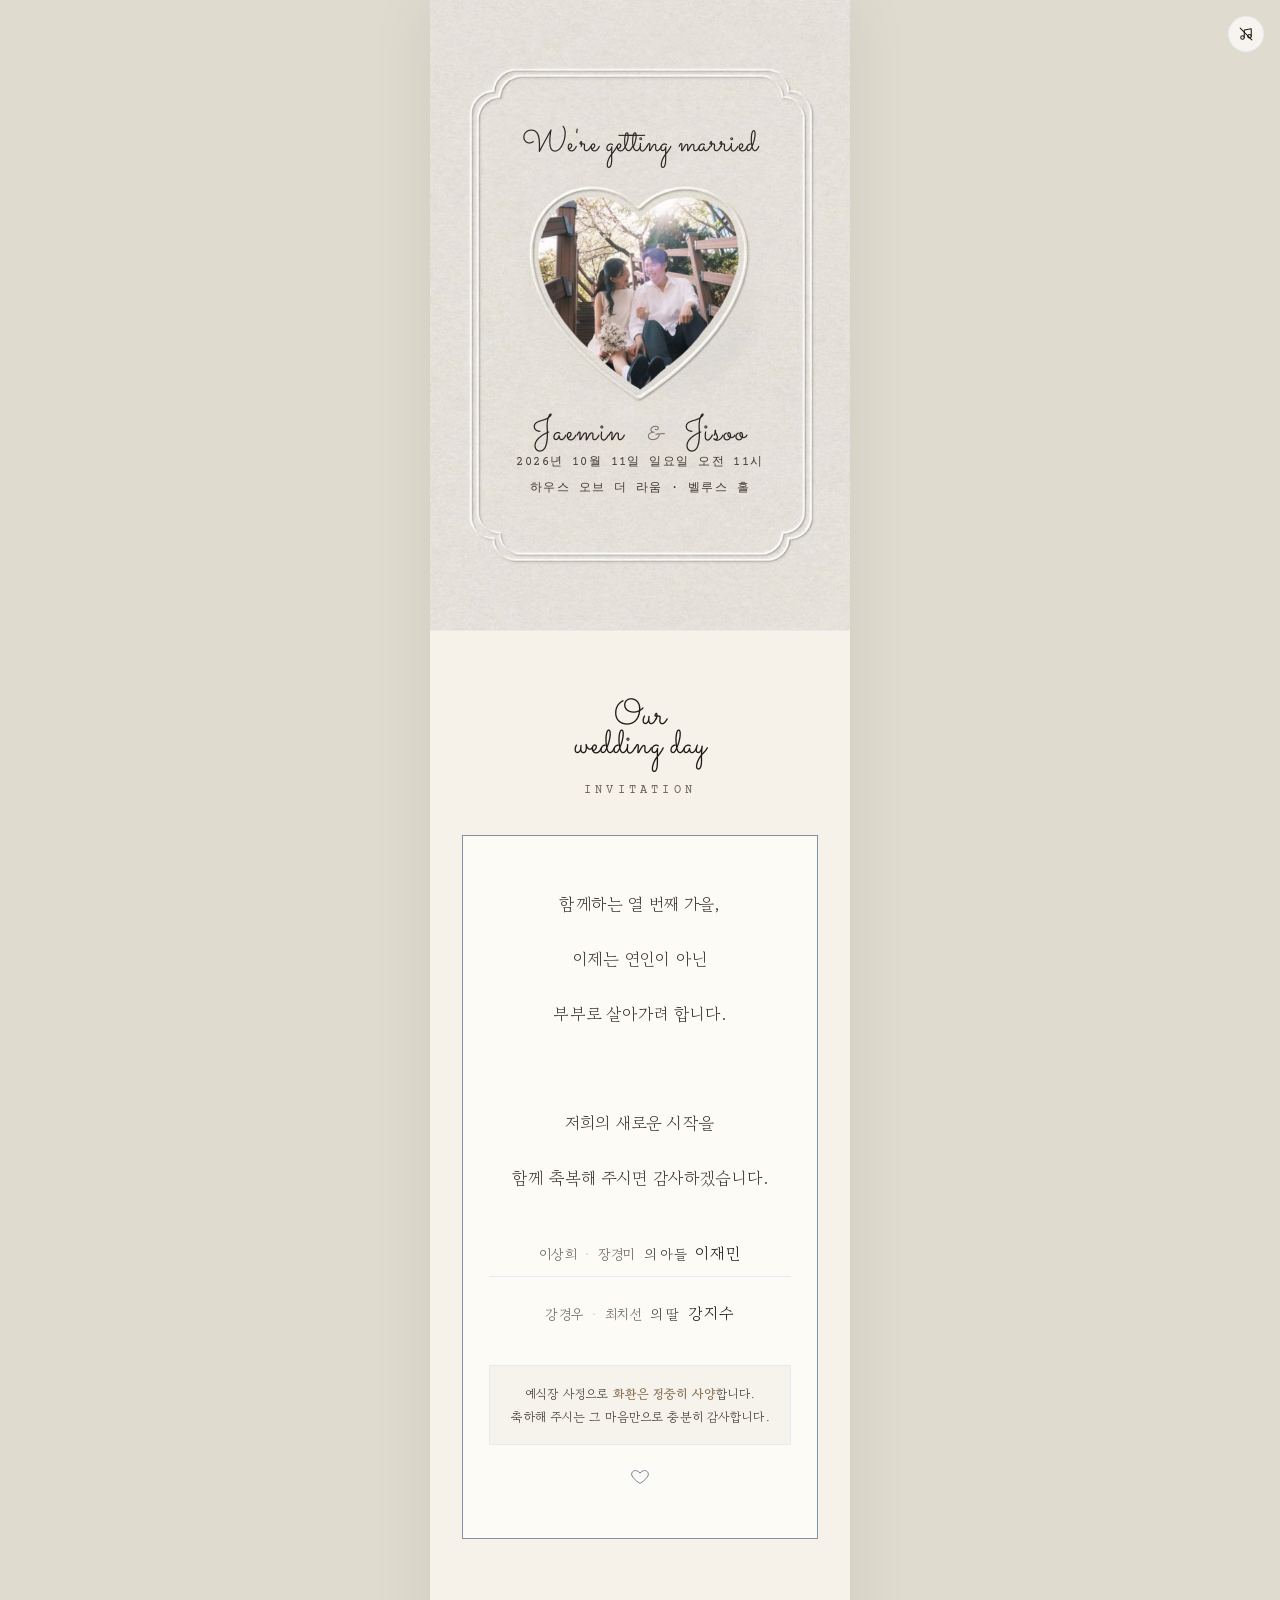
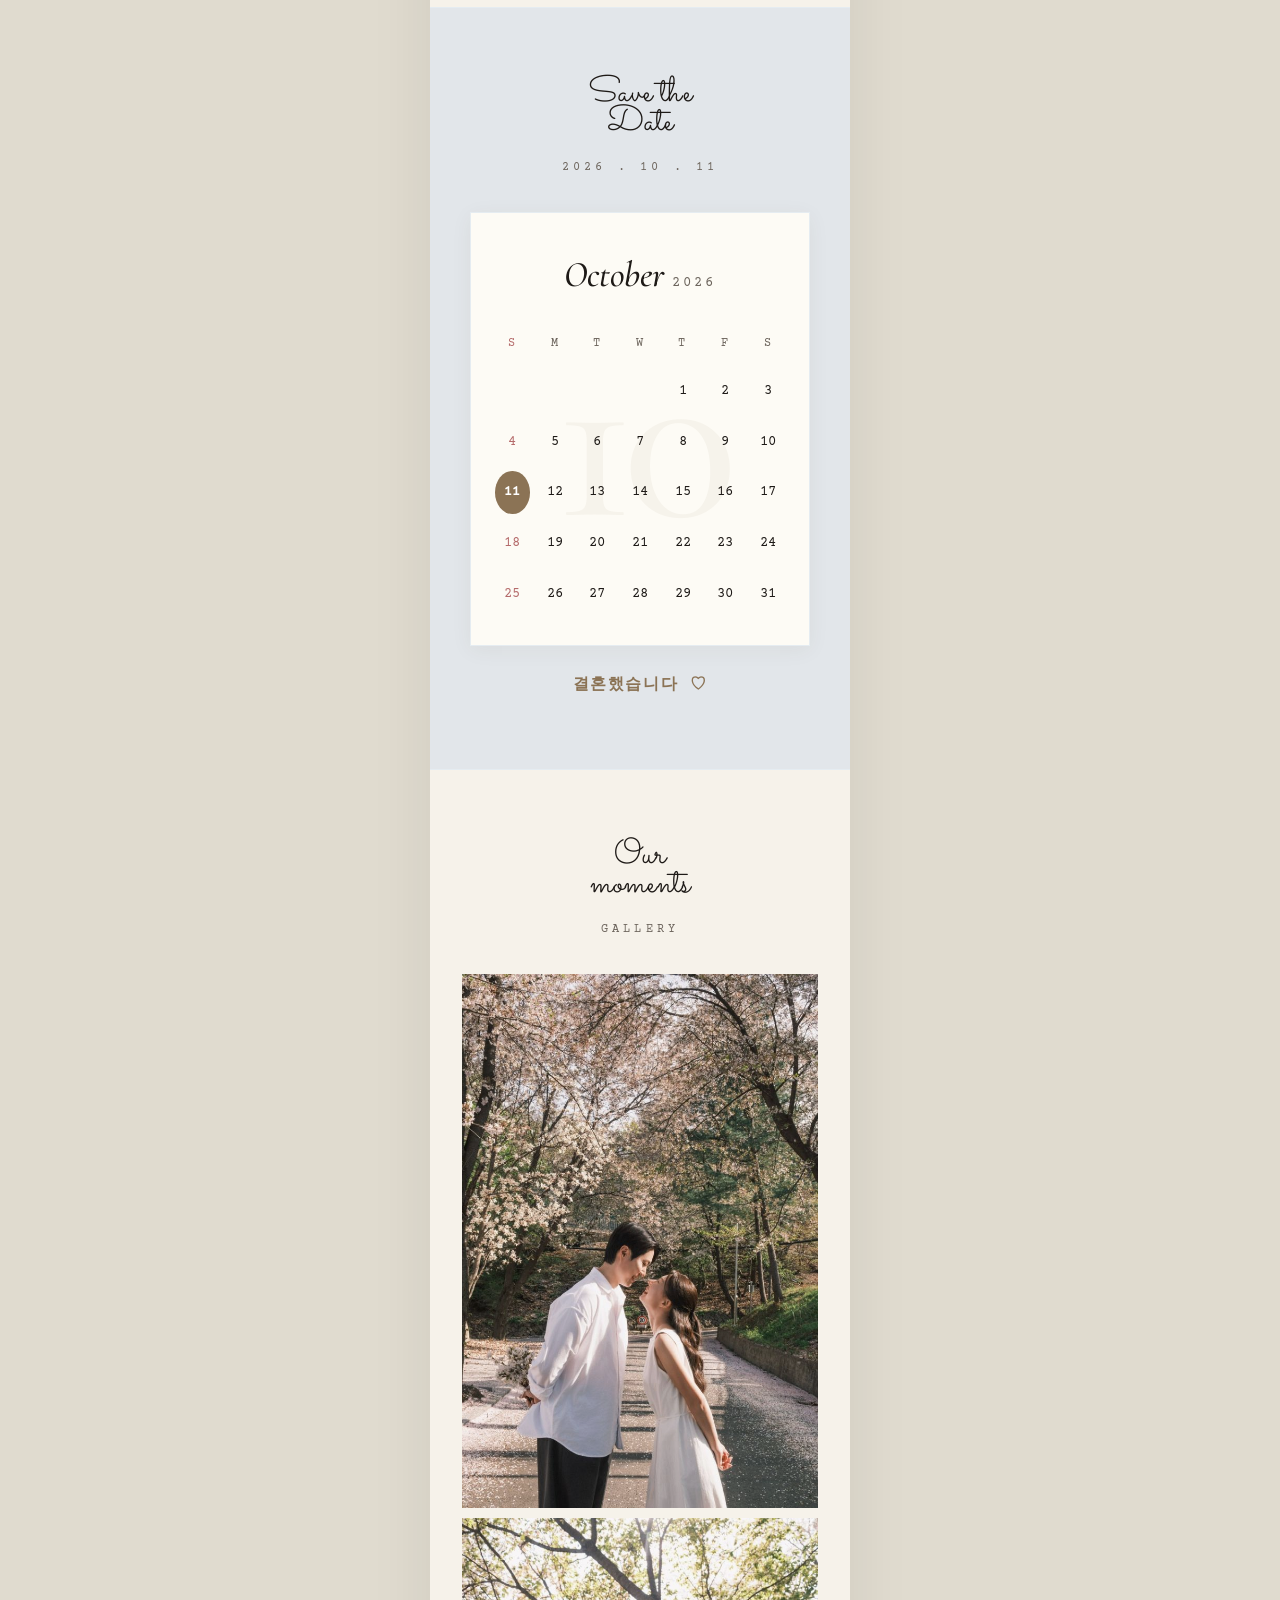
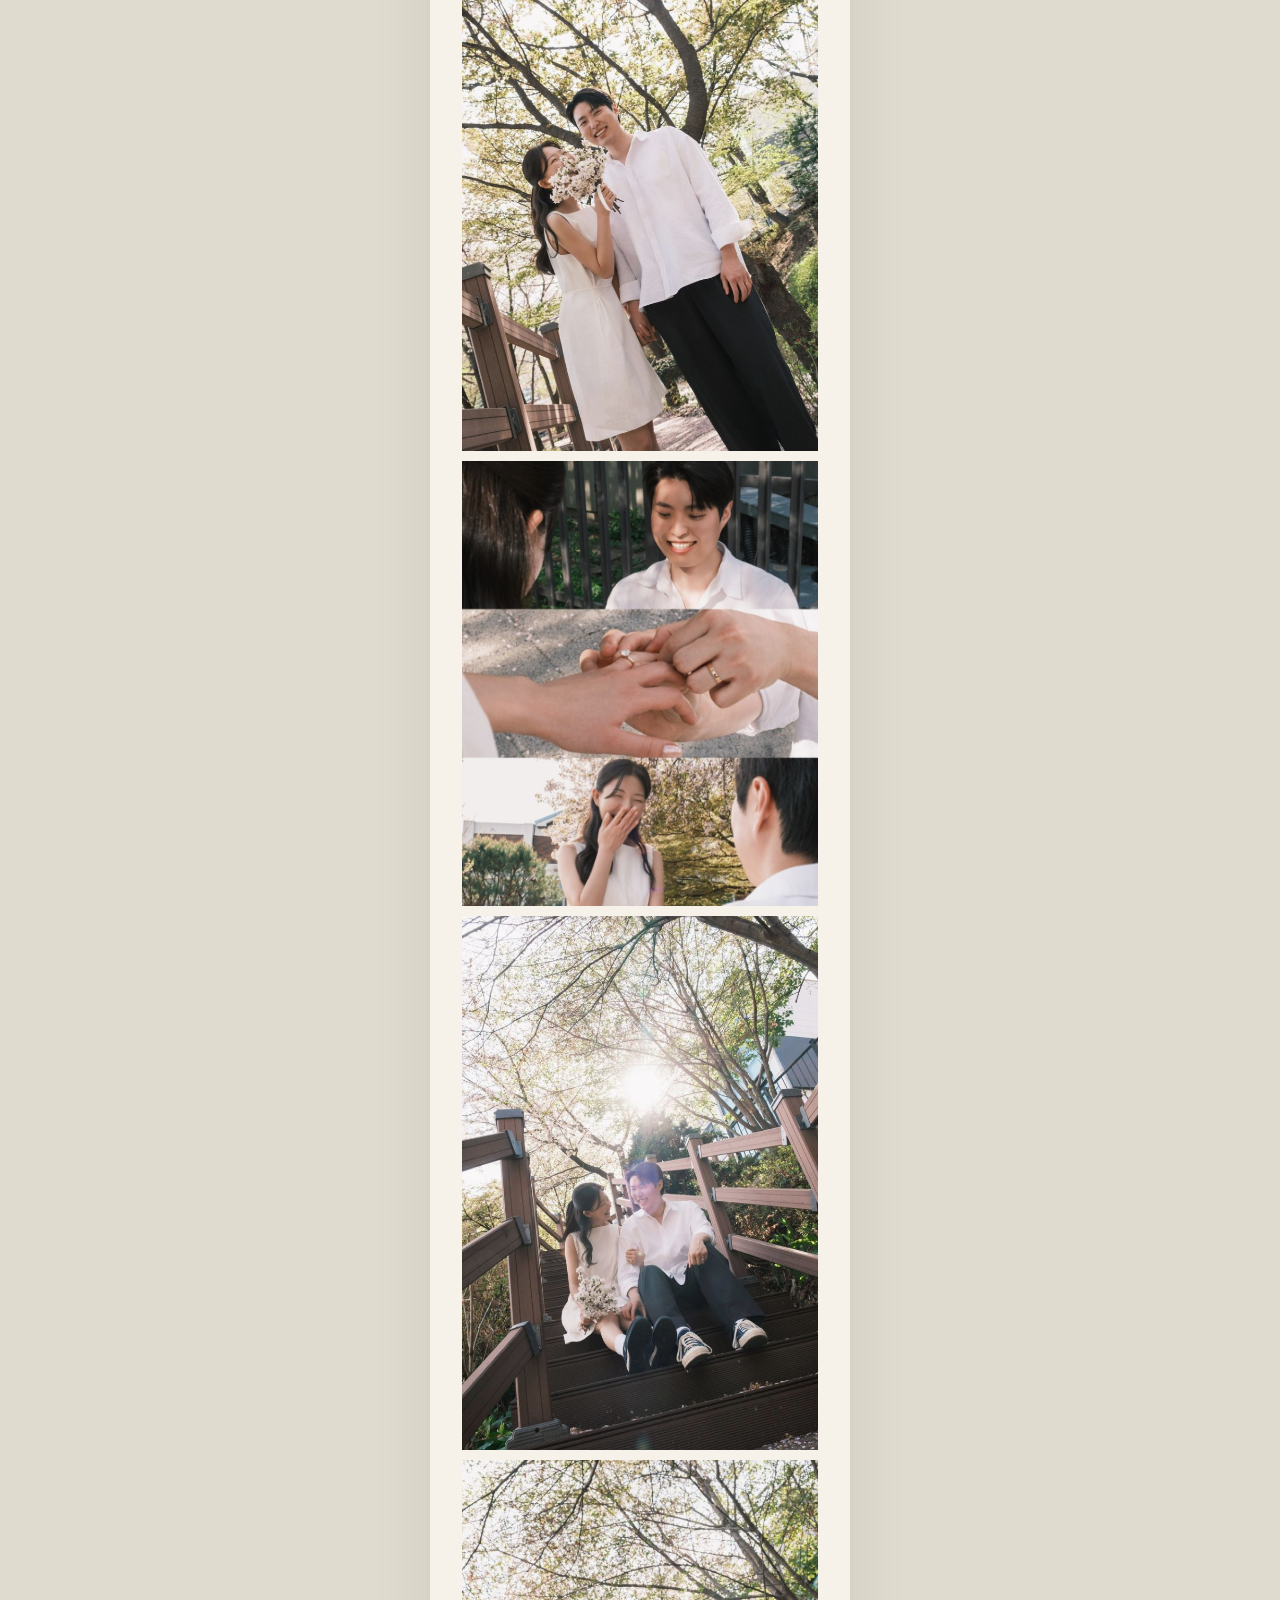
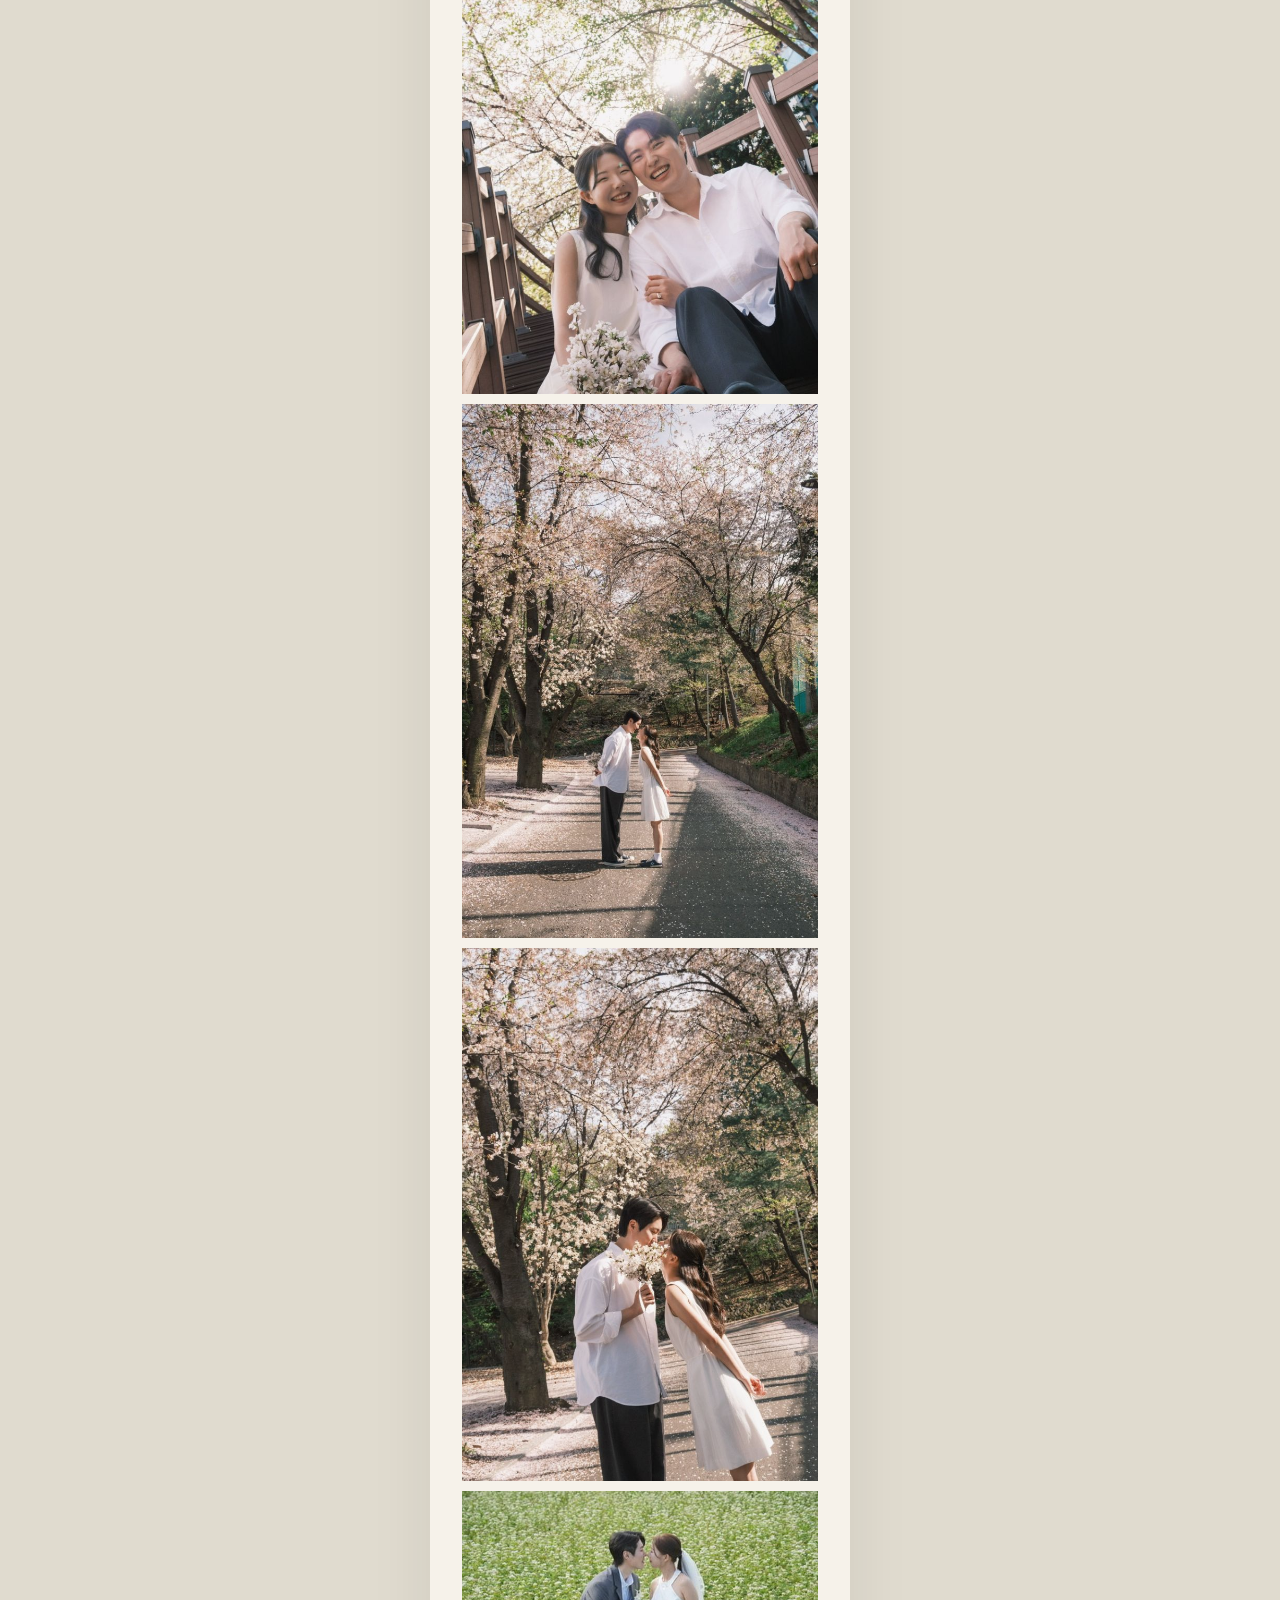
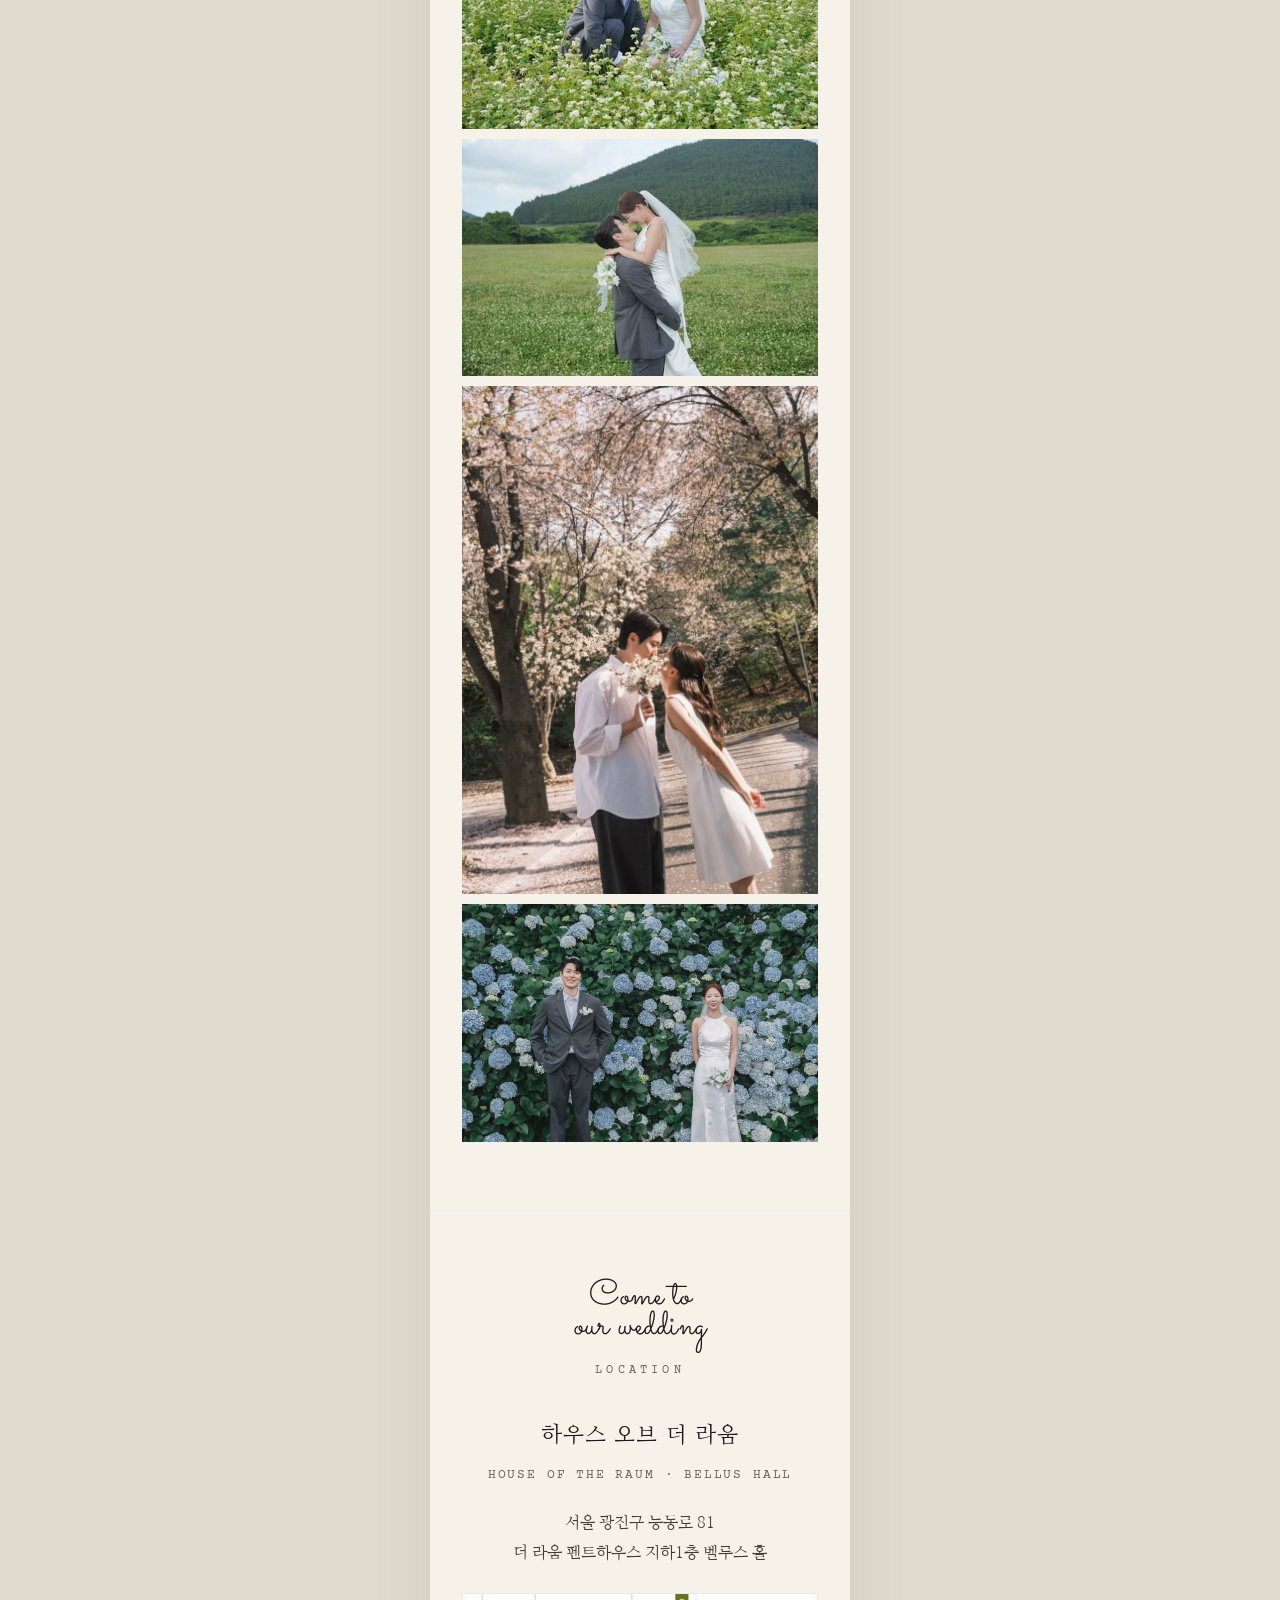
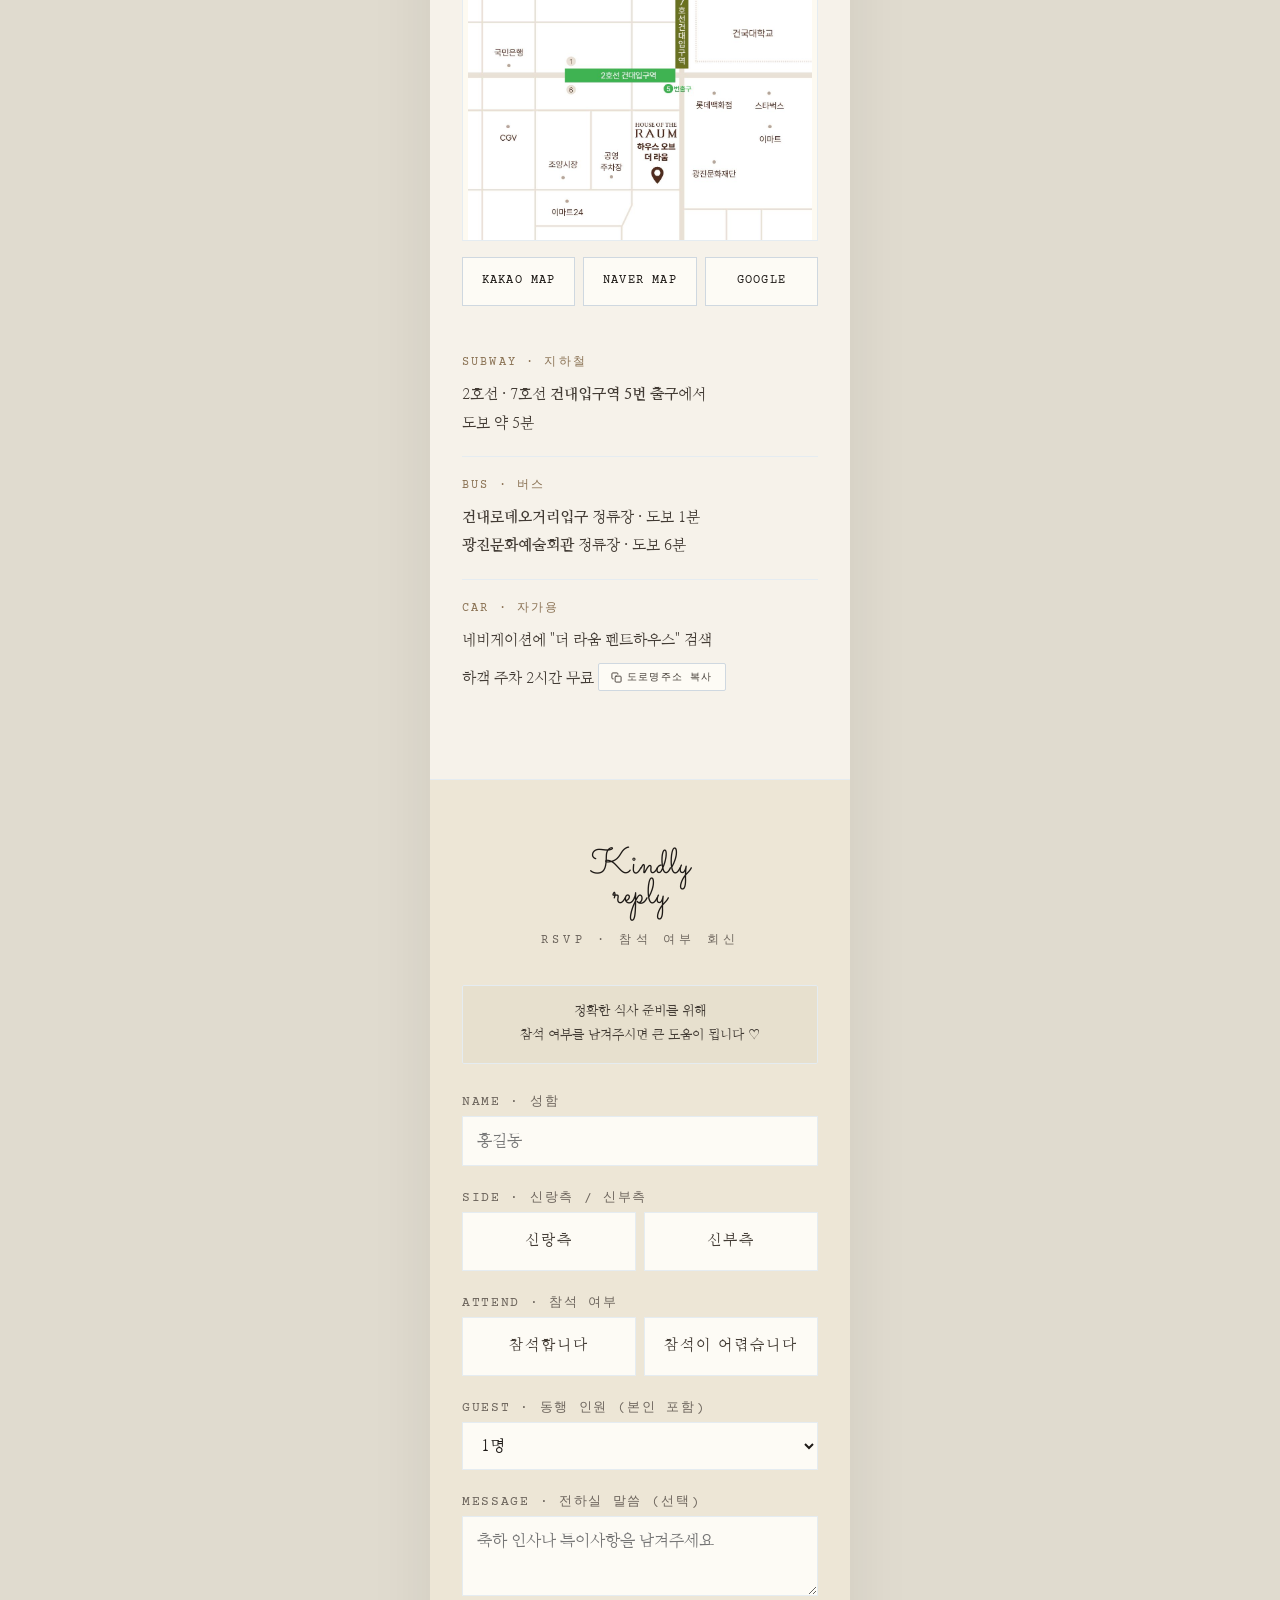
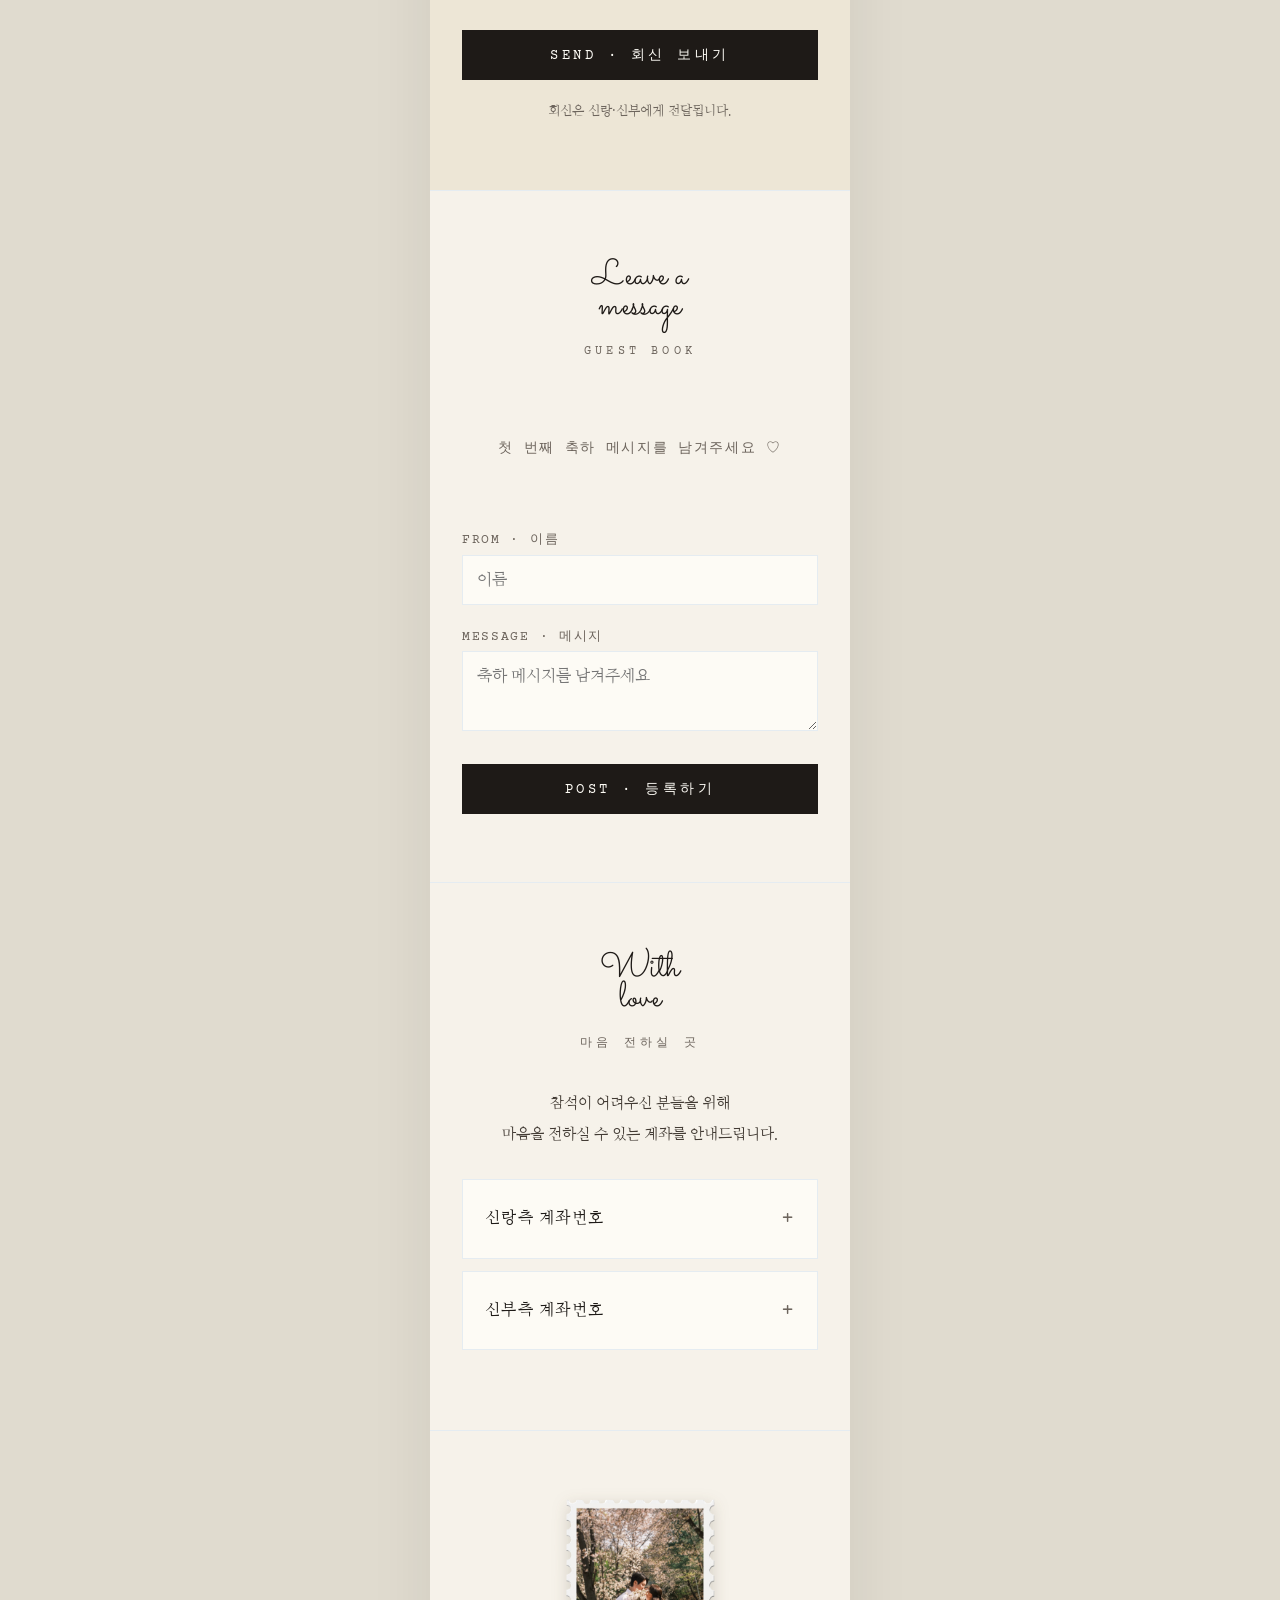
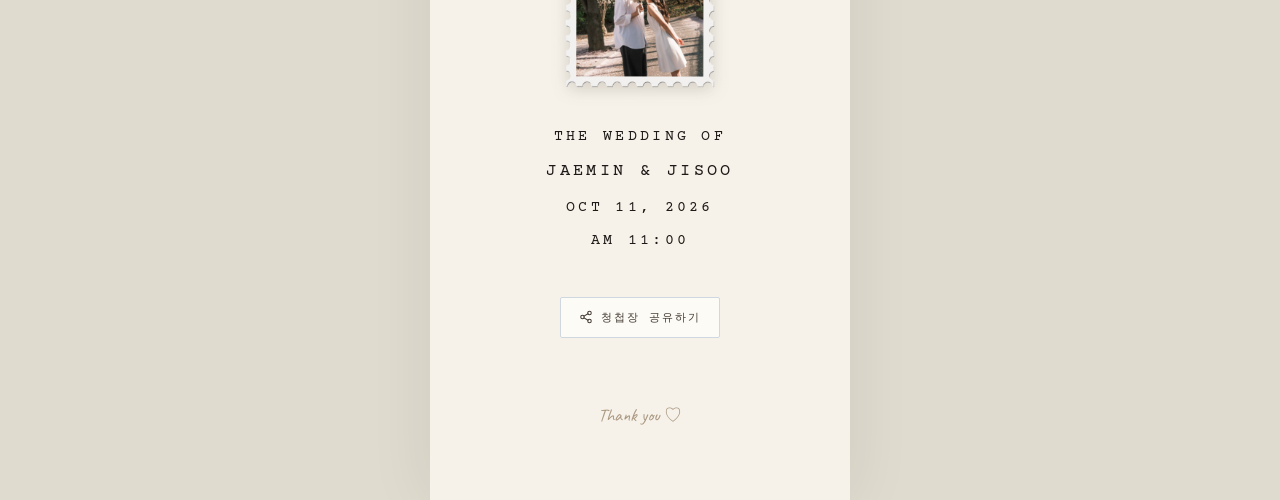
==== commit c34182cf: "Add files via upload" ====
--- a/large.html
+++ b/large.html
@@ -37,17 +37,43 @@
 </head>
 <body>
 
-<!-- ==================== 오프닝 봉투 애니메이션 ==================== -->
+<!-- ==================== 오프닝 봉투 애니메이션 (SVG 디지털 그래픽) ==================== -->
 <div class="opening" id="opening" aria-hidden="false">
-  <div class="opening-scene">
-    <div class="opening-envelope" id="openingEnvelope">
-      <img class="env-base" src="assets/opening/envelope-closed.jpg" alt="">
-      <div class="opening-card" id="openingCard">
-        <img src="assets/opening/card-front.jpg" alt="Jaemin and Jisoo — 2026.10.11">
-      </div>
-      <div class="env-flap" id="envFlap">
-        <img src="assets/opening/envelope-open.jpg" alt="">
-      </div>
+  <div class="opening-scene" id="openingScene">
+    <div class="env-body">
+      <svg viewBox="0 0 320 220" preserveAspectRatio="none" xmlns="http://www.w3.org/2000/svg">
+        <rect x="4" y="10" width="312" height="204" rx="3" fill="#c9bfae" opacity="0.35"/>
+        <rect x="0" y="0" width="320" height="210" rx="3" fill="#faf7ee"/>
+        <path d="M 0 100 L 160 190 L 320 100" fill="none" stroke="#e5ddcb" stroke-width="1"/>
+        <path d="M 0 0 L 160 90 L 320 0" fill="none" stroke="#e5ddcb" stroke-width="1"/>
+        <path d="M 160 118 c -3,-4 -10,-4 -10,3 c 0,5 10,10 10,10 c 0,0 10,-5 10,-10 c 0,-7 -7,-7 -10,-3 z" fill="none" stroke="#c9a882" stroke-width="1"/>
+      </svg>
+    </div>
+    <div class="env-card" id="envCard">
+      <svg viewBox="0 0 300 200" xmlns="http://www.w3.org/2000/svg">
+        <rect x="0" y="0" width="300" height="200" rx="2" fill="#fdfbf5"/>
+        <rect x="10" y="10" width="280" height="180" rx="1" fill="none" stroke="#d8cebc" stroke-width="0.6"/>
+        <rect x="14" y="14" width="272" height="172" rx="1" fill="none" stroke="#e5ddcb" stroke-width="0.5"/>
+        <text x="150" y="70" text-anchor="middle" font-family="'Sacramento', cursive" font-size="24" fill="#3a342d">Jaemin &amp; Jisoo</text>
+        <line x1="120" y1="88" x2="180" y2="88" stroke="#c9a882" stroke-width="0.6"/>
+        <text x="150" y="118" text-anchor="middle" font-family="'Courier Prime', 'Courier New', monospace" font-size="9" fill="#5a5148" letter-spacing="1.5">2026 . 10 . 11  SUN</text>
+        <text x="150" y="138" text-anchor="middle" font-family="'Courier Prime', 'Courier New', monospace" font-size="8" fill="#8a7f70" letter-spacing="1.2">HOUSE OF THE RAUM · SEOUL</text>
+        <path d="M 150 165 c -2.5,-3.5 -8,-3.5 -8,2 c 0,4 8,8 8,8 c 0,0 8,-4 8,-8 c 0,-5.5 -5.5,-5.5 -8,-2 z" fill="#d4bfa0"/>
+      </svg>
+    </div>
+    <div class="env-flap" id="envFlap">
+      <svg viewBox="0 0 320 130" preserveAspectRatio="none" xmlns="http://www.w3.org/2000/svg">
+        <path d="M 0 0 L 320 0 L 160 118 Z" fill="#f5f0e3"/>
+        <path d="M 0 0 L 160 118 L 320 0" fill="none" stroke="#e0d5be" stroke-width="0.8"/>
+      </svg>
+    </div>
+    <div class="env-flap-back" id="envFlapBack">
+      <svg viewBox="0 0 320 130" preserveAspectRatio="none" xmlns="http://www.w3.org/2000/svg">
+        <path d="M 0 130 L 320 130 L 160 12 Z" fill="#ede4d0"/>
+      </svg>
+    </div>
+    <div class="opening-hint" id="openingHint">
+      <span>Save the Date</span>
     </div>
   </div>
 </div>
@@ -423,18 +449,14 @@
 // ==================== 봉투 오프닝 애니메이션 ====================
 (function playOpening() {
   const opening = document.getElementById('opening');
-  const scene = opening.querySelector('.opening-scene');
-  const env = document.getElementById('openingEnvelope');
+  const scene = document.getElementById('openingScene');
 
   document.body.style.overflow = 'hidden';
 
-  setTimeout(() => env.classList.add('flap-open'),   1400);
-  setTimeout(() => env.classList.add('card-out'),    2300);
-  setTimeout(() => scene.classList.add('zoom-in'),   3400);
-  setTimeout(() => {
-    opening.classList.add('done');
-    scene.classList.add('fade-out');
-  }, 4400);
+  setTimeout(() => scene.classList.add('flap-open'),  1400);
+  setTimeout(() => scene.classList.add('card-out'),   2400);
+  setTimeout(() => scene.classList.add('zoom-in'),    3600);
+  setTimeout(() => opening.classList.add('done'),     4400);
   setTimeout(() => {
     opening.remove();
     document.body.style.overflow = 'auto';
--- a/styles.css
+++ b/styles.css
@@ -3,119 +3,145 @@
    무드: 빈티지 + 클래식 + 러블리
    ========================================================= */
 
-/* ==================== 오프닝 봉투 애니메이션 ==================== */
+/* ==================== 오프닝 봉투 애니메이션 (디지털 그래픽) ==================== */
 .opening {
   position: fixed;
   inset: 0;
   z-index: 9999;
-  background: linear-gradient(180deg, #eae4d8 0%, #d9d1c1 100%);
+  /* 메인 청첩장의 아이보리 배경 톤과 정확히 일치 */
+  background: radial-gradient(ellipse at center, #f8f3e8 0%, #ede6d5 100%);
   display: flex;
   align-items: center;
   justify-content: center;
   overflow: hidden;
-  perspective: 1400px;
-  opacity: 1;
-  transition: opacity 0.8s ease-out;
+  perspective: 1200px;
+  transition: opacity 0.7s ease-out;
 }
 .opening.done {
   opacity: 0;
   pointer-events: none;
 }
+/* 오프닝 화면 종이 텍스처 (청첩장 커버와 통일감) */
+.opening::before {
+  content: "";
+  position: absolute;
+  inset: 0;
+  background-image:
+    radial-gradient(circle at 20% 30%, rgba(139,115,85,0.04) 0%, transparent 40%),
+    radial-gradient(circle at 80% 70%, rgba(139,115,85,0.03) 0%, transparent 40%);
+  pointer-events: none;
+}
+
+/* 봉투 무대 (320 x 220 비율의 봉투 그래픽) */
 .opening-scene {
-  width: min(88vw, 400px);
-  aspect-ratio: 4 / 3;
   position: relative;
+  width: min(78vw, 320px);
+  height: min(53.6vw, 220px);
   transform-style: preserve-3d;
-  transform: translateY(20px) scale(0.85);
+  transform: translateY(24px) scale(0.9);
   opacity: 0;
-  animation: envAppear 1s ease-out 0.2s forwards;
+  animation: envAppear 1.1s cubic-bezier(0.22, 1, 0.36, 1) 0.25s forwards;
 }
 @keyframes envAppear {
   to { transform: translateY(0) scale(1); opacity: 1; }
 }
-/* 봉투(닫힌 상태) — 사진 그대로 */
-.opening-envelope {
+
+/* 봉투 몸체 (아래쪽 판) */
+.env-body {
   position: absolute;
   inset: 0;
-  transform-style: preserve-3d;
-  filter: drop-shadow(0 20px 40px rgba(60, 45, 30, 0.25));
-}
-.opening-envelope .env-base {
-  position: absolute;
-  inset: 0;
-  width: 100%;
-  height: 100%;
-  object-fit: cover;
-  border-radius: 4px;
-}
-/* 봉투 안에서 나오는 카드 */
-.opening-card {
-  position: absolute;
-  left: 12%;
-  right: 12%;
-  bottom: 12%;
-  height: 78%;
+  z-index: 2;
+  filter: drop-shadow(0 12px 24px rgba(100, 80, 50, 0.15));
+}
+.env-body svg { width: 100%; height: 100%; display: block; }
+
+/* 카드 (봉투 안에서 위로 슬라이드하며 나옴) */
+.env-card {
+  position: absolute;
+  top: 8%;
+  left: 6%;
+  width: 88%;
+  height: 84%;
+  z-index: 1;                     /* 초기: 봉투 몸체(2) 뒤에 숨음 */
   transform: translateY(0);
-  z-index: 2;
-  opacity: 0;
+  filter: drop-shadow(0 4px 8px rgba(80, 60, 40, 0.15));
   transition: transform 1.2s cubic-bezier(0.22, 1, 0.36, 1),
-              opacity 0.4s ease-out;
-  box-shadow: 0 8px 20px rgba(50, 40, 25, 0.18);
-  border-radius: 2px;
-  overflow: hidden;
-}
-.opening-card img {
-  width: 100%;
-  height: 100%;
-  object-fit: cover;
-  display: block;
-}
-/* 뚜껑 (봉투 위 삼각형) — envelope-open.jpg의 열린 상태 사진에서 뚜껑 안쪽 영역만 노출 */
+              filter 0.6s ease-out;
+}
+.env-card svg { width: 100%; height: 100%; display: block; }
+
+/* 봉투 뚜껑 (위쪽 삼각형, 닫힌 상태에서 앞면) */
 .env-flap {
   position: absolute;
   top: 0;
   left: 0;
   width: 100%;
-  height: 55%;         /* 봉투 위쪽 절반 (뚜껑 삼각형 영역) */
+  height: 54%;                    /* 봉투 위쪽 절반 = 삼각형 뚜껑 */
   transform-origin: top center;
   transform: rotateX(0deg);
-  transition: transform 1.1s cubic-bezier(0.55, 0.055, 0.35, 1);
-  z-index: 3;
-  overflow: hidden;
+  transition: transform 1.2s cubic-bezier(0.55, 0.055, 0.35, 1);
+  z-index: 4;
   backface-visibility: hidden;
-}
-.env-flap img {
+  filter: drop-shadow(0 2px 4px rgba(100, 80, 50, 0.08));
+}
+.env-flap svg { width: 100%; height: 100%; display: block; }
+
+/* 뚜껑 뒷면 (안쪽 면, 열렸을 때 관객에게 보이는 색상) */
+.env-flap-back {
   position: absolute;
   top: 0;
   left: 0;
   width: 100%;
-  height: calc(100% / 0.55);   /* 원본 이미지의 위쪽 55% 영역만 보이도록 */
-  object-fit: cover;
-  display: block;
-}
+  height: 54%;
+  transform-origin: top center;
+  transform: rotateX(0deg);
+  transition: transform 1.2s cubic-bezier(0.55, 0.055, 0.35, 1);
+  z-index: 3;
+  backface-visibility: hidden;
+}
+.env-flap-back svg { width: 100%; height: 100%; display: block; }
+
+/* 오프닝 하단 힌트 */
+.opening-hint {
+  position: absolute;
+  bottom: 12%;
+  left: 0;
+  right: 0;
+  text-align: center;
+  font-family: 'Sacramento', cursive;
+  font-size: 20px;
+  color: #8a7f70;
+  letter-spacing: 0.02em;
+  opacity: 0;
+  animation: hintFadeIn 0.8s ease-out 1.0s forwards;
+}
+@keyframes hintFadeIn { to { opacity: 1; } }
+
 /* ===== 상태별 트랜지션 (JS로 클래스 추가) ===== */
-/* STAGE 2: 뚜껑 열림 — 실제 봉투처럼 위쪽 힌지 기준 앞으로 젖혀짐 */
-.opening-envelope.flap-open .env-flap {
+/* STAGE 2: 뚜껑 열림 (문 열듯 앞으로 젖혀짐) */
+.opening-scene.flap-open .env-flap,
+.opening-scene.flap-open .env-flap-back {
   transform: rotateX(-175deg);
 }
+
 /* STAGE 3: 카드가 위로 슬라이드해 봉투에서 완전히 빠져나옴 */
-.opening-envelope.card-out .opening-card {
-  opacity: 1;
-  transform: translateY(-70%);
-}
-/* STAGE 4: 카드가 화면 중앙으로 크게 확대되며 봉투는 페이드아웃 */
-.opening-scene.zoom-in .opening-envelope .env-base,
-.opening-scene.zoom-in .opening-envelope .env-flap {
+.opening-scene.card-out .env-card {
+  z-index: 5;                     /* 봉투 위로 올라옴 */
+  transform: translateY(-45%);
+  filter: drop-shadow(0 10px 20px rgba(80, 60, 40, 0.22));
+}
+
+/* STAGE 4: 카드 확대 + 봉투/힌트 페이드아웃 */
+.opening-scene.zoom-in .env-body,
+.opening-scene.zoom-in .env-flap,
+.opening-scene.zoom-in .env-flap-back {
   opacity: 0;
-  transition: opacity 0.6s ease-out;
-}
-.opening-scene.zoom-in .opening-card {
-  transform: translateY(-70%) scale(1.9);
-  transition: transform 1.0s cubic-bezier(0.5, 0, 0.2, 1),
-              opacity 0.4s ease-out 0.6s;
-}
-.opening-scene.zoom-in.fade-out .opening-card {
-  opacity: 0;
+  transition: opacity 0.5s ease-out;
+}
+.opening-scene.zoom-in .opening-hint { opacity: 0; transition: opacity 0.3s ease-out; }
+.opening-scene.zoom-in .env-card {
+  transform: translateY(-45%) scale(1.7);
+  transition: transform 0.9s cubic-bezier(0.5, 0, 0.2, 1);
 }
 
 :root {
--- a/styles-large.css
+++ b/styles-large.css
@@ -19,17 +19,11 @@
 
 /* ═════════════════════════════════════════════════════════
    커버(첫 화면) = 기본 버전(styles.css) 100% 동일.
-   큰 글씨 모드가 body font-size(17px) 상속으로 스며들지 않도록,
-   커버 섹션 안의 모든 규칙을 완전 잠금.
+   body 폰트 상속이 커버 안으로 스며들지 않도록 초기화만 함.
    ═════════════════════════════════════════════════════════ */
-.cover.cover-embossed { font-size: 14px; line-height: 1.75; }
-.cover.cover-embossed .cover-hand-title,
-.cover.cover-embossed .cover-heart-spacer,
-.cover.cover-embossed .cover-hand-names,
-.cover.cover-embossed .cover-hand-info,
-.cover.cover-embossed .cover-hand-info div {
-  /* styles.css 값이 그대로 이기도록 재선언 방지 — 오버라이드 없음 */
-  all: revert;
+.cover.cover-embossed {
+  font-size: 14px;    /* styles.css 기본 body 값 (17px 상속 차단) */
+  line-height: 1.75;
 }
 
 /* 양가 이름 한 줄 배치 (큰 글씨 버전 전용) — grid 완전 무력화 */
@@ -146,15 +140,8 @@
 .ending-title .names { font-size: 17px; }
 .share-btn { font-size: 11px; letter-spacing: 0.18em; padding: 12px 18px; }
 
-/* 섹션 간격 좀 더 여유 */
-section { padding: 68px 32px; }
-.cover { padding: 72px 26px 60px; }
-
-/* 하트 프레임 큰 글씨 버전에서 살짝 더 크게 */
-.heart-frame {
-  width: min(100vw, 460px);
-  margin-left: calc(50% - min(50vw, 230px));
-}
+/* 섹션 간격 좀 더 여유 — 단, .cover는 제외 (기본 버전과 동일 유지) */
+section:not(.cover) { padding: 68px 32px; }
 
 /* 부모님 지인용 배지 (subtly) */
 .large-badge {
